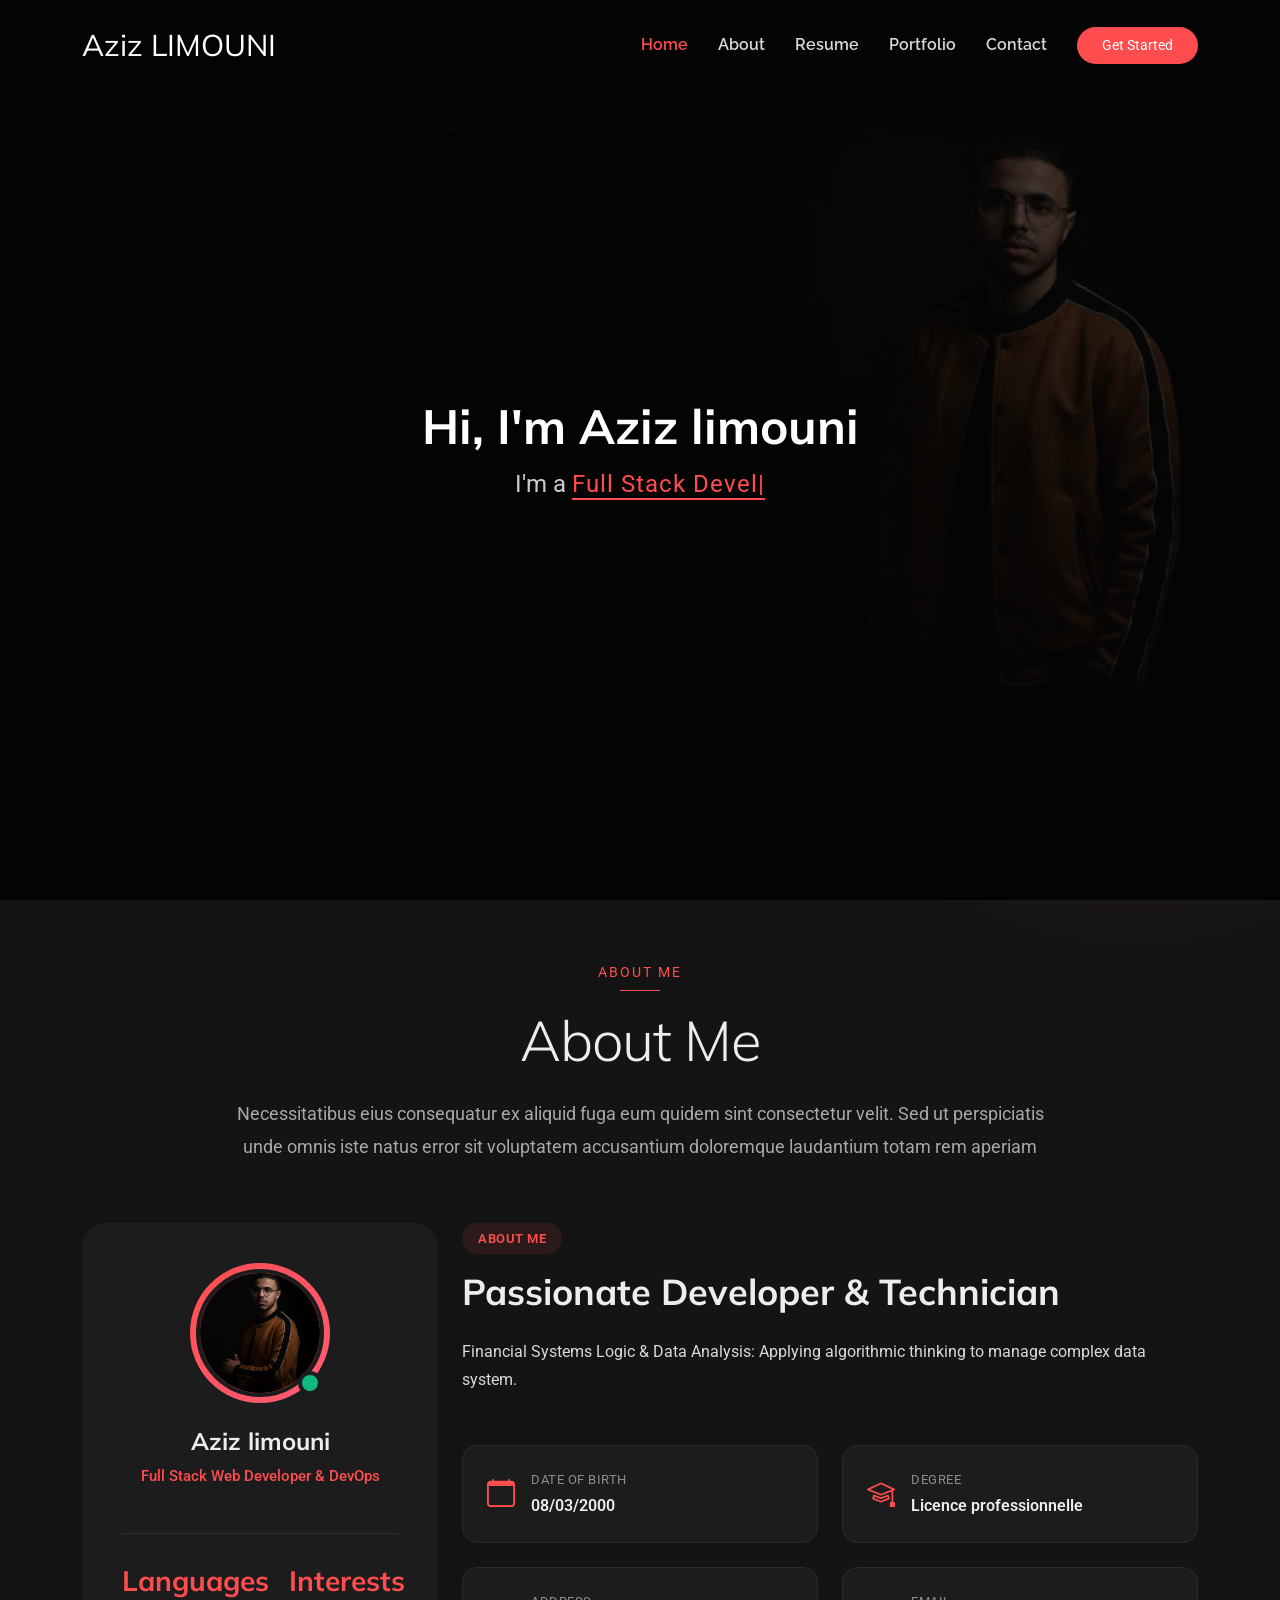
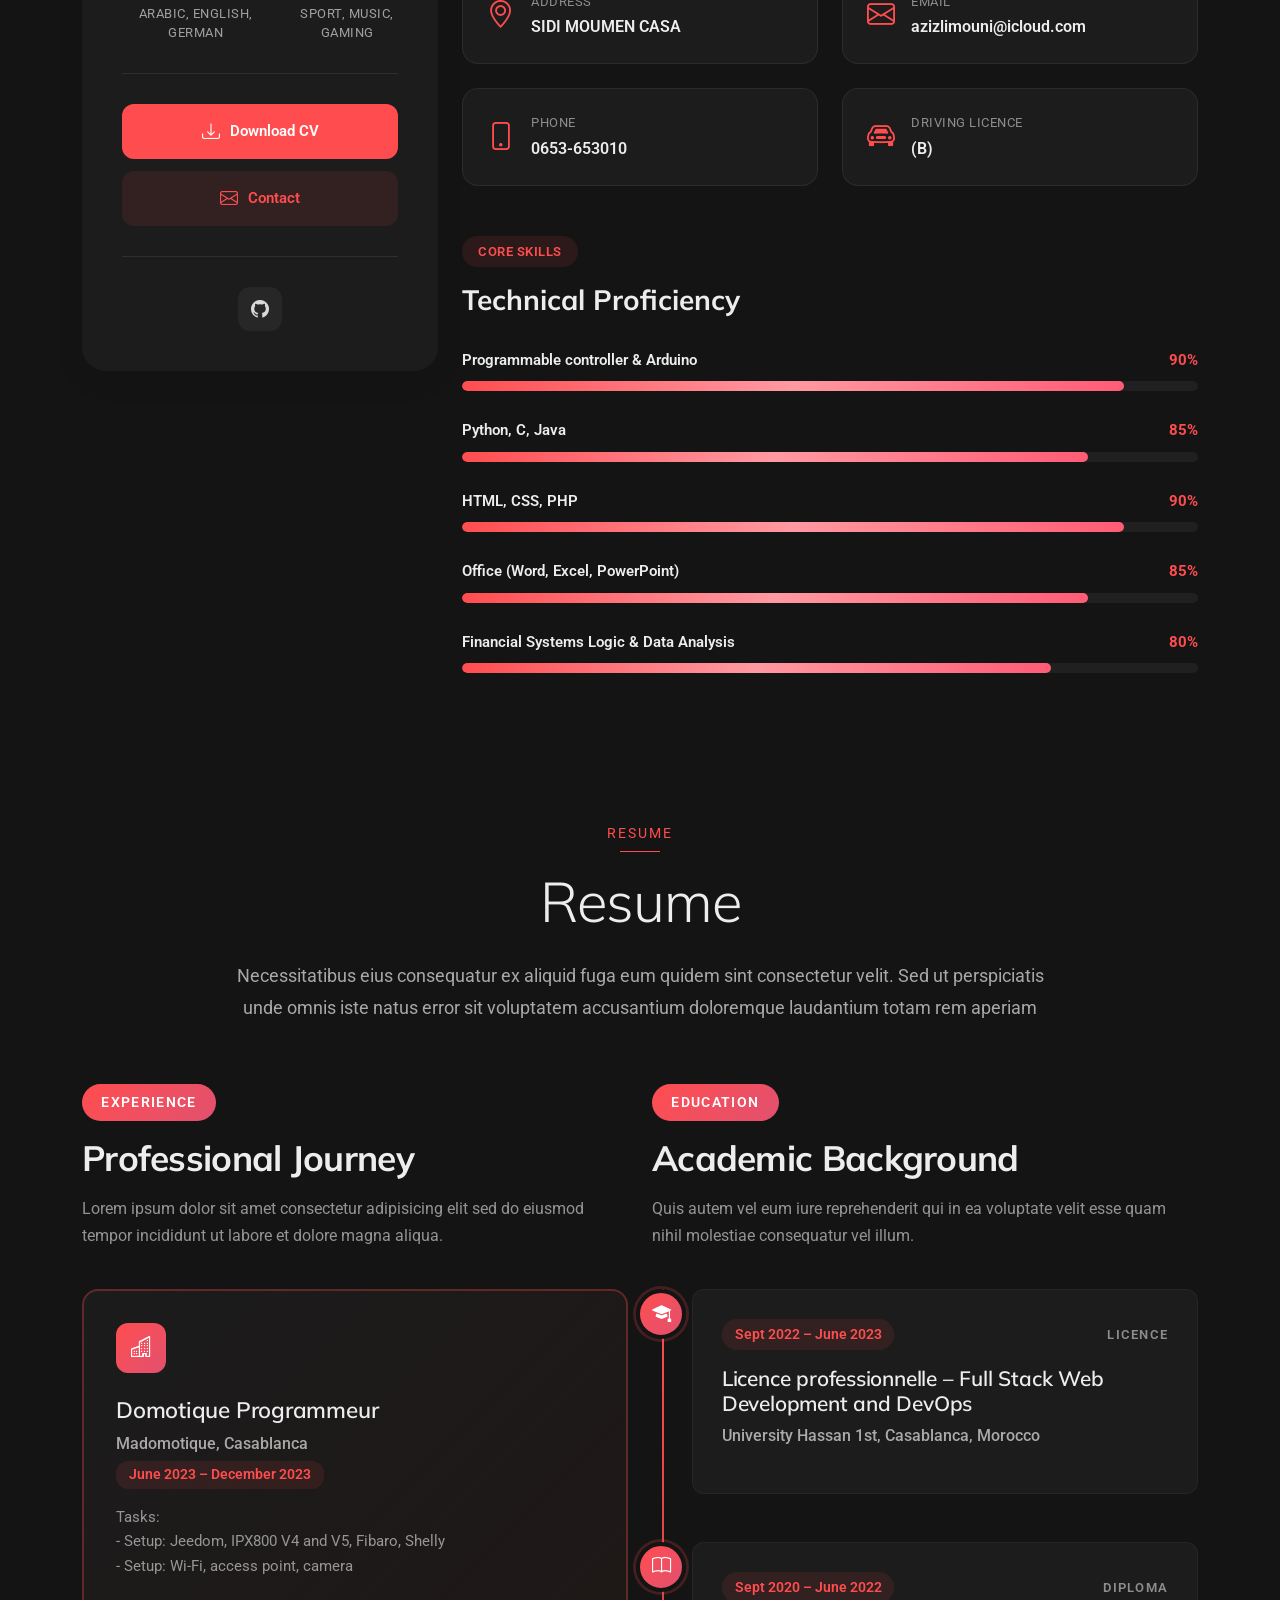
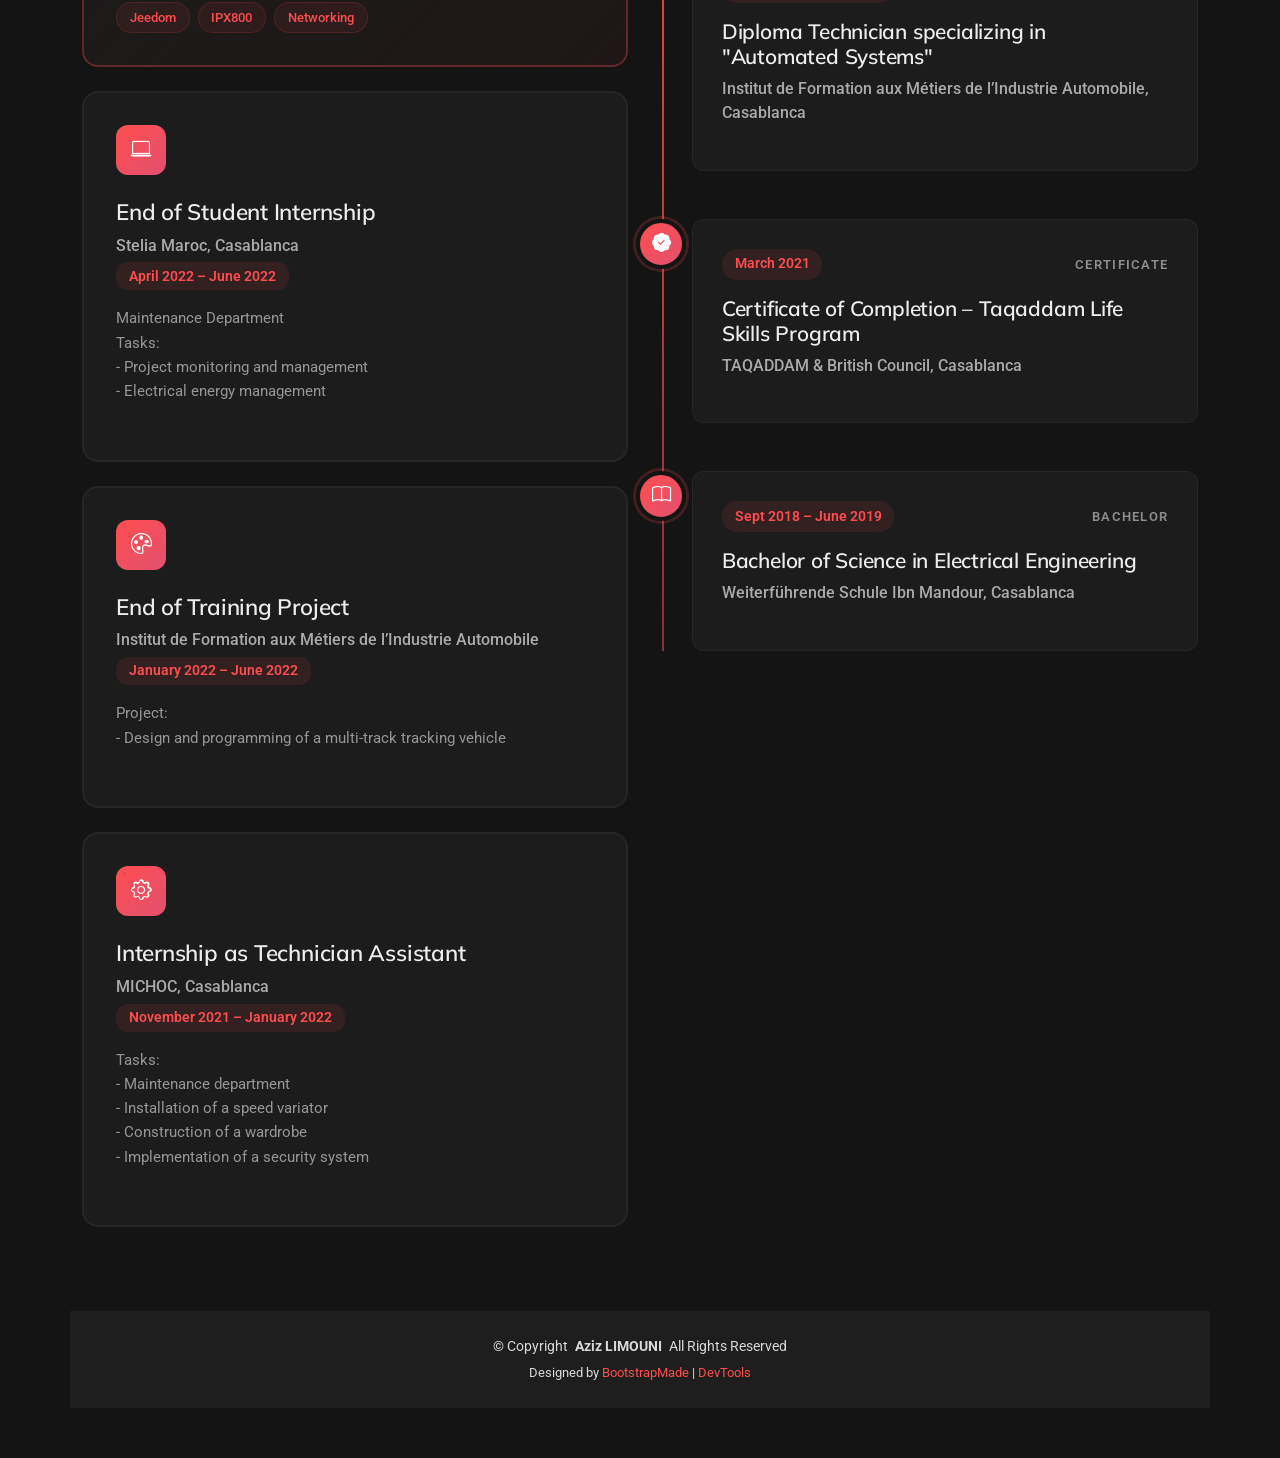
==== index.html @ 5e5dea32 "edit10" ====
<!DOCTYPE html>
<html lang="en">

<head>
  <meta charset="utf-8">
  <meta content="width=device-width, initial-scale=1.0" name="viewport">
  <title>Aziz LIMOUNI - Portfolio</title>
  <meta name="description" content="">
  <meta name="keywords" content="">

  <!-- Favicons -->
  <link href="assets/img/favicon.png" rel="icon">
  <link href="assets/img/apple-touch-icon.png" rel="apple-touch-icon">

  <!-- Fonts -->
  <link href="https://fonts.googleapis.com" rel="preconnect">
  <link href="https://fonts.gstatic.com" rel="preconnect" crossorigin>
  <link href="https://fonts.googleapis.com/css2?family=Roboto:ital,wght@0,100;0,300;0,400;0,500;0,700;0,900;1,100;1,300;1,400;1,500;1,700;1,900&family=Raleway:ital,wght@0,100;0,200;0,300;0,400;0,500;0,600;0,700;0,800;0,900;1,100;1,200;1,300;1,400;1,500;1,600;1,700;1,800;1,900&family=Mulish:ital,wght@0,200;0,300;0,400;0,500;0,600;0,700;0,800;0,900;1,200;1,300;1,400;1,500;1,600;1,700;1,800;1,900&display=swap" rel="stylesheet">

  <!-- Vendor CSS Files -->
  <link href="assets/vendor/bootstrap/css/bootstrap.min.css" rel="stylesheet">
  <link href="assets/vendor/bootstrap-icons/bootstrap-icons.css" rel="stylesheet">
  <link href="assets/vendor/aos/aos.css" rel="stylesheet">
  <link href="assets/vendor/glightbox/css/glightbox.min.css" rel="stylesheet">
  <link href="assets/vendor/swiper/swiper-bundle.min.css" rel="stylesheet">

  <!-- Main CSS File -->
  <link href="assets/css/main.css" rel="stylesheet">

  <!-- =======================================================
  * Template Name: Craftivo
  * Template URL: https://bootstrapmade.com/craftivo-bootstrap-portfolio-template/
  * Updated: Oct 04 2025 with Bootstrap v5.3.8
  * Author: BootstrapMade.com
  * License: https://bootstrapmade.com/license/
  ======================================================== -->
</head>

<body class="index-page">

  <header id="header" class="header d-flex align-items-center fixed-top">
    <div class="container-fluid container-xl position-relative d-flex align-items-center">

      <a href="index.html" class="logo d-flex align-items-center me-auto">
        <!-- Uncomment the line below if you also wish to use an image logo -->
        <!-- <img src="assets/img/logo.webp" alt=""> -->
        <h1 class="sitename">Aziz LIMOUNI</h1>
      </a>

      <nav id="navmenu" class="navmenu">
        <ul>
          <li><a href="#hero" class="active">Home</a></li>
          <li><a href="#about">About</a></li>
          <li><a href="#resume">Resume</a></li>
          <li><a href="#portfolio">Portfolio</a></li>
          
          <li><a href="#contact">Contact</a></li>
        </ul>
        <i class="mobile-nav-toggle d-xl-none bi bi-list"></i>
      </nav>

      <a class="btn-getstarted" href="#about">Get Started</a>

    </div>
  </header>

  <main class="main">

    <!-- Hero Section -->
    <section id="hero" class="hero section dark-background">

      <img src="assets/img/profile/profile-bg-5.webp" alt="" data-aos="fade-in">

      <div class="container" data-aos="fade-up" data-aos-delay="100">
        <div class="row justify-content-center">
          <div class="col-lg-8 text-center">
            <h2>Hi, I'm Aziz limouni</h2>
            <p>I'm a <span class="typed" data-typed-items="Full Stack Developer, DevOps, Domotique Programmeur, Automated Systems Technician"></span><span class="typed-cursor" aria-hidden="true"></span></p>
            
          </div>
        </div>
      </div>

    </section><!-- /Hero Section -->

    <!-- About Section -->
    <section id="about" class="about section">

      <!-- Section Title -->
      <div class="container section-title" data-aos="fade-up">
        <span class="subtitle">About Me</span>
        <h2>About Me</h2>
        <p>Necessitatibus eius consequatur ex aliquid fuga eum quidem sint consectetur velit. Sed ut perspiciatis unde omnis iste natus error sit voluptatem accusantium doloremque laudantium totam rem aperiam</p>
      </div><!-- End Section Title -->

      <div class="container" data-aos="fade-up" data-aos-delay="100">

        <div class="row gy-5">
          <div class="col-lg-4" data-aos="zoom-in" data-aos-delay="150">
            <div class="profile-card">
              <div class="profile-header">
                <div class="profile-avatar">
                  <img src="assets/img/profile/profile-square-3.webp" class="img-fluid" alt="">
                  <div class="status-indicator"></div>
                </div>
                <h3>Aziz limouni</h3>
                <span class="role">Full Stack Web Developer & DevOps</span>
              </div>

              <div class="profile-stats">
                <div class="stat-item">
                  <h4>Languages</h4>
                  <p>Arabic, English, German</p>
                </div>
                <div class="stat-item">
                  <h4>Interests</h4>
                  <p>Sport, Music, Gaming</p>
                </div>
                
              </div>

              <div class="profile-actions">
                <a href="#" class="btn-primary"><i class="bi bi-download"></i> Download CV</a>
                <a href="#" class="btn-secondary"><i class="bi bi-envelope"></i> Contact</a>
              </div>

              <div class="social-connect">
                
                <a href="#"><i class="bi bi-github"></i></a>
                
                
              </div>
            </div>
          </div>

          <div class="col-lg-8" data-aos="fade-left" data-aos-delay="200">
            <div class="content-wrapper">
              <div class="bio-section">
                <div class="section-tag">About Me</div>
                <h2>Passionate Developer & Technician</h2>
                <p>Financial Systems Logic & Data Analysis: Applying algorithmic thinking to manage complex data system.</p>
              </div>

              <div class="details-grid">
                <div class="detail-item" data-aos="fade-up" data-aos-delay="250">
                  <i class="bi bi-calendar"></i>
                  <div class="detail-content">
                    <span>Date of birth</span>
                    <strong>08/03/2000</strong>
                  </div>
                </div>

                <div class="detail-item" data-aos="fade-up" data-aos-delay="300">
                  <i class="bi bi-mortarboard"></i>
                  <div class="detail-content">
                    <span>Degree</span>
                    <strong>Licence professionnelle</strong>
                  </div>
                </div>

                <div class="detail-item" data-aos="fade-up" data-aos-delay="350">
                  <i class="bi bi-geo-alt"></i>
                  <div class="detail-content">
                    <span>Address</span>
                    <strong>SIDI MOUMEN CASA</strong>
                  </div>
                </div>

                <div class="detail-item" data-aos="fade-up" data-aos-delay="100">
                  <i class="bi bi-envelope"></i>
                  <div class="detail-content">
                    <span>Email</span>
                    <strong>azizlimouni@icloud.com</strong>
                  </div>
                </div>

                <div class="detail-item" data-aos="fade-up" data-aos-delay="150">
                  <i class="bi bi-phone"></i>
                  <div class="detail-content">
                    <span>Phone</span>
                    <strong>0653-653010</strong>
                  </div>
                </div>

                <div class="detail-item" data-aos="fade-up" data-aos-delay="200">
                  <i class="bi bi-car-front"></i>
                  <div class="detail-content">
                    <span>Driving licence</span>
                    <strong>(B)</strong>
                  </div>
                </div>
              </div>

              <div class="skills-showcase" data-aos="fade-up" data-aos-delay="250">
                <div class="section-tag">Core Skills</div>
                <h3>Technical Proficiency</h3>

                <div class="skills-list skills-animation">
                  <div class="skill-item">
                    <div class="skill-info">
                      <span class="skill-name">Programmable controller & Arduino</span>
                      <span class="skill-percent">90%</span>
                    </div>
                    <div class="progress">
                      <div class="progress-bar" role="progressbar" aria-valuenow="90" aria-valuemin="0" aria-valuemax="100"></div>
                    </div>
                  </div>

                  <div class="skill-item">
                    <div class="skill-info">
                      <span class="skill-name">Python, C, Java</span>
                      <span class="skill-percent">85%</span>
                    </div>
                    <div class="progress">
                      <div class="progress-bar" role="progressbar" aria-valuenow="85" aria-valuemin="0" aria-valuemax="100"></div>
                    </div>
                  </div>

                  <div class="skill-item">
                    <div class="skill-info">
                      <span class="skill-name">HTML, CSS, PHP</span>
                      <span class="skill-percent">90%</span>
                    </div>
                    <div class="progress">
                      <div class="progress-bar" role="progressbar" aria-valuenow="90" aria-valuemin="0" aria-valuemax="100"></div>
                    </div>
                  </div>

                  <div class="skill-item">
                    <div class="skill-info">
                      <span class="skill-name">Office (Word, Excel, PowerPoint)</span>
                      <span class="skill-percent">85%</span>
                    </div>
                    <div class="progress">
                      <div class="progress-bar" role="progressbar" aria-valuenow="85" aria-valuemin="0" aria-valuemax="100"></div>
                    </div>
                  </div>

                  <div class="skill-item">
                    <div class="skill-info">
                      <span class="skill-name">Financial Systems Logic & Data Analysis</span>
                      <span class="skill-percent">80%</span>
                    </div>
                    <div class="progress">
                      <div class="progress-bar" role="progressbar" aria-valuenow="80" aria-valuemin="0" aria-valuemax="100"></div>
                    </div>
                  </div>
                </div>
              </div>
            </div>
          </div>
        </div>

      </div>

    </section><!-- /About Section -->

    <!-- Resume Section -->
    <section id="resume" class="resume section">

      <!-- Section Title -->
      <div class="container section-title" data-aos="fade-up">
        <span class="subtitle">Resume</span>
        <h2>Resume</h2>
        <p>Necessitatibus eius consequatur ex aliquid fuga eum quidem sint consectetur velit. Sed ut perspiciatis unde omnis iste natus error sit voluptatem accusantium doloremque laudantium totam rem aperiam</p>
      </div><!-- End Section Title -->

      <div class="container" data-aos="fade-up" data-aos-delay="100">

        <div class="row gy-5">
          <div class="col-lg-6">
            <div class="experience-section">
              <div class="section-header" data-aos="fade-right" data-aos-delay="200">
                <div class="header-content">
                  <span class="section-badge">Experience</span>
                  <h2>Professional Journey</h2>
                  <p>Lorem ipsum dolor sit amet consectetur adipisicing elit sed do eiusmod tempor incididunt ut labore et dolore magna aliqua.</p>
                </div>
              </div>

              <div class="experience-cards">
                <div class="exp-card featured" data-aos="zoom-in" data-aos-delay="300">
                  <div class="card-header">
                    <div class="company-logo">
                      <i class="bi bi-buildings"></i>
                    </div>
                  </div>
                  <div class="card-body">
                    <h3>Domotique Programmeur</h3>
                    <p class="company-name">Madomotique, Casablanca</p>
                    <span class="duration">June 2023 – December 2023</span>
                    <p class="description">
                      Tasks:<br>
                      - Setup: Jeedom, IPX800 V4 and V5, Fibaro, Shelly<br>
                      - Setup: Wi-Fi, access point, camera
                    </p>
                    <div class="skills-tags">
                      <span class="skill-tag">Jeedom</span>
                      <span class="skill-tag">IPX800</span>
                      <span class="skill-tag">Networking</span>
                    </div>
                  </div>
                </div>

                <div class="exp-card" data-aos="zoom-in" data-aos-delay="350">
                  <div class="card-header">
                    <div class="company-logo">
                      <i class="bi bi-laptop"></i>
                    </div>
                  </div>
                  <div class="card-body">
                    <h3>End of Student Internship</h3>
                    <p class="company-name">Stelia Maroc, Casablanca</p>
                    <span class="duration">April 2022 – June 2022</span>
                    <p class="description">
                      Maintenance Department<br>
                      Tasks:<br>
                      - Project monitoring and management<br>
                      - Electrical energy management
                    </p>
                  </div>
                </div>

                <div class="exp-card" data-aos="zoom-in" data-aos-delay="400">
                  <div class="card-header">
                    <div class="company-logo">
                      <i class="bi bi-palette"></i>
                    </div>
                  </div>
                  <div class="card-body">
                    <h3>End of Training Project</h3>
                    <p class="company-name">Institut de Formation aux Métiers de l’Industrie Automobile</p>
                    <span class="duration">January 2022 – June 2022</span>
                    <p class="description">
                      Project:<br>
                      - Design and programming of a multi-track tracking vehicle
                    </p>
                  </div>
                </div>

                <div class="exp-card" data-aos="zoom-in" data-aos-delay="450">
                  <div class="card-header">
                    <div class="company-logo">
                      <i class="bi bi-gear"></i>
                    </div>
                  </div>
                  <div class="card-body">
                    <h3>Internship as Technician Assistant</h3>
                    <p class="company-name">MICHOC, Casablanca</p>
                    <span class="duration">November 2021 – January 2022</span>
                    <p class="description">
                      Tasks:<br>
                      - Maintenance department<br>
                      - Installation of a speed variator<br>
                      - Construction of a wardrobe<br>
                      - Implementation of a security system
                    </p>
                  </div>
                </div>
              </div>
            </div>
          </div>

          <div class="col-lg-6">
            <div class="education-section">
              <div class="section-header" data-aos="fade-left" data-aos-delay="200">
                <div class="header-content">
                  <span class="section-badge">Education</span>
                  <h2>Academic Background</h2>
                  <p>Quis autem vel eum iure reprehenderit qui in ea voluptate velit esse quam nihil molestiae consequatur vel illum.</p>
                </div>
              </div>

              <div class="education-timeline" data-aos="fade-left" data-aos-delay="300">
                <div class="timeline-track">
                  <div class="timeline-item">
                    <div class="timeline-marker">
                      <i class="bi bi-mortarboard-fill"></i>
                    </div>
                    <div class="timeline-content">
                      <div class="education-meta">
                        <span class="year-range">Sept 2022 – June 2023</span>
                        <span class="degree-level">Licence</span>
                      </div>
                      <h4>Licence professionnelle – Full Stack Web Development and DevOps</h4>
                      <p class="institution">University Hassan 1st, Casablanca, Morocco</p>
                    </div>
                  </div>

                  <div class="timeline-item">
                    <div class="timeline-marker">
                      <i class="bi bi-book"></i>
                    </div>
                    <div class="timeline-content">
                      <div class="education-meta">
                        <span class="year-range">Sept 2020 – June 2022</span>
                        <span class="degree-level">Diploma</span>
                      </div>
                      <h4>Diploma Technician specializing in "Automated Systems"</h4>
                      <p class="institution">Institut de Formation aux Métiers de l’Industrie Automobile, Casablanca</p>
                    </div>
                  </div>

                  <div class="timeline-item">
                    <div class="timeline-marker">
                      <i class="bi bi-patch-check-fill"></i>
                    </div>
                    <div class="timeline-content">
                      <div class="education-meta">
                        <span class="year-range">March 2021</span>
                        <span class="degree-level">Certificate</span>
                      </div>
                      <h4>Certificate of Completion – Taqaddam Life Skills Program</h4>
                      <p class="institution">TAQADDAM & British Council, Casablanca</p>
                    </div>
                  </div>

                  <div class="timeline-item">
                    <div class="timeline-marker">
                      <i class="bi bi-book"></i>
                    </div>
                    <div class="timeline-content">
                      <div class="education-meta">
                        <span class="year-range">Sept 2018 – June 2019</span>
                        <span class="degree-level">Bachelor</span>
                      </div>
                      <h4>Bachelor of Science in Electrical Engineering</h4>
                      <p class="institution">Weiterführende Schule Ibn Mandour, Casablanca</p>
                    </div>
                  </div>
                </div>
              </div>
            </div>
          </div>
        </div>

      </div>

    </section><!-- /Resume Section -->

    

    

    <!-- Contact Section -->
   <!-- /Contact Section -->

  </main>

  <footer id="footer" class="footer">

    
    <div class="container copyright text-center mt-4">
      <p>© <span>Copyright</span> <strong class="px-1 sitename">Aziz LIMOUNI</strong> <span>All Rights Reserved</span></p>
      <div class="credits">
        <!-- All the links in the footer should remain intact. -->
        <!-- You can delete the links only if you've purchased the pro version. -->
        <!-- Licensing information: https://bootstrapmade.com/license/ -->
        <!-- Purchase the pro version with working PHP/AJAX contact form: [buy-url] -->
        Designed by <a href="https://bootstrapmade.com/">BootstrapMade</a> | <a href="https://bootstrapmade.com/tools/">DevTools</a>
      </div>
    </div>

  </footer>

  <!-- Scroll Top -->
  <a href="#" id="scroll-top" class="scroll-top d-flex align-items-center justify-content-center"><i class="bi bi-arrow-up-short"></i></a>

  <!-- Preloader -->
  <div id="preloader"></div>

  <!-- Vendor JS Files -->
  <script src="assets/vendor/bootstrap/js/bootstrap.bundle.min.js"></script>
  <script src="assets/vendor/php-email-form/validate.js"></script>
  <script src="assets/vendor/aos/aos.js"></script>
  <script src="assets/vendor/typed.js/typed.umd.js"></script>
  <script src="assets/vendor/waypoints/noframework.waypoints.js"></script>
  <script src="assets/vendor/glightbox/js/glightbox.min.js"></script>
  <script src="assets/vendor/imagesloaded/imagesloaded.pkgd.min.js"></script>
  <script src="assets/vendor/isotope-layout/isotope.pkgd.min.js"></script>
  <script src="assets/vendor/swiper/swiper-bundle.min.js"></script>

  <!-- Main JS File -->
  <script src="assets/js/main.js"></script>

</body>

</html>
---- assets/css/main.css ----
/**
* Template Name: Craftivo
* Template URL: https://bootstrapmade.com/craftivo-bootstrap-portfolio-template/
* Updated: Oct 04 2025 with Bootstrap v5.3.8
* Author: BootstrapMade.com
* License: https://bootstrapmade.com/license/
*/

@charset "UTF-8";

/*--------------------------------------------------------------
# Font & Color Variables
# Help: https://bootstrapmade.com/color-system/
--------------------------------------------------------------*/
/* Fonts */
:root {
  --default-font: "Roboto",  system-ui, -apple-system, "Segoe UI", Roboto, "Helvetica Neue", Arial, "Noto Sans", "Liberation Sans", sans-serif, "Apple Color Emoji", "Segoe UI Emoji", "Segoe UI Symbol", "Noto Color Emoji";
  --heading-font: "Mulish",  sans-serif;
  --nav-font: "Raleway",  sans-serif;
}

/* Global Colors - The following color variables are used throughout the website. Updating them here will change the color scheme of the entire website */
:root { 
  --background-color: #141414; /* Background color for the entire website, including individual sections */
  --default-color: #d9d9d9; /* Default color used for the majority of the text content across the entire website */
  --heading-color: #ededed; /* Color for headings, subheadings and title throughout the website */
  --accent-color: #ff4d4f; /* Accent color that represents your brand on the website. It's used for buttons, links, and other elements that need to stand out */
  --surface-color: #1c1c1c; /* The surface color is used as a background of boxed elements within sections, such as cards, icon boxes, or other elements that require a visual separation from the global background. */
  --contrast-color: #ffffff; /* Contrast color for text, ensuring readability against backgrounds of accent, heading, or default colors. */
}

/* Nav Menu Colors - The following color variables are used specifically for the navigation menu. They are separate from the global colors to allow for more customization options */
:root {
  --nav-color: #d9d9d9;  /* The default color of the main navmenu links */
  --nav-hover-color: #ff4d4f; /* Applied to main navmenu links when they are hovered over or active */
  --nav-mobile-background-color: #2e2e2e; /* Used as the background color for mobile navigation menu */
  --nav-dropdown-background-color: #2e2e2e; /* Used as the background color for dropdown items that appear when hovering over primary navigation items */
  --nav-dropdown-color: #d9d9d9; /* Used for navigation links of the dropdown items in the navigation menu. */
  --nav-dropdown-hover-color: #ff4d4f; /* Similar to --nav-hover-color, this color is applied to dropdown navigation links when they are hovered over. */
}

/* Color Presets - These classes override global colors when applied to any section or element, providing reuse of the sam color scheme. */

.light-background {
  --background-color: rgba(41, 41, 41, 0.8);
  --surface-color: #484848;
}

.dark-background {
  --background-color: #060606;
  --default-color: #ffffff;
  --heading-color: #ffffff;
  --surface-color: #252525;
  --contrast-color: #ffffff;
}

/* Smooth scroll */
:root {
  scroll-behavior: smooth;
}

/*--------------------------------------------------------------
# General Styling & Shared Classes
--------------------------------------------------------------*/
body {
  color: var(--default-color);
  background-color: var(--background-color);
  font-family: var(--default-font);
}

a {
  color: var(--accent-color);
  text-decoration: none;
  transition: 0.3s;
}

a:hover {
  color: color-mix(in srgb, var(--accent-color), transparent 25%);
  text-decoration: none;
}

h1,
h2,
h3,
h4,
h5,
h6 {
  color: var(--heading-color);
  font-family: var(--heading-font);
}

/* PHP Email Form Messages
------------------------------*/
.php-email-form .error-message {
  display: none;
  background: #df1529;
  color: #ffffff;
  text-align: left;
  padding: 15px;
  margin-bottom: 24px;
  font-weight: 600;
}

.php-email-form .sent-message {
  display: none;
  color: #ffffff;
  background: #059652;
  text-align: center;
  padding: 15px;
  margin-bottom: 24px;
  font-weight: 600;
}

.php-email-form .loading {
  display: none;
  background: var(--surface-color);
  text-align: center;
  padding: 15px;
  margin-bottom: 24px;
}

.php-email-form .loading:before {
  content: "";
  display: inline-block;
  border-radius: 50%;
  width: 24px;
  height: 24px;
  margin: 0 10px -6px 0;
  border: 3px solid var(--accent-color);
  border-top-color: var(--surface-color);
  animation: php-email-form-loading 1s linear infinite;
}

@keyframes php-email-form-loading {
  0% {
    transform: rotate(0deg);
  }

  100% {
    transform: rotate(360deg);
  }
}

/*--------------------------------------------------------------
# Global Header
--------------------------------------------------------------*/
.header {
  --heading-color: #ffffff;
  color: var(--default-color);
  background-color: var(--background-color);
  padding: 15px 0;
  transition: all 0.5s;
  z-index: 997;
}

.header .logo {
  line-height: 1;
}

.header .logo img {
  max-height: 36px;
  margin-right: 8px;
}

.header .logo h1 {
  font-size: 30px;
  margin: 0;
  font-weight: 400;
  color: var(--heading-color);
}

.header .btn-getstarted,
.header .btn-getstarted:focus {
  color: var(--contrast-color);
  background: var(--accent-color);
  font-size: 14px;
  padding: 8px 25px;
  margin: 0 0 0 30px;
  border-radius: 50px;
  transition: 0.3s;
}

.header .btn-getstarted:hover,
.header .btn-getstarted:focus:hover {
  color: var(--contrast-color);
  background: color-mix(in srgb, var(--accent-color), transparent 15%);
}

@media (max-width: 1200px) {
  .header .logo {
    order: 1;
  }

  .header .btn-getstarted {
    order: 2;
    margin: 0 15px 0 0;
    padding: 6px 15px;
  }

  .header .navmenu {
    order: 3;
  }
}

.scrolled .header {
  box-shadow: 0px 0 18px rgba(0, 0, 0, 0.1);
}

/* Global Header on Scroll
------------------------------*/
.scrolled .header {
  --background-color: rgba(20, 20, 20, 0.8);
}

/* Index Page Header
------------------------------*/
.index-page .header {
  --background-color: rgba(255, 255, 255, 0);
}

/* Index Page Header on Scroll
------------------------------*/
.index-page.scrolled .header {
  --background-color: rgba(20, 20, 20, 0.8);
}

/*--------------------------------------------------------------
# Navigation Menu
--------------------------------------------------------------*/
/* Navmenu - Desktop */
@media (min-width: 1200px) {
  .navmenu {
    padding: 0;
  }

  .navmenu ul {
    margin: 0;
    padding: 0;
    display: flex;
    list-style: none;
    align-items: center;
  }

  .navmenu li {
    position: relative;
  }

  .navmenu a,
  .navmenu a:focus {
    color: var(--nav-color);
    padding: 18px 15px;
    font-size: 16px;
    font-family: var(--nav-font);
    font-weight: 600;
    display: flex;
    align-items: center;
    justify-content: space-between;
    white-space: nowrap;
    transition: 0.3s;
  }

  .navmenu a i,
  .navmenu a:focus i {
    font-size: 12px;
    line-height: 0;
    margin-left: 5px;
    transition: 0.3s;
  }

  .navmenu li:last-child a {
    padding-right: 0;
  }

  .navmenu li:hover>a,
  .navmenu .active,
  .navmenu .active:focus {
    color: var(--nav-hover-color);
  }

  .navmenu .dropdown ul {
    margin: 0;
    padding: 10px 0;
    background: var(--nav-dropdown-background-color);
    display: block;
    position: absolute;
    visibility: hidden;
    left: 14px;
    top: 130%;
    opacity: 0;
    transition: 0.3s;
    border-radius: 4px;
    z-index: 99;
    box-shadow: 0px 0px 30px rgba(0, 0, 0, 0.1);
  }

  .navmenu .dropdown ul li {
    min-width: 200px;
  }

  .navmenu .dropdown ul a {
    padding: 10px 20px;
    font-size: 15px;
    text-transform: none;
    color: var(--nav-dropdown-color);
  }

  .navmenu .dropdown ul a i {
    font-size: 12px;
  }

  .navmenu .dropdown ul a:hover,
  .navmenu .dropdown ul .active:hover,
  .navmenu .dropdown ul li:hover>a {
    color: var(--nav-dropdown-hover-color);
  }

  .navmenu .dropdown:hover>ul {
    opacity: 1;
    top: 100%;
    visibility: visible;
  }

  .navmenu .dropdown .dropdown ul {
    top: 0;
    left: -90%;
    visibility: hidden;
  }

  .navmenu .dropdown .dropdown:hover>ul {
    opacity: 1;
    top: 0;
    left: -100%;
    visibility: visible;
  }
}

/* Navmenu - Mobile */
@media (max-width: 1199px) {
  .mobile-nav-toggle {
    color: var(--nav-color);
    font-size: 28px;
    line-height: 0;
    margin-right: 10px;
    cursor: pointer;
    transition: color 0.3s;
  }

  .navmenu {
    padding: 0;
    z-index: 9997;
  }

  .navmenu ul {
    display: none;
    list-style: none;
    position: absolute;
    inset: 60px 20px 20px 20px;
    padding: 10px 0;
    margin: 0;
    border-radius: 6px;
    background-color: var(--nav-mobile-background-color);
    overflow-y: auto;
    transition: 0.3s;
    z-index: 9998;
    box-shadow: 0px 0px 30px rgba(0, 0, 0, 0.1);
  }

  .navmenu a,
  .navmenu a:focus {
    color: var(--nav-dropdown-color);
    padding: 10px 20px;
    font-family: var(--nav-font);
    font-size: 17px;
    font-weight: 500;
    display: flex;
    align-items: center;
    justify-content: space-between;
    white-space: nowrap;
    transition: 0.3s;
  }

  .navmenu a i,
  .navmenu a:focus i {
    font-size: 12px;
    line-height: 0;
    margin-left: 5px;
    width: 30px;
    height: 30px;
    display: flex;
    align-items: center;
    justify-content: center;
    border-radius: 50%;
    transition: 0.3s;
    background-color: color-mix(in srgb, var(--accent-color), transparent 90%);
  }

  .navmenu a i:hover,
  .navmenu a:focus i:hover {
    background-color: var(--accent-color);
    color: var(--contrast-color);
  }

  .navmenu a:hover,
  .navmenu .active,
  .navmenu .active:focus {
    color: var(--nav-dropdown-hover-color);
  }

  .navmenu .active i,
  .navmenu .active:focus i {
    background-color: var(--accent-color);
    color: var(--contrast-color);
    transform: rotate(180deg);
  }

  .navmenu .dropdown ul {
    position: static;
    display: none;
    z-index: 99;
    padding: 10px 0;
    margin: 10px 20px;
    background-color: var(--nav-dropdown-background-color);
    border: 1px solid color-mix(in srgb, var(--default-color), transparent 90%);
    box-shadow: none;
    transition: all 0.5s ease-in-out;
  }

  .navmenu .dropdown ul ul {
    background-color: rgba(33, 37, 41, 0.1);
  }

  .navmenu .dropdown>.dropdown-active {
    display: block;
    background-color: rgba(33, 37, 41, 0.03);
  }

  .mobile-nav-active {
    overflow: hidden;
  }

  .mobile-nav-active .mobile-nav-toggle {
    color: #fff;
    position: absolute;
    font-size: 32px;
    top: 15px;
    right: 15px;
    margin-right: 0;
    z-index: 9999;
  }

  .mobile-nav-active .navmenu {
    position: fixed;
    overflow: hidden;
    inset: 0;
    background: rgba(33, 37, 41, 0.8);
    transition: 0.3s;
  }

  .mobile-nav-active .navmenu>ul {
    display: block;
  }
}

/*--------------------------------------------------------------
# Global Footer
--------------------------------------------------------------*/
.footer {
  color: var(--default-color);
  background-color: var(--background-color);
  font-size: 14px;
  padding-bottom: 50px;
  position: relative;
}

.footer .footer-top {
  padding-top: 50px;
  border-top: 1px solid color-mix(in srgb, var(--default-color), transparent 90%);
}

.footer .footer-about .logo {
  line-height: 1;
  margin-bottom: 25px;
}

.footer .footer-about .logo img {
  max-height: 40px;
  margin-right: 6px;
}

.footer .footer-about .logo span {
  color: var(--heading-color);
  font-size: 30px;
  font-weight: 700;
  letter-spacing: 1px;
  font-family: var(--heading-font);
}

.footer .footer-about p {
  font-size: 14px;
  font-family: var(--heading-font);
}

.footer .social-links a {
  display: flex;
  align-items: center;
  justify-content: center;
  width: 40px;
  height: 40px;
  border-radius: 50%;
  border: 1px solid color-mix(in srgb, var(--default-color), transparent 50%);
  font-size: 16px;
  color: color-mix(in srgb, var(--default-color), transparent 50%);
  margin-right: 10px;
  transition: 0.3s;
}

.footer .social-links a:hover {
  color: var(--accent-color);
  border-color: var(--accent-color);
}

.footer h4 {
  font-size: 16px;
  font-weight: bold;
  position: relative;
  padding-bottom: 12px;
}

.footer .footer-links {
  margin-bottom: 30px;
}

.footer .footer-links ul {
  list-style: none;
  padding: 0;
  margin: 0;
}

.footer .footer-links ul i {
  padding-right: 2px;
  font-size: 12px;
  line-height: 0;
}

.footer .footer-links ul li {
  padding: 10px 0;
  display: flex;
  align-items: center;
}

.footer .footer-links ul li:first-child {
  padding-top: 0;
}

.footer .footer-links ul a {
  color: color-mix(in srgb, var(--default-color), transparent 20%);
  display: inline-block;
  line-height: 1;
}

.footer .footer-links ul a:hover {
  color: var(--accent-color);
}

.footer .footer-contact p {
  margin-bottom: 5px;
}

.footer .copyright {
  padding-top: 25px;
  padding-bottom: 25px;
  background-color: color-mix(in srgb, var(--default-color), transparent 95%);
}

.footer .copyright p {
  margin-bottom: 0;
}

.footer .credits {
  margin-top: 6px;
  font-size: 13px;
}

/*--------------------------------------------------------------
# Preloader
--------------------------------------------------------------*/
#preloader {
  position: fixed;
  inset: 0;
  z-index: 999999;
  overflow: hidden;
  background: var(--background-color);
  transition: all 0.6s ease-out;
}

#preloader:before {
  content: "";
  position: fixed;
  top: calc(50% - 30px);
  left: calc(50% - 30px);
  border: 6px solid #ffffff;
  border-color: var(--accent-color) transparent var(--accent-color) transparent;
  border-radius: 50%;
  width: 60px;
  height: 60px;
  animation: animate-preloader 1.5s linear infinite;
}

@keyframes animate-preloader {
  0% {
    transform: rotate(0deg);
  }

  100% {
    transform: rotate(360deg);
  }
}

/*--------------------------------------------------------------
# Scroll Top Button
--------------------------------------------------------------*/
.scroll-top {
  position: fixed;
  visibility: hidden;
  opacity: 0;
  right: 15px;
  bottom: 15px;
  z-index: 99999;
  background-color: var(--accent-color);
  width: 40px;
  height: 40px;
  border-radius: 4px;
  transition: all 0.4s;
}

.scroll-top i {
  font-size: 24px;
  color: var(--contrast-color);
  line-height: 0;
}

.scroll-top:hover {
  background-color: color-mix(in srgb, var(--accent-color), transparent 20%);
  color: var(--contrast-color);
}

.scroll-top.active {
  visibility: visible;
  opacity: 1;
}

/*--------------------------------------------------------------
# Disable aos animation delay on mobile devices
--------------------------------------------------------------*/
@media screen and (max-width: 768px) {
  [data-aos-delay] {
    transition-delay: 0 !important;
  }
}

/*--------------------------------------------------------------
# Global Page Titles & Breadcrumbs
--------------------------------------------------------------*/
.page-title {
  color: var(--default-color);
  background-color: var(--background-color);
  padding: 20px 0;
  position: relative;
}

.page-title h1 {
  font-size: 28px;
  font-weight: 700;
  margin: 0;
}

.page-title .breadcrumbs ol {
  display: flex;
  flex-wrap: wrap;
  list-style: none;
  padding: 0 0 10px 0;
  margin: 0;
  font-size: 14px;
  font-weight: 400;
}

.page-title .breadcrumbs ol li+li {
  padding-left: 10px;
}

.page-title .breadcrumbs ol li+li::before {
  content: "/";
  display: inline-block;
  padding-right: 10px;
  color: color-mix(in srgb, var(--default-color), transparent 70%);
}

/*--------------------------------------------------------------
# Global Sections
--------------------------------------------------------------*/
section,
.section {
  color: var(--default-color);
  background-color: var(--background-color);
  padding: 60px 0;
  scroll-margin-top: 90px;
  overflow: clip;
}

@media (max-width: 1199px) {

  section,
  .section {
    scroll-margin-top: 66px;
  }
}

/*--------------------------------------------------------------
# Global Section Titles
--------------------------------------------------------------*/
.section-title {
  text-align: center;
  padding-bottom: 60px;
  position: relative;
}

.section-title h2 {
  font-size: 3.5rem;
  font-weight: 300;
  line-height: 1.2;
  color: var(--heading-color);
  margin-bottom: 1.5rem;
  letter-spacing: -1px;
}

@media (max-width: 768px) {
  .section-title h2 {
    font-size: 2.5rem;
  }
}

.section-title .subtitle {
  display: inline-block;
  font-size: 0.875rem;
  font-weight: 400;
  color: var(--accent-color);
  text-transform: uppercase;
  letter-spacing: 2px;
  margin-bottom: 1.5rem;
  position: relative;
}

.section-title .subtitle::after {
  content: "";
  position: absolute;
  bottom: -8px;
  left: 50%;
  transform: translateX(-50%);
  width: 40px;
  height: 1px;
  background: var(--accent-color);
}

.section-title p {
  font-size: 1.125rem;
  line-height: 1.8;
  color: color-mix(in srgb, var(--default-color), transparent 25%);
  max-width: 900px;
  margin: 0 auto;
  text-wrap: balance;
}

/*--------------------------------------------------------------
# Hero Section
--------------------------------------------------------------*/
.hero {
  padding-top: 80px;
  min-height: 100vh;
  position: relative;
  display: flex;
  align-items: center;
  justify-content: center;
  overflow: hidden;
  padding-bottom: 80px;
}

.hero img {
  position: absolute;
  inset: 0;
  display: block;
  width: 100%;
  height: 100%;
  object-fit: cover;
  z-index: 1;
}

.hero:before {
  content: "";
  background: color-mix(in srgb, var(--background-color), transparent 30%);
  position: absolute;
  inset: 0;
  z-index: 2;
  border-radius: 0;
}

.hero .container {
  position: relative;
  z-index: 3;
}

.hero h2 {
  margin: 0;
  font-size: 48px;
  font-weight: 700;
}

.hero p {
  margin: 10px 0 0 0;
  font-size: 24px;
  color: color-mix(in srgb, var(--default-color), transparent 20%);
}

.hero p span {
  color: var(--accent-color);
  letter-spacing: 1px;
  border-bottom: 2px solid var(--accent-color);
}

.hero .social-links {
  margin-top: 30px;
  display: flex;
  justify-content: center;
  gap: 15px;
}

.hero .social-links a {
  display: flex;
  align-items: center;
  justify-content: center;
  width: 50px;
  height: 50px;
  border-radius: 50%;
  background: color-mix(in srgb, var(--default-color), transparent 92%);
  color: var(--default-color);
  font-size: 20px;
  transition: 0.3s;
}

.hero .social-links a:hover {
  background: var(--accent-color);
  color: var(--contrast-color);
  transform: translateY(-3px);
}

@media (max-width: 768px) {
  .hero h2 {
    font-size: 32px;
  }

  .hero p {
    font-size: 20px;
  }
}

/*--------------------------------------------------------------
# About Section
--------------------------------------------------------------*/
.about {
  overflow: hidden;
  position: relative;
}

.about::before {
  content: "";
  position: absolute;
  top: -50%;
  right: -20%;
  width: 800px;
  height: 800px;
  background: radial-gradient(circle, color-mix(in srgb, var(--accent-color), transparent 85%) 0%, transparent 70%);
  border-radius: 50%;
  z-index: 0;
  pointer-events: none;
}

.about .container {
  position: relative;
  z-index: 1;
}

.about .profile-card {
  background: var(--surface-color);
  border-radius: 24px;
  padding: 40px;
  box-shadow: 0 8px 30px rgba(0, 0, 0, 0.08);
  position: sticky;
  top: 100px;
}

.about .profile-card .profile-header {
  text-align: center;
  padding-bottom: 30px;
  border-bottom: 1px solid color-mix(in srgb, var(--default-color), transparent 90%);
}

.about .profile-card .profile-header .profile-avatar {
  width: 140px;
  height: 140px;
  margin: 0 auto 24px;
  position: relative;
  border-radius: 50%;
  padding: 6px;
  background: linear-gradient(135deg, var(--accent-color), color-mix(in srgb, var(--accent-color), #ff6b9d 50%));
}

.about .profile-card .profile-header .profile-avatar img {
  width: 100%;
  height: 100%;
  object-fit: cover;
  border-radius: 50%;
  border: 4px solid var(--surface-color);
}

.about .profile-card .profile-header .profile-avatar .status-indicator {
  position: absolute;
  bottom: 8px;
  right: 8px;
  width: 24px;
  height: 24px;
  background: #10b981;
  border: 4px solid var(--surface-color);
  border-radius: 50%;
  animation: pulse 2s infinite;
}

.about .profile-card .profile-header h3 {
  font-size: 24px;
  font-weight: 700;
  margin-bottom: 8px;
  color: var(--heading-color);
}

.about .profile-card .profile-header .role {
  display: inline-block;
  font-size: 15px;
  color: var(--accent-color);
  font-weight: 500;
  margin-bottom: 16px;
}

.about .profile-card .profile-header .rating {
  display: flex;
  align-items: center;
  justify-content: center;
  gap: 4px;
  margin-top: 12px;
}

.about .profile-card .profile-header .rating i {
  color: #fbbf24;
  font-size: 16px;
}

.about .profile-card .profile-header .rating span {
  margin-left: 8px;
  font-weight: 600;
  color: var(--default-color);
  font-size: 15px;
}

.about .profile-card .profile-stats {
  display: grid;
  grid-template-columns: repeat(3, 1fr);
  gap: 20px;
  padding: 30px 0;
  border-bottom: 1px solid color-mix(in srgb, var(--default-color), transparent 90%);
}

.about .profile-card .profile-stats .stat-item {
  text-align: center;
}

.about .profile-card .profile-stats .stat-item h4 {
  font-size: 28px;
  font-weight: 700;
  color: var(--accent-color);
  margin-bottom: 6px;
}

.about .profile-card .profile-stats .stat-item p {
  font-size: 13px;
  color: color-mix(in srgb, var(--default-color), transparent 30%);
  text-transform: uppercase;
  letter-spacing: 0.5px;
  margin: 0;
}

.about .profile-card .profile-actions {
  display: flex;
  flex-direction: column;
  gap: 12px;
  padding: 30px 0;
  border-bottom: 1px solid color-mix(in srgb, var(--default-color), transparent 90%);
}

.about .profile-card .profile-actions a {
  display: flex;
  align-items: center;
  justify-content: center;
  gap: 10px;
  padding: 14px 24px;
  border-radius: 12px;
  font-weight: 600;
  font-size: 15px;
  text-decoration: none;
  transition: all 0.3s ease;
}

.about .profile-card .profile-actions a.btn-primary {
  background: var(--accent-color);
  color: var(--contrast-color);
}

.about .profile-card .profile-actions a.btn-primary:hover {
  background: color-mix(in srgb, var(--accent-color), #000 15%);
  transform: translateY(-2px);
  box-shadow: 0 6px 20px rgba(0, 0, 0, 0.15);
}

.about .profile-card .profile-actions a.btn-secondary {
  background: color-mix(in srgb, var(--accent-color), transparent 90%);
  color: var(--accent-color);
}

.about .profile-card .profile-actions a.btn-secondary:hover {
  background: color-mix(in srgb, var(--accent-color), transparent 85%);
}

.about .profile-card .profile-actions a i {
  font-size: 18px;
}

.about .profile-card .social-connect {
  display: flex;
  justify-content: center;
  gap: 12px;
  padding-top: 30px;
}

.about .profile-card .social-connect a {
  width: 44px;
  height: 44px;
  display: flex;
  align-items: center;
  justify-content: center;
  background: color-mix(in srgb, var(--default-color), transparent 94%);
  border-radius: 12px;
  color: var(--default-color);
  font-size: 18px;
  transition: all 0.3s ease;
}

.about .profile-card .social-connect a:hover {
  background: var(--accent-color);
  color: var(--contrast-color);
  transform: translateY(-3px);
}

.about .content-wrapper .bio-section {
  margin-bottom: 50px;
}

.about .content-wrapper .bio-section .section-tag {
  display: inline-block;
  padding: 6px 16px;
  background: color-mix(in srgb, var(--accent-color), transparent 90%);
  color: var(--accent-color);
  border-radius: 20px;
  font-size: 13px;
  font-weight: 600;
  text-transform: uppercase;
  letter-spacing: 0.5px;
  margin-bottom: 16px;
}

.about .content-wrapper .bio-section h2 {
  font-size: 36px;
  font-weight: 700;
  color: var(--heading-color);
  margin-bottom: 24px;
  line-height: 1.2;
}

.about .content-wrapper .bio-section p {
  font-size: 16px;
  line-height: 1.8;
  color: var(--default-color);
  margin-bottom: 16px;
}

.about .content-wrapper .bio-section p:last-child {
  margin-bottom: 0;
}

.about .content-wrapper .details-grid {
  display: grid;
  grid-template-columns: repeat(2, 1fr);
  gap: 24px;
  margin-bottom: 50px;
}

.about .content-wrapper .details-grid .detail-item {
  display: flex;
  align-items: center;
  gap: 16px;
  padding: 24px;
  background: var(--surface-color);
  border-radius: 16px;
  border: 1px solid color-mix(in srgb, var(--default-color), transparent 92%);
  transition: all 0.3s ease;
}

.about .content-wrapper .details-grid .detail-item:hover {
  border-color: var(--accent-color);
  transform: translateY(-3px);
  box-shadow: 0 8px 24px rgba(0, 0, 0, 0.08);
}

.about .content-wrapper .details-grid .detail-item i {
  font-size: 28px;
  color: var(--accent-color);
  flex-shrink: 0;
}

.about .content-wrapper .details-grid .detail-item .detail-content span {
  display: block;
  font-size: 13px;
  color: color-mix(in srgb, var(--default-color), transparent 40%);
  text-transform: uppercase;
  letter-spacing: 0.5px;
  margin-bottom: 4px;
}

.about .content-wrapper .details-grid .detail-item .detail-content strong {
  display: block;
  font-size: 16px;
  color: var(--heading-color);
  font-weight: 600;
}

.about .content-wrapper .skills-showcase .section-tag {
  display: inline-block;
  padding: 6px 16px;
  background: color-mix(in srgb, var(--accent-color), transparent 90%);
  color: var(--accent-color);
  border-radius: 20px;
  font-size: 13px;
  font-weight: 600;
  text-transform: uppercase;
  letter-spacing: 0.5px;
  margin-bottom: 16px;
}

.about .content-wrapper .skills-showcase h3 {
  font-size: 28px;
  font-weight: 700;
  color: var(--heading-color);
  margin-bottom: 32px;
}

.about .content-wrapper .skills-showcase .skills-list .skill-item {
  margin-bottom: 28px;
}

.about .content-wrapper .skills-showcase .skills-list .skill-item .skill-info {
  display: flex;
  justify-content: space-between;
  align-items: center;
  margin-bottom: 10px;
}

.about .content-wrapper .skills-showcase .skills-list .skill-item .skill-info .skill-name {
  font-size: 15px;
  font-weight: 600;
  color: var(--heading-color);
}

.about .content-wrapper .skills-showcase .skills-list .skill-item .skill-info .skill-percent {
  font-size: 15px;
  font-weight: 700;
  color: var(--accent-color);
}

.about .content-wrapper .skills-showcase .skills-list .skill-item .progress {
  height: 10px;
  border-radius: 10px;
  background: color-mix(in srgb, var(--default-color), transparent 94%);
  overflow: hidden;
}

.about .content-wrapper .skills-showcase .skills-list .skill-item .progress .progress-bar {
  width: 0;
  height: 100%;
  background: linear-gradient(90deg, var(--accent-color), color-mix(in srgb, var(--accent-color), #ff6b9d 50%));
  border-radius: 10px;
  transition: width 1.5s cubic-bezier(0.65, 0, 0.35, 1);
  position: relative;
}

.about .content-wrapper .skills-showcase .skills-list .skill-item .progress .progress-bar::after {
  content: "";
  position: absolute;
  top: 0;
  left: 0;
  right: 0;
  bottom: 0;
  background: linear-gradient(90deg, transparent, rgba(255, 255, 255, 0.4), transparent);
  animation: shimmer 2s infinite;
}

@keyframes pulse {

  0%,
  100% {
    opacity: 1;
  }

  50% {
    opacity: 0.6;
  }
}

@keyframes shimmer {
  0% {
    transform: translateX(-100%);
  }

  100% {
    transform: translateX(100%);
  }
}

@media (max-width: 992px) {
  .about .profile-card {
    position: static;
    margin-bottom: 40px;
  }

  .about .content-wrapper .bio-section h2 {
    font-size: 30px;
  }

  .about .content-wrapper .details-grid {
    grid-template-columns: 1fr;
  }

  .about .content-wrapper .skills-showcase h3 {
    font-size: 24px;
  }
}

@media (max-width: 576px) {
  .about .profile-card {
    padding: 30px 20px;
  }

  .about .profile-card .profile-header .profile-avatar {
    width: 120px;
    height: 120px;
  }

  .about .profile-card .profile-stats {
    grid-template-columns: repeat(3, 1fr);
    gap: 16px;
  }

  .about .profile-card .profile-stats .stat-item h4 {
    font-size: 24px;
  }

  .about .content-wrapper .bio-section h2 {
    font-size: 26px;
  }

  .about .content-wrapper .details-grid .detail-item {
    padding: 18px;
  }

  .about .content-wrapper .details-grid .detail-item i {
    font-size: 24px;
  }
}

/*--------------------------------------------------------------
# Resume Section
--------------------------------------------------------------*/
.resume .section-header {
  margin-bottom: 2.5rem;
}

.resume .section-header .header-content .section-badge {
  display: inline-block;
  background: linear-gradient(135deg, var(--accent-color), color-mix(in srgb, var(--accent-color), #6c5ce7 20%));
  color: var(--contrast-color);
  padding: 0.5rem 1.2rem;
  border-radius: 25px;
  font-size: 0.85rem;
  font-weight: 600;
  text-transform: uppercase;
  letter-spacing: 0.1em;
  margin-bottom: 1rem;
}

.resume .section-header .header-content h2 {
  font-size: 2.2rem;
  font-weight: 700;
  color: var(--heading-color);
  margin-bottom: 1rem;
  line-height: 1.2;
  letter-spacing: -0.02em;
}

.resume .section-header .header-content p {
  font-size: 1rem;
  line-height: 1.7;
  color: color-mix(in srgb, var(--default-color), transparent 35%);
  margin: 0;
}

.resume .experience-section .experience-cards {
  display: flex;
  flex-direction: column;
  gap: 1.5rem;
}

.resume .experience-section .experience-cards .exp-card {
  background: var(--surface-color);
  border-radius: 16px;
  padding: 2rem;
  border: 2px solid color-mix(in srgb, var(--default-color), transparent 95%);
  transition: all 0.3s ease;
  position: relative;
  overflow: hidden;
}

.resume .experience-section .experience-cards .exp-card::before {
  content: "";
  position: absolute;
  top: 0;
  left: 0;
  right: 0;
  height: 4px;
  background: linear-gradient(90deg, transparent, var(--accent-color), transparent);
  transform: translateX(-100%);
  transition: transform 0.3s ease;
}

.resume .experience-section .experience-cards .exp-card:hover {
  transform: translateY(-5px);
  border-color: color-mix(in srgb, var(--accent-color), transparent 80%);
  box-shadow: 0 15px 45px color-mix(in srgb, var(--default-color), transparent 85%);
}

.resume .experience-section .experience-cards .exp-card:hover::before {
  transform: translateX(0);
}

.resume .experience-section .experience-cards .exp-card.featured {
  border-color: color-mix(in srgb, var(--accent-color), transparent 70%);
  background: linear-gradient(135deg, var(--surface-color), color-mix(in srgb, var(--accent-color), transparent 95%));
}

.resume .experience-section .experience-cards .exp-card.featured::before {
  background: linear-gradient(90deg, var(--accent-color), color-mix(in srgb, var(--accent-color), #6c5ce7 20%), var(--accent-color));
}

.resume .experience-section .experience-cards .exp-card .card-header {
  display: flex;
  justify-content: space-between;
  align-items: center;
  margin-bottom: 1.5rem;
}

.resume .experience-section .experience-cards .exp-card .card-header .company-logo {
  width: 50px;
  height: 50px;
  background: linear-gradient(135deg, var(--accent-color), color-mix(in srgb, var(--accent-color), #6c5ce7 20%));
  border-radius: 12px;
  display: flex;
  align-items: center;
  justify-content: center;
}

.resume .experience-section .experience-cards .exp-card .card-header .company-logo i {
  font-size: 1.3rem;
  color: var(--contrast-color);
}

.resume .experience-section .experience-cards .exp-card .card-header .period-badge {
  background: color-mix(in srgb, var(--accent-color), transparent 85%);
  color: var(--accent-color);
  padding: 0.4rem 1rem;
  border-radius: 20px;
  font-size: 0.8rem;
  font-weight: 600;
  text-transform: uppercase;
  letter-spacing: 0.05em;
}

.resume .experience-section .experience-cards .exp-card .card-body h3 {
  font-size: 1.4rem;
  font-weight: 600;
  color: var(--heading-color);
  margin-bottom: 0.5rem;
  letter-spacing: -0.01em;
}

.resume .experience-section .experience-cards .exp-card .card-body .company-name {
  font-size: 1rem;
  color: color-mix(in srgb, var(--default-color), transparent 25%);
  font-weight: 500;
  margin-bottom: 0.3rem;
}

.resume .experience-section .experience-cards .exp-card .card-body .duration {
  display: inline-block;
  font-size: 0.9rem;
  color: var(--accent-color);
  font-weight: 600;
  background: color-mix(in srgb, var(--accent-color), transparent 90%);
  padding: 0.2rem 0.8rem;
  border-radius: 12px;
  margin-bottom: 1rem;
}

.resume .experience-section .experience-cards .exp-card .card-body .description {
  font-size: 0.95rem;
  line-height: 1.6;
  color: color-mix(in srgb, var(--default-color), transparent 35%);
  margin-bottom: 1.5rem;
}

.resume .experience-section .experience-cards .exp-card .card-body .skills-tags {
  display: flex;
  flex-wrap: wrap;
  gap: 0.5rem;
}

.resume .experience-section .experience-cards .exp-card .card-body .skills-tags .skill-tag {
  background: color-mix(in srgb, var(--accent-color), transparent 92%);
  color: var(--accent-color);
  padding: 0.3rem 0.8rem;
  border-radius: 15px;
  font-size: 0.8rem;
  font-weight: 500;
  border: 1px solid color-mix(in srgb, var(--accent-color), transparent 85%);
}

.resume .education-section .education-timeline .timeline-track {
  position: relative;
  padding-left: 2.5rem;
}

.resume .education-section .education-timeline .timeline-track::before {
  content: "";
  position: absolute;
  left: 10px;
  top: 0;
  bottom: 0;
  width: 2px;
  background: linear-gradient(180deg, var(--accent-color), color-mix(in srgb, var(--accent-color), transparent 50%));
}

.resume .education-section .education-timeline .timeline-track .timeline-item {
  position: relative;
  margin-bottom: 3rem;
}

.resume .education-section .education-timeline .timeline-track .timeline-item:last-child {
  margin-bottom: 0;
}

.resume .education-section .education-timeline .timeline-track .timeline-item .timeline-marker {
  position: absolute;
  left: -3.5rem;
  top: 0;
  width: 50px;
  height: 50px;
  background: linear-gradient(135deg, var(--accent-color), color-mix(in srgb, var(--accent-color), #6c5ce7 20%));
  border-radius: 50%;
  display: flex;
  align-items: center;
  justify-content: center;
  border: 4px solid var(--background-color);
  box-shadow: 0 0 0 3px color-mix(in srgb, var(--accent-color), transparent 80%);
}

.resume .education-section .education-timeline .timeline-track .timeline-item .timeline-marker i {
  font-size: 1.2rem;
  color: var(--contrast-color);
}

.resume .education-section .education-timeline .timeline-track .timeline-item .timeline-content {
  background: var(--surface-color);
  padding: 1.8rem;
  border-radius: 12px;
  border: 1px solid color-mix(in srgb, var(--default-color), transparent 95%);
  transition: all 0.3s ease;
}

.resume .education-section .education-timeline .timeline-track .timeline-item .timeline-content:hover {
  transform: translateX(5px);
  border-color: color-mix(in srgb, var(--accent-color), transparent 80%);
  box-shadow: 0 10px 30px color-mix(in srgb, var(--default-color), transparent 90%);
}

.resume .education-section .education-timeline .timeline-track .timeline-item .timeline-content .education-meta {
  display: flex;
  justify-content: space-between;
  align-items: center;
  margin-bottom: 1rem;
}

.resume .education-section .education-timeline .timeline-track .timeline-item .timeline-content .education-meta .year-range {
  font-size: 0.9rem;
  color: var(--accent-color);
  font-weight: 600;
  background: color-mix(in srgb, var(--accent-color), transparent 90%);
  padding: 0.3rem 0.8rem;
  border-radius: 15px;
}

.resume .education-section .education-timeline .timeline-track .timeline-item .timeline-content .education-meta .degree-level {
  font-size: 0.8rem;
  color: color-mix(in srgb, var(--default-color), transparent 40%);
  text-transform: uppercase;
  font-weight: 600;
  letter-spacing: 0.1em;
}

.resume .education-section .education-timeline .timeline-track .timeline-item .timeline-content h4 {
  font-size: 1.3rem;
  font-weight: 600;
  color: var(--heading-color);
  margin-bottom: 0.5rem;
  letter-spacing: -0.01em;
}

.resume .education-section .education-timeline .timeline-track .timeline-item .timeline-content .institution {
  font-size: 1rem;
  color: color-mix(in srgb, var(--default-color), transparent 25%);
  font-weight: 500;
  margin-bottom: 1rem;
}

.resume .education-section .education-timeline .timeline-track .timeline-item .timeline-content .description {
  font-size: 0.95rem;
  line-height: 1.6;
  color: color-mix(in srgb, var(--default-color), transparent 35%);
  margin-bottom: 1.2rem;
}

.resume .education-section .education-timeline .timeline-track .timeline-item .timeline-content .achievement {
  display: flex;
  align-items: center;
  gap: 0.5rem;
  background: color-mix(in srgb, var(--accent-color), transparent 92%);
  padding: 0.6rem 1rem;
  border-radius: 8px;
  border-left: 3px solid var(--accent-color);
}

.resume .education-section .education-timeline .timeline-track .timeline-item .timeline-content .achievement i {
  color: var(--accent-color);
  font-size: 1rem;
}

.resume .education-section .education-timeline .timeline-track .timeline-item .timeline-content .achievement span {
  font-size: 0.9rem;
  font-weight: 600;
  color: var(--accent-color);
}

.resume .education-section .education-timeline .timeline-track .timeline-item .timeline-content .certifications-list .cert-item {
  display: flex;
  justify-content: space-between;
  align-items: center;
  padding: 0.8rem 0;
  border-bottom: 1px solid color-mix(in srgb, var(--default-color), transparent 95%);
}

.resume .education-section .education-timeline .timeline-track .timeline-item .timeline-content .certifications-list .cert-item:last-child {
  border-bottom: none;
}

.resume .education-section .education-timeline .timeline-track .timeline-item .timeline-content .certifications-list .cert-item .cert-name {
  font-size: 0.9rem;
  color: var(--heading-color);
  font-weight: 500;
}

.resume .education-section .education-timeline .timeline-track .timeline-item .timeline-content .certifications-list .cert-item .cert-year {
  font-size: 0.8rem;
  color: var(--accent-color);
  font-weight: 600;
  background: color-mix(in srgb, var(--accent-color), transparent 90%);
  padding: 0.2rem 0.6rem;
  border-radius: 10px;
}

@media (max-width: 992px) {
  .resume .section-header {
    margin-bottom: 2rem;
  }

  .resume .section-header .header-content h2 {
    font-size: 2rem;
  }

  .resume .experience-section {
    margin-bottom: 3rem;
  }

  .resume .education-timeline .timeline-track .timeline-item .timeline-marker {
    width: 45px;
    height: 45px;
  }
}

@media (max-width: 768px) {
  .resume .section-header .header-content {
    text-align: center;
  }

  .resume .section-header .header-content h2 {
    font-size: 1.8rem;
  }

  .resume .experience-section .experience-cards .exp-card {
    padding: 1.5rem;
  }

  .resume .experience-section .experience-cards .exp-card .card-header .company-logo {
    width: 45px;
    height: 45px;
  }

  .resume .experience-section .experience-cards .exp-card .card-header .company-logo i {
    font-size: 1.2rem;
  }

  .resume .education-section .education-timeline .timeline-track {
    padding-left: 2rem;
  }

  .resume .education-section .education-timeline .timeline-track::before {
    left: 20px;
  }

  .resume .education-section .education-timeline .timeline-track .timeline-item .timeline-marker {
    left: -2.3rem;
    width: 40px;
    height: 40px;
  }

  .resume .education-section .education-timeline .timeline-track .timeline-item .timeline-marker i {
    font-size: 1rem;
  }

  .resume .education-section .education-timeline .timeline-track .timeline-item .timeline-content {
    padding: 1.5rem;
  }
}

@media (max-width: 576px) {
  .resume .section-header .header-content .section-badge {
    font-size: 0.8rem;
    padding: 0.4rem 1rem;
  }

  .resume .section-header .header-content h2 {
    font-size: 1.6rem;
  }

  .resume .experience-section .experience-cards .exp-card {
    padding: 1.2rem;
  }

  .resume .experience-section .experience-cards .exp-card .card-header {
    flex-direction: column;
    gap: 1rem;
    text-align: center;
  }

  .resume .education-section .education-timeline .timeline-track .timeline-item .timeline-content {
    padding: 1.2rem;
  }

  .resume .education-section .education-timeline .timeline-track .timeline-item .timeline-content .education-meta {
    flex-direction: column;
    gap: 0.5rem;
    align-items: flex-start;
  }

  .resume .education-section .education-timeline .timeline-track .timeline-item .timeline-content .certifications-list .cert-item {
    flex-direction: column;
    align-items: flex-start;
    gap: 0.3rem;
  }
}

/*--------------------------------------------------------------
# Services Section
--------------------------------------------------------------*/
.services .service-item {
  background: var(--surface-color);
  border: 2px solid color-mix(in srgb, var(--default-color), transparent 90%);
  border-radius: 16px;
  padding: 35px 25px;
  text-align: center;
  height: 100%;
  transition: all 0.3s ease;
  position: relative;
  overflow: hidden;
}

.services .service-item::before {
  content: "";
  position: absolute;
  top: 0;
  left: 0;
  width: 100%;
  height: 4px;
  background: linear-gradient(90deg, var(--accent-color), color-mix(in srgb, var(--accent-color), transparent 50%));
  transform: scaleX(0);
  transform-origin: left;
  transition: transform 0.3s ease;
}

.services .service-item:hover {
  border-color: var(--accent-color);
  transform: translateY(-5px);
  box-shadow: 0 15px 35px rgba(0, 0, 0, 0.1);
}

.services .service-item:hover::before {
  transform: scaleX(1);
}

.services .service-item:hover .icon-wrapper {
  background: var(--accent-color);
  color: var(--contrast-color);
  transform: rotate(5deg) scale(1.05);
}

.services .service-item:hover .read-more {
  color: var(--accent-color);
}

.services .service-item:hover .read-more i {
  transform: translateX(5px);
}

.services .service-item.featured {
  border-color: var(--accent-color);
  box-shadow: 0 10px 30px rgba(54, 144, 231, 0.15);
}

.services .service-item.featured::before {
  transform: scaleX(1);
}

.services .featured-tag {
  position: absolute;
  top: 15px;
  right: -30px;
  background: var(--accent-color);
  color: var(--contrast-color);
  padding: 5px 35px;
  font-size: 11px;
  font-weight: 700;
  text-transform: uppercase;
  letter-spacing: 1px;
  transform: rotate(45deg);
  box-shadow: 0 3px 10px rgba(54, 144, 231, 0.3);
}

.services .icon-wrapper {
  width: 70px;
  height: 70px;
  margin: 0 auto 20px;
  background: color-mix(in srgb, var(--accent-color), transparent 90%);
  color: var(--accent-color);
  border-radius: 12px;
  display: flex;
  align-items: center;
  justify-content: center;
  transition: all 0.3s ease;
}

.services .icon-wrapper i {
  font-size: 32px;
}

.services h4 {
  font-size: 20px;
  font-weight: 700;
  margin-bottom: 12px;
  color: var(--heading-color);
}

.services p {
  font-size: 14px;
  line-height: 1.6;
  color: color-mix(in srgb, var(--default-color), transparent 25%);
  margin-bottom: 20px;
}

.services .read-more {
  display: inline-flex;
  align-items: center;
  gap: 6px;
  color: var(--heading-color);
  font-weight: 600;
  font-size: 14px;
  text-decoration: none;
  transition: all 0.3s ease;
}

.services .read-more i {
  font-size: 14px;
  transition: transform 0.3s ease;
}

.services .cta-box {
  background: linear-gradient(135deg, var(--accent-color), color-mix(in srgb, var(--accent-color), #667eea 40%));
  border-radius: 20px;
  padding: 45px 50px;
  color: var(--contrast-color);
  position: relative;
  overflow: hidden;
}

.services .cta-box::before {
  content: "";
  position: absolute;
  top: -50%;
  right: -20%;
  width: 400px;
  height: 400px;
  background: color-mix(in srgb, var(--contrast-color), transparent 90%);
  border-radius: 50%;
  z-index: 0;
}

.services .cta-box .row {
  position: relative;
  z-index: 1;
}

.services .cta-box h3 {
  font-size: 26px;
  font-weight: 700;
  margin-bottom: 10px;
  color: var(--contrast-color);
}

.services .cta-box p {
  font-size: 15px;
  margin-bottom: 0;
  color: color-mix(in srgb, var(--contrast-color), transparent 15%);
}

.services .cta-box .cta-btn {
  display: inline-block;
  background: var(--contrast-color);
  color: var(--accent-color);
  padding: 14px 35px;
  border-radius: 50px;
  font-weight: 700;
  font-size: 15px;
  text-decoration: none;
  transition: all 0.3s ease;
  box-shadow: 0 8px 20px rgba(0, 0, 0, 0.15);
}

.services .cta-box .cta-btn:hover {
  transform: translateY(-3px);
  box-shadow: 0 12px 30px rgba(0, 0, 0, 0.25);
  color: var(--accent-color);
}

@media (max-width: 992px) {
  .services .cta-box {
    padding: 35px 30px;
  }

  .services .cta-box h3 {
    font-size: 22px;
    margin-bottom: 8px;
  }

  .services .cta-box p {
    font-size: 14px;
    margin-bottom: 20px;
  }

  .services .cta-box .cta-btn {
    margin-top: 10px;
  }
}

@media (max-width: 768px) {
  .services .service-item {
    padding: 30px 20px;
    margin-bottom: 20px;
  }

  .services .icon-wrapper {
    width: 60px;
    height: 60px;
    margin-bottom: 18px;
  }

  .services .icon-wrapper i {
    font-size: 28px;
  }

  .services h4 {
    font-size: 18px;
  }

  .services p {
    font-size: 13px;
  }

  .services .cta-box {
    padding: 30px 25px;
    text-align: center;
  }

  .services .cta-box::before {
    width: 300px;
    height: 300px;
  }
}

/*--------------------------------------------------------------
# Portfolio Section
--------------------------------------------------------------*/
.portfolio .portfolio-filters {
  display: flex;
  justify-content: center;
  flex-wrap: wrap;
  gap: 12px;
  margin-bottom: 50px;
  padding: 0;
  list-style: none;
}

@media (max-width: 768px) {
  .portfolio .portfolio-filters {
    gap: 8px;
    margin-bottom: 35px;
  }
}

.portfolio .portfolio-filters li {
  padding: 10px 20px;
  font-size: 14px;
  font-weight: 500;
  border-radius: 6px;
  cursor: pointer;
  transition: all 0.3s ease;
  background-color: transparent;
  color: var(--default-color);
  border: 1px solid color-mix(in srgb, var(--default-color), transparent 80%);
}

@media (max-width: 768px) {
  .portfolio .portfolio-filters li {
    padding: 8px 16px;
    font-size: 13px;
  }
}

.portfolio .portfolio-filters li:hover {
  color: var(--accent-color);
  border-color: var(--accent-color);
}

.portfolio .portfolio-filters li.filter-active {
  background-color: var(--accent-color);
  color: var(--contrast-color);
  border-color: var(--accent-color);
}

.portfolio .portfolio-card {
  position: relative;
  margin-bottom: 30px;
}

.portfolio .portfolio-card .portfolio-image-container {
  position: relative;
  overflow: hidden;
  border-radius: 8px;
  aspect-ratio: 4/3;
}

.portfolio .portfolio-card .portfolio-image-container img {
  width: 100%;
  height: 100%;
  object-fit: cover;
  transition: transform 0.5s ease;
}

.portfolio .portfolio-card .portfolio-image-container .portfolio-overlay {
  position: absolute;
  top: 0;
  left: 0;
  right: 0;
  bottom: 0;
  background: linear-gradient(to bottom, transparent 0%, rgba(0, 0, 0, 0.8) 100%);
  opacity: 0;
  transition: opacity 0.3s ease;
  display: flex;
  flex-direction: column;
  justify-content: space-between;
  padding: 25px;
}

.portfolio .portfolio-card .portfolio-image-container .portfolio-overlay .portfolio-info {
  align-self: flex-start;
}

.portfolio .portfolio-card .portfolio-image-container .portfolio-overlay .portfolio-info .project-category {
  display: inline-block;
  font-size: 12px;
  font-weight: 600;
  text-transform: uppercase;
  color: var(--accent-color);
  background-color: rgba(255, 255, 255, 0.9);
  padding: 4px 10px;
  border-radius: 4px;
  margin-bottom: 8px;
  letter-spacing: 0.5px;
}

.portfolio .portfolio-card .portfolio-image-container .portfolio-overlay .portfolio-info h4 {
  color: white;
  font-size: 18px;
  font-weight: 600;
  margin: 0;
  line-height: 1.3;
}

.portfolio .portfolio-card .portfolio-image-container .portfolio-overlay .portfolio-actions {
  display: flex;
  gap: 10px;
  align-self: flex-end;
}

.portfolio .portfolio-card .portfolio-image-container .portfolio-overlay .portfolio-actions a {
  width: 40px;
  height: 40px;
  background-color: rgba(255, 255, 255, 0.9);
  color: var(--accent-color);
  border-radius: 50%;
  display: flex;
  align-items: center;
  justify-content: center;
  font-size: 16px;
  transition: all 0.3s ease;
  text-decoration: none;
}

.portfolio .portfolio-card .portfolio-image-container .portfolio-overlay .portfolio-actions a:hover {
  background-color: var(--accent-color);
  color: var(--contrast-color);
  transform: scale(1.1);
}

.portfolio .portfolio-card .portfolio-meta {
  display: flex;
  justify-content: space-between;
  align-items: center;
  margin-top: 15px;
}

.portfolio .portfolio-card .portfolio-meta .project-tags {
  display: flex;
  gap: 8px;
}

.portfolio .portfolio-card .portfolio-meta .project-tags .tag {
  font-size: 11px;
  font-weight: 500;
  padding: 4px 10px;
  border-radius: 12px;
  background-color: color-mix(in srgb, var(--accent-color), transparent 90%);
  color: var(--accent-color);
  text-transform: uppercase;
  letter-spacing: 0.3px;
}

.portfolio .portfolio-card .portfolio-meta .project-year {
  font-size: 12px;
  font-weight: 500;
  color: color-mix(in srgb, var(--default-color), transparent 40%);
}

.portfolio .portfolio-card:hover .portfolio-image-container img {
  transform: scale(1.05);
}

.portfolio .portfolio-card:hover .portfolio-image-container .portfolio-overlay {
  opacity: 1;
}

.portfolio .portfolio-bottom {
  margin-top: 60px;
  padding-top: 40px;
  border-top: 1px solid color-mix(in srgb, var(--default-color), transparent 90%);
}

.portfolio .portfolio-bottom h3 {
  font-size: 24px;
  font-weight: 700;
  margin-bottom: 8px;
}

.portfolio .portfolio-bottom p {
  font-size: 16px;
  color: color-mix(in srgb, var(--default-color), transparent 30%);
  margin-bottom: 0;
}

.portfolio .portfolio-bottom .btn-accent {
  display: inline-block;
  padding: 12px 28px;
  background-color: var(--accent-color);
  color: var(--contrast-color);
  border-radius: 6px;
  font-weight: 600;
  font-size: 14px;
  text-decoration: none;
  transition: all 0.3s ease;
}

.portfolio .portfolio-bottom .btn-accent:hover {
  background-color: color-mix(in srgb, var(--accent-color), black 10%);
  transform: translateY(-2px);
  box-shadow: 0 5px 15px color-mix(in srgb, var(--accent-color), transparent 60%);
}

@media (max-width: 992px) {
  .portfolio .portfolio-bottom .col-lg-4 {
    text-align: center !important;
    margin-top: 20px;
  }
}

/*--------------------------------------------------------------
# Contact Section
--------------------------------------------------------------*/
.contact .info-item {
  background: var(--surface-color);
  padding: 30px;
  border-radius: 10px;
  border: 1px solid color-mix(in srgb, var(--default-color), transparent 90%);
  margin-bottom: 20px;
  display: flex;
  align-items: flex-start;
  transition: 0.3s;
}

.contact .info-item:hover {
  border-color: var(--accent-color);
  box-shadow: 0 5px 20px color-mix(in srgb, var(--default-color), transparent 90%);
}

.contact .info-item .icon-wrapper {
  width: 50px;
  height: 50px;
  background: color-mix(in srgb, var(--accent-color), transparent 90%);
  border-radius: 50%;
  display: flex;
  align-items: center;
  justify-content: center;
  margin-right: 20px;
  flex-shrink: 0;
  transition: 0.3s;
}

.contact .info-item .icon-wrapper i {
  color: var(--accent-color);
  font-size: 24px;
  transition: 0.3s;
}

.contact .info-item:hover .icon-wrapper {
  background: var(--accent-color);
}

.contact .info-item:hover .icon-wrapper i {
  color: var(--contrast-color);
}

.contact .info-item h3 {
  font-size: 18px;
  font-weight: 700;
  margin-bottom: 5px;
  color: var(--heading-color);
}

.contact .info-item p {
  margin: 0;
  font-size: 14px;
  color: var(--default-color);
}

.contact .php-email-form {
  background: var(--surface-color);
  padding: 40px;
  border-radius: 10px;
  border: 1px solid color-mix(in srgb, var(--default-color), transparent 90%);
}

.contact .php-email-form .form-control {
  color: var(--default-color);
  background-color: var(--surface-color);
  border: 1px solid color-mix(in srgb, var(--default-color), transparent 80%);
  padding: 12px 15px;
  font-size: 14px;
  border-radius: 5px;
  transition: 0.3s;
}

.contact .php-email-form .form-control:focus {
  border-color: var(--accent-color);
  box-shadow: 0 0 0 0.2rem color-mix(in srgb, var(--accent-color), transparent 80%);
}

.contact .php-email-form .form-control::placeholder {
  color: color-mix(in srgb, var(--default-color), transparent 70%);
}

.contact .php-email-form textarea.form-control {
  min-height: 120px;
}

.contact .php-email-form button[type=submit] {
  background: var(--accent-color);
  color: var(--contrast-color);
  border: none;
  padding: 12px 40px;
  font-size: 16px;
  font-weight: 600;
  border-radius: 5px;
  cursor: pointer;
  transition: 0.3s;
}

.contact .php-email-form button[type=submit]:hover {
  background: color-mix(in srgb, var(--accent-color), transparent 20%);
  transform: translateY(-2px);
}

@media (max-width: 768px) {
  .contact .info-item {
    padding: 20px;
  }

  .contact .info-item .icon-wrapper {
    width: 40px;
    height: 40px;
    margin-right: 15px;
  }

  .contact .info-item .icon-wrapper i {
    font-size: 20px;
  }

  .contact .info-item h3 {
    font-size: 16px;
  }

  .contact .php-email-form {
    padding: 30px 20px;
  }
}

/*--------------------------------------------------------------
# Portfolio Details Section
--------------------------------------------------------------*/
.portfolio-details .portfolio-details-slider {
  border-radius: 12px;
  overflow: hidden;
  box-shadow: 0 10px 30px rgba(0, 0, 0, 0.1);
  margin-bottom: 40px;
}

.portfolio-details .portfolio-details-slider img {
  width: 100%;
  height: auto;
  display: block;
}

.portfolio-details .swiper-wrapper {
  height: auto !important;
}

.portfolio-details .swiper-pagination {
  position: relative;
  margin-top: 20px;
  bottom: 0;
}

.portfolio-details .swiper-pagination .swiper-pagination-bullet {
  width: 12px;
  height: 12px;
  background-color: color-mix(in srgb, var(--default-color), transparent 70%);
  opacity: 1;
  transition: all 0.3s;
}

.portfolio-details .swiper-pagination .swiper-pagination-bullet-active {
  background-color: var(--accent-color);
  width: 30px;
  border-radius: 6px;
}

.portfolio-details .portfolio-content h2 {
  font-size: 32px;
  font-weight: 700;
  margin-bottom: 20px;
  color: var(--heading-color);
}

.portfolio-details .portfolio-content .meta-info {
  display: flex;
  flex-wrap: wrap;
  gap: 20px;
  margin-bottom: 30px;
  padding-bottom: 20px;
  border-bottom: 2px solid color-mix(in srgb, var(--default-color), transparent 90%);
}

.portfolio-details .portfolio-content .meta-info span {
  font-size: 14px;
  color: color-mix(in srgb, var(--default-color), transparent 30%);
  display: flex;
  align-items: center;
  gap: 8px;
}

.portfolio-details .portfolio-content .meta-info span i {
  color: var(--accent-color);
  font-size: 16px;
}

.portfolio-details .portfolio-content h3 {
  font-size: 24px;
  font-weight: 700;
  margin-top: 40px;
  margin-bottom: 20px;
  color: var(--heading-color);
}

.portfolio-details .portfolio-content p {
  margin-bottom: 20px;
  line-height: 1.8;
}

.portfolio-details .portfolio-content .highlights-box {
  background: color-mix(in srgb, var(--accent-color), transparent 95%);
  border-left: 4px solid var(--accent-color);
  padding: 30px;
  border-radius: 8px;
  margin: 30px 0;
}

.portfolio-details .portfolio-content .highlights-box h4 {
  font-size: 20px;
  font-weight: 700;
  margin-bottom: 20px;
  color: var(--heading-color);
}

.portfolio-details .portfolio-content .highlights-box ul {
  list-style: none;
  padding: 0;
  margin: 0;
}

.portfolio-details .portfolio-content .highlights-box ul li {
  padding: 10px 0;
  display: flex;
  align-items: center;
  gap: 12px;
  font-size: 15px;
}

.portfolio-details .portfolio-content .highlights-box ul li i {
  color: var(--accent-color);
  font-size: 20px;
  flex-shrink: 0;
}

.portfolio-details .portfolio-content blockquote {
  background: var(--surface-color);
  border-radius: 12px;
  padding: 40px;
  margin: 40px 0;
  box-shadow: 0 5px 20px rgba(0, 0, 0, 0.05);
  position: relative;
}

.portfolio-details .portfolio-content blockquote .quote-icon {
  position: absolute;
  top: 20px;
  left: 20px;
  font-size: 48px;
  color: color-mix(in srgb, var(--accent-color), transparent 80%);
  line-height: 1;
}

.portfolio-details .portfolio-content blockquote p {
  font-size: 18px;
  font-style: italic;
  color: var(--default-color);
  margin-bottom: 25px;
  padding-left: 40px;
  line-height: 1.8;
}

.portfolio-details .portfolio-content blockquote .author {
  display: flex;
  align-items: center;
  gap: 15px;
  padding-left: 40px;
}

.portfolio-details .portfolio-content blockquote .author img {
  width: 60px;
  height: 60px;
  border-radius: 50%;
  object-fit: cover;
  border: 3px solid color-mix(in srgb, var(--accent-color), transparent 80%);
}

.portfolio-details .portfolio-content blockquote .author .author-info h5 {
  font-size: 16px;
  font-weight: 700;
  margin-bottom: 5px;
  color: var(--heading-color);
}

.portfolio-details .portfolio-content blockquote .author .author-info span {
  font-size: 14px;
  color: color-mix(in srgb, var(--default-color), transparent 40%);
}

.portfolio-details .sidebar .info-card,
.portfolio-details .sidebar .share-card,
.portfolio-details .sidebar .tags-card {
  background: var(--surface-color);
  border-radius: 12px;
  padding: 30px;
  margin-bottom: 30px;
  box-shadow: 0 5px 20px rgba(0, 0, 0, 0.05);
}

.portfolio-details .sidebar .info-card h3,
.portfolio-details .sidebar .share-card h3,
.portfolio-details .sidebar .tags-card h3 {
  font-size: 20px;
  font-weight: 700;
  margin-bottom: 25px;
  color: var(--heading-color);
  padding-bottom: 15px;
  border-bottom: 2px solid color-mix(in srgb, var(--accent-color), transparent 80%);
}

.portfolio-details .sidebar .info-card .info-item {
  display: flex;
  justify-content: space-between;
  align-items: flex-start;
  padding: 15px 0;
  border-bottom: 1px solid color-mix(in srgb, var(--default-color), transparent 90%);
}

.portfolio-details .sidebar .info-card .info-item:last-of-type {
  border-bottom: none;
  margin-bottom: 20px;
}

.portfolio-details .sidebar .info-card .info-item .label {
  font-weight: 600;
  font-size: 14px;
  color: var(--heading-color);
  text-transform: uppercase;
  letter-spacing: 0.5px;
}

.portfolio-details .sidebar .info-card .info-item .value {
  font-size: 14px;
  color: color-mix(in srgb, var(--default-color), transparent 20%);
  text-align: right;
  max-width: 60%;
}

.portfolio-details .sidebar .info-card .btn-primary {
  display: inline-flex;
  align-items: center;
  justify-content: center;
  gap: 10px;
  width: 100%;
  padding: 14px 30px;
  background: var(--accent-color);
  color: var(--contrast-color);
  border-radius: 8px;
  font-weight: 600;
  font-size: 15px;
  transition: all 0.3s;
  text-decoration: none;
}

.portfolio-details .sidebar .info-card .btn-primary:hover {
  background: color-mix(in srgb, var(--accent-color), transparent 15%);
  transform: translateY(-2px);
  box-shadow: 0 5px 15px rgba(0, 0, 0, 0.2);
}

.portfolio-details .sidebar .share-card .social-links {
  display: flex;
  gap: 12px;
}

.portfolio-details .sidebar .share-card .social-links a {
  display: flex;
  align-items: center;
  justify-content: center;
  width: 45px;
  height: 45px;
  border-radius: 8px;
  transition: all 0.3s;
  font-size: 18px;
}

.portfolio-details .sidebar .share-card .social-links a.facebook {
  background: color-mix(in srgb, #1877f2, transparent 90%);
  color: #1877f2;
}

.portfolio-details .sidebar .share-card .social-links a.facebook:hover {
  background: #1877f2;
  color: #ffffff;
}

.portfolio-details .sidebar .share-card .social-links a.twitter {
  background: color-mix(in srgb, #1da1f2, transparent 90%);
  color: #1da1f2;
}

.portfolio-details .sidebar .share-card .social-links a.twitter:hover {
  background: #1da1f2;
  color: #ffffff;
}

.portfolio-details .sidebar .share-card .social-links a.linkedin {
  background: color-mix(in srgb, #0077b5, transparent 90%);
  color: #0077b5;
}

.portfolio-details .sidebar .share-card .social-links a.linkedin:hover {
  background: #0077b5;
  color: #ffffff;
}

.portfolio-details .sidebar .share-card .social-links a.pinterest {
  background: color-mix(in srgb, #bd081c, transparent 90%);
  color: #bd081c;
}

.portfolio-details .sidebar .share-card .social-links a.pinterest:hover {
  background: #bd081c;
  color: #ffffff;
}

.portfolio-details .sidebar .tags-card .tags {
  display: flex;
  flex-wrap: wrap;
  gap: 10px;
}

.portfolio-details .sidebar .tags-card .tags a {
  padding: 8px 16px;
  background: color-mix(in srgb, var(--default-color), transparent 95%);
  color: var(--default-color);
  border-radius: 6px;
  font-size: 13px;
  font-weight: 500;
  transition: all 0.3s;
  text-decoration: none;
}

.portfolio-details .sidebar .tags-card .tags a:hover {
  background: var(--accent-color);
  color: var(--contrast-color);
  transform: translateY(-2px);
}

@media (max-width: 991px) {
  .portfolio-details .portfolio-content h2 {
    font-size: 28px;
  }

  .portfolio-details .portfolio-content h3 {
    font-size: 22px;
  }
}

@media (max-width: 767px) {
  .portfolio-details .portfolio-content .meta-info {
    flex-direction: column;
    gap: 10px;
  }

  .portfolio-details .portfolio-content blockquote {
    padding: 30px 20px;
  }

  .portfolio-details .portfolio-content blockquote .quote-icon {
    font-size: 36px;
  }

  .portfolio-details .portfolio-content blockquote p {
    font-size: 16px;
    padding-left: 20px;
  }

  .portfolio-details .portfolio-content blockquote .author {
    padding-left: 20px;
  }

  .portfolio-details .sidebar .info-card .info-item {
    flex-direction: column;
    gap: 8px;
  }

  .portfolio-details .sidebar .info-card .info-item .value {
    max-width: 100%;
    text-align: left;
  }
}

/*--------------------------------------------------------------
# Service Details Section
--------------------------------------------------------------*/
.service-details .sticky-sidebar {
  position: sticky;
  top: 2rem;
}

@media (max-width: 992px) {
  .service-details .sticky-sidebar {
    position: static;
    margin-top: 3rem;
  }
}

.service-details .service-card {
  background: linear-gradient(135deg, var(--surface-color) 0%, color-mix(in srgb, var(--surface-color), var(--accent-color) 3%) 100%);
  border-radius: 16px;
  overflow: hidden;
  box-shadow: 0 8px 32px color-mix(in srgb, var(--default-color), transparent 92%);
  margin-bottom: 2rem;
}

.service-details .service-card .card-header {
  background-color: var(--accent-color);
  color: var(--contrast-color);
  padding: 2.5rem 2rem;
  text-align: center;
}

.service-details .service-card .card-header .service-icon {
  width: 80px;
  height: 80px;
  background-color: color-mix(in srgb, var(--contrast-color), transparent 85%);
  border-radius: 50%;
  display: flex;
  align-items: center;
  justify-content: center;
  margin: 0 auto 1.5rem;
}

.service-details .service-card .card-header .service-icon i {
  font-size: 2.5rem;
  color: var(--contrast-color);
}

.service-details .service-card .card-header h3 {
  font-size: 1.8rem;
  font-weight: 600;
  margin-bottom: 0.5rem;
  color: var(--contrast-color);
}

.service-details .service-card .card-header .service-tagline {
  font-size: 0.95rem;
  opacity: 0.9;
  margin: 0;
}

.service-details .service-card .card-body {
  padding: 2rem;
}

.service-details .service-card .card-body .price-tag {
  text-align: center;
  padding: 1.5rem;
  background-color: color-mix(in srgb, var(--accent-color), transparent 95%);
  border-radius: 12px;
  margin-bottom: 2rem;
}

.service-details .service-card .card-body .price-tag .label {
  display: block;
  font-size: 0.85rem;
  color: color-mix(in srgb, var(--default-color), transparent 40%);
  text-transform: uppercase;
  letter-spacing: 1px;
  margin-bottom: 0.5rem;
}

.service-details .service-card .card-body .price-tag .price {
  display: block;
  font-size: 2.5rem;
  font-weight: 700;
  color: var(--accent-color);
  line-height: 1;
}

.service-details .service-card .card-body .quick-info {
  list-style: none;
  padding: 0;
  margin: 0 0 2rem;
}

.service-details .service-card .card-body .quick-info li {
  display: flex;
  align-items: center;
  gap: 1rem;
  padding: 1rem 0;
  border-bottom: 1px solid color-mix(in srgb, var(--default-color), transparent 92%);
}

.service-details .service-card .card-body .quick-info li:last-child {
  border-bottom: none;
}

.service-details .service-card .card-body .quick-info li i {
  font-size: 1.25rem;
  color: var(--accent-color);
  flex-shrink: 0;
}

.service-details .service-card .card-body .quick-info li span {
  font-size: 0.95rem;
  color: var(--default-color);
}

.service-details .service-card .card-body .cta-buttons {
  display: flex;
  flex-direction: column;
  gap: 1rem;
}

.service-details .service-card .card-body .cta-buttons a {
  text-align: center;
  padding: 1rem;
  border-radius: 8px;
  font-weight: 500;
  text-decoration: none;
  transition: all 0.3s ease;
}

.service-details .service-card .card-body .cta-buttons a.btn-primary {
  background-color: var(--accent-color);
  color: var(--contrast-color);
  box-shadow: 0 4px 12px color-mix(in srgb, var(--accent-color), transparent 60%);
}

.service-details .service-card .card-body .cta-buttons a.btn-primary:hover {
  background-color: color-mix(in srgb, var(--accent-color), black 15%);
  transform: translateY(-2px);
  box-shadow: 0 6px 20px color-mix(in srgb, var(--accent-color), transparent 50%);
}

.service-details .service-card .card-body .cta-buttons a.btn-secondary {
  background-color: transparent;
  color: var(--accent-color);
  border: 2px solid var(--accent-color);
}

.service-details .service-card .card-body .cta-buttons a.btn-secondary:hover {
  background-color: color-mix(in srgb, var(--accent-color), transparent 90%);
}

.service-details .contact-card {
  background-color: var(--surface-color);
  border-radius: 16px;
  padding: 2rem;
  box-shadow: 0 4px 16px color-mix(in srgb, var(--default-color), transparent 94%);
}

.service-details .contact-card h4 {
  font-size: 1.3rem;
  font-weight: 600;
  margin-bottom: 1rem;
}

.service-details .contact-card>p {
  font-size: 0.95rem;
  color: color-mix(in srgb, var(--default-color), transparent 30%);
  margin-bottom: 1.5rem;
  line-height: 1.6;
}

.service-details .contact-card .contact-methods {
  display: flex;
  flex-direction: column;
  gap: 1rem;
}

.service-details .contact-card .contact-methods .contact-item {
  display: flex;
  align-items: center;
  gap: 1rem;
  padding: 1rem;
  background-color: color-mix(in srgb, var(--default-color), transparent 97%);
  border-radius: 8px;
  text-decoration: none;
  color: var(--default-color);
  transition: all 0.3s ease;
}

.service-details .contact-card .contact-methods .contact-item i {
  font-size: 1.25rem;
  color: var(--accent-color);
}

.service-details .contact-card .contact-methods .contact-item span {
  font-size: 0.9rem;
}

.service-details .contact-card .contact-methods .contact-item:hover {
  background-color: color-mix(in srgb, var(--accent-color), transparent 90%);
  transform: translateX(5px);
}

.service-details .service-overview {
  margin-bottom: 3rem;
}

.service-details .service-overview .overview-header {
  margin-bottom: 1.5rem;
}

.service-details .service-overview .overview-header .badge {
  display: inline-block;
  padding: 0.5rem 1rem;
  background-color: color-mix(in srgb, var(--accent-color), transparent 85%);
  color: var(--accent-color);
  border-radius: 20px;
  font-size: 0.85rem;
  font-weight: 600;
  text-transform: uppercase;
  letter-spacing: 0.5px;
  margin-bottom: 1rem;
}

.service-details .service-overview .overview-header h2 {
  font-size: 2.5rem;
  font-weight: 700;
  line-height: 1.2;
  margin-bottom: 0;
}

@media (max-width: 768px) {
  .service-details .service-overview .overview-header h2 {
    font-size: 2rem;
  }
}

.service-details .service-overview .lead-text {
  font-size: 1.15rem;
  line-height: 1.8;
  color: color-mix(in srgb, var(--default-color), transparent 20%);
}

.service-details .service-image-showcase {
  position: relative;
  margin-bottom: 4rem;
  border-radius: 16px;
  overflow: hidden;
}

.service-details .service-image-showcase .main-image {
  width: 100%;
  display: block;
}

.service-details .service-image-showcase .image-overlay {
  position: absolute;
  bottom: 0;
  left: 0;
  right: 0;
  background: linear-gradient(to top, color-mix(in srgb, var(--default-color), transparent 20%), transparent);
  padding: 2rem;
}

.service-details .service-image-showcase .image-overlay .tech-stack {
  display: flex;
  gap: 1rem;
  flex-wrap: wrap;
}

.service-details .service-image-showcase .image-overlay .tech-stack .tech-item {
  padding: 0.5rem 1rem;
  background-color: color-mix(in srgb, var(--accent-color), transparent 10%);
  color: var(--contrast-color);
  border-radius: 6px;
  font-size: 0.85rem;
  font-weight: 500;
  backdrop-filter: blur(10px);
}

.service-details .features-grid {
  margin-bottom: 4rem;
}

.service-details .features-grid .section-heading {
  font-size: 2rem;
  font-weight: 600;
  margin-bottom: 2.5rem;
}

.service-details .features-grid .feature-box {
  background-color: var(--surface-color);
  padding: 2rem;
  border-radius: 12px;
  height: 100%;
  transition: all 0.3s ease;
  border: 1px solid color-mix(in srgb, var(--default-color), transparent 92%);
}

.service-details .features-grid .feature-box:hover {
  transform: translateY(-5px);
  box-shadow: 0 8px 24px color-mix(in srgb, var(--default-color), transparent 90%);
  border-color: color-mix(in srgb, var(--accent-color), transparent 80%);
}

.service-details .features-grid .feature-box:hover .icon-wrapper {
  background-color: var(--accent-color);
  color: var(--contrast-color);
}

.service-details .features-grid .feature-box .icon-wrapper {
  width: 60px;
  height: 60px;
  background-color: color-mix(in srgb, var(--accent-color), transparent 90%);
  color: var(--accent-color);
  border-radius: 12px;
  display: flex;
  align-items: center;
  justify-content: center;
  margin-bottom: 1.5rem;
  transition: all 0.3s ease;
}

.service-details .features-grid .feature-box .icon-wrapper i {
  font-size: 1.75rem;
}

.service-details .features-grid .feature-box h4 {
  font-size: 1.25rem;
  font-weight: 600;
  margin-bottom: 1rem;
}

.service-details .features-grid .feature-box p {
  font-size: 0.95rem;
  line-height: 1.7;
  color: color-mix(in srgb, var(--default-color), transparent 30%);
  margin: 0;
}

.service-details .workflow-section {
  margin-bottom: 4rem;
}

.service-details .workflow-section .section-heading {
  font-size: 2rem;
  font-weight: 600;
  margin-bottom: 3rem;
}

.service-details .workflow-section .timeline {
  position: relative;
  padding-left: 4rem;
}

.service-details .workflow-section .timeline::before {
  content: "";
  position: absolute;
  left: 1.5rem;
  top: 0;
  bottom: 0;
  width: 2px;
  background: linear-gradient(to bottom, var(--accent-color), color-mix(in srgb, var(--accent-color), transparent 80%));
}

.service-details .workflow-section .timeline .timeline-item {
  position: relative;
  margin-bottom: 3rem;
}

.service-details .workflow-section .timeline .timeline-item:last-child {
  margin-bottom: 0;
}

.service-details .workflow-section .timeline .timeline-item .timeline-marker {
  position: absolute;
  left: -4rem;
  top: 0;
  width: 3rem;
  height: 3rem;
  background-color: var(--accent-color);
  color: var(--contrast-color);
  border-radius: 50%;
  display: flex;
  align-items: center;
  justify-content: center;
  font-weight: 700;
  font-size: 1.1rem;
  box-shadow: 0 0 0 8px var(--background-color);
}

.service-details .workflow-section .timeline .timeline-item .timeline-content {
  background-color: var(--surface-color);
  padding: 2rem;
  border-radius: 12px;
  border-left: 3px solid var(--accent-color);
}

.service-details .workflow-section .timeline .timeline-item .timeline-content h4 {
  font-size: 1.3rem;
  font-weight: 600;
  margin-bottom: 1rem;
}

.service-details .workflow-section .timeline .timeline-item .timeline-content p {
  font-size: 0.95rem;
  line-height: 1.7;
  color: color-mix(in srgb, var(--default-color), transparent 30%);
  margin-bottom: 1rem;
}

.service-details .workflow-section .timeline .timeline-item .timeline-content .duration {
  display: inline-block;
  padding: 0.4rem 1rem;
  background-color: color-mix(in srgb, var(--accent-color), transparent 90%);
  color: var(--accent-color);
  border-radius: 20px;
  font-size: 0.85rem;
  font-weight: 600;
}

@media (max-width: 768px) {
  .service-details .workflow-section .timeline {
    padding-left: 3rem;
  }

  .service-details .workflow-section .timeline::before {
    left: 1rem;
  }

  .service-details .workflow-section .timeline .timeline-item .timeline-marker {
    left: -2.5rem;
    width: 2.5rem;
    height: 2.5rem;
    font-size: 1rem;
  }
}

.service-details .testimonial-section {
  margin-bottom: 4rem;
}

.service-details .testimonial-section .testimonial-card {
  background: linear-gradient(135deg, var(--surface-color) 0%, color-mix(in srgb, var(--surface-color), var(--accent-color) 3%) 100%);
  padding: 3rem;
  border-radius: 16px;
  box-shadow: 0 8px 32px color-mix(in srgb, var(--default-color), transparent 92%);
}

.service-details .testimonial-section .testimonial-card .stars {
  margin-bottom: 1.5rem;
}

.service-details .testimonial-section .testimonial-card .stars i {
  color: #ffc107;
  font-size: 1.25rem;
  margin-right: 0.25rem;
}

.service-details .testimonial-section .testimonial-card blockquote {
  font-size: 1.15rem;
  line-height: 1.8;
  font-style: italic;
  color: var(--default-color);
  margin-bottom: 2rem;
  position: relative;
  padding-left: 2rem;
}

.service-details .testimonial-section .testimonial-card blockquote::before {
  content: "“";
  position: absolute;
  left: 0;
  top: -10px;
  font-size: 4rem;
  color: var(--accent-color);
  opacity: 0.3;
  line-height: 1;
}

.service-details .testimonial-section .testimonial-card .client-info {
  display: flex;
  align-items: center;
  gap: 1.5rem;
}

.service-details .testimonial-section .testimonial-card .client-info .client-avatar {
  width: 70px;
  height: 70px;
  border-radius: 50%;
  object-fit: cover;
  border: 3px solid var(--accent-color);
}

.service-details .testimonial-section .testimonial-card .client-info .client-details h5 {
  font-size: 1.1rem;
  font-weight: 600;
  margin-bottom: 0.25rem;
}

.service-details .testimonial-section .testimonial-card .client-info .client-details p {
  font-size: 0.9rem;
  color: color-mix(in srgb, var(--default-color), transparent 40%);
  margin: 0;
}

.service-details .tech-details .section-heading {
  font-size: 2rem;
  font-weight: 600;
  margin-bottom: 2.5rem;
}

.service-details .tech-details .tech-categories {
  display: grid;
  gap: 2rem;
}

.service-details .tech-details .tech-categories .tech-category h5 {
  font-size: 1.1rem;
  font-weight: 600;
  margin-bottom: 1rem;
  color: var(--heading-color);
}

.service-details .tech-details .tech-categories .tech-category .tech-tags {
  display: flex;
  flex-wrap: wrap;
  gap: 0.75rem;
}

.service-details .tech-details .tech-categories .tech-category .tech-tags span {
  padding: 0.6rem 1.25rem;
  background-color: var(--surface-color);
  color: var(--default-color);
  border-radius: 8px;
  font-size: 0.9rem;
  font-weight: 500;
  border: 1px solid color-mix(in srgb, var(--default-color), transparent 90%);
  transition: all 0.3s ease;
}

.service-details .tech-details .tech-categories .tech-category .tech-tags span:hover {
  background-color: var(--accent-color);
  color: var(--contrast-color);
  border-color: var(--accent-color);
  transform: translateY(-2px);
}

/*--------------------------------------------------------------
# Terms Of Service Section
--------------------------------------------------------------*/
.terms-of-service .tos-header {
  margin-bottom: 60px;
}

.terms-of-service .tos-header .last-updated {
  display: inline-block;
  padding: 8px 20px;
  background-color: color-mix(in srgb, var(--accent-color), transparent 90%);
  border-radius: 30px;
  color: var(--accent-color);
  font-size: 0.95rem;
  margin-bottom: 20px;
}

.terms-of-service .tos-header h2 {
  font-size: 2.5rem;
  margin-bottom: 15px;
}

.terms-of-service .tos-header p {
  color: color-mix(in srgb, var(--default-color), transparent 30%);
  font-size: 1.1rem;
  max-width: 700px;
  margin: 0 auto;
}

.terms-of-service .tos-content .content-section {
  margin-bottom: 50px;
  scroll-margin-top: 100px;
}

.terms-of-service .tos-content .content-section:last-child {
  margin-bottom: 0;
}

.terms-of-service .tos-content .content-section h3 {
  font-size: 1.8rem;
  margin-bottom: 20px;
  color: var(--heading-color);
}

.terms-of-service .tos-content .content-section p {
  color: color-mix(in srgb, var(--default-color), transparent 20%);
  line-height: 1.7;
  margin-bottom: 20px;
}

.terms-of-service .tos-content .content-section p:last-child {
  margin-bottom: 0;
}

.terms-of-service .tos-content .content-section .info-box {
  display: flex;
  align-items: flex-start;
  gap: 15px;
  padding: 20px;
  background-color: color-mix(in srgb, var(--accent-color), transparent 95%);
  border-radius: 15px;
  margin-top: 20px;
}

.terms-of-service .tos-content .content-section .info-box i {
  font-size: 1.5rem;
  color: var(--accent-color);
  flex-shrink: 0;
}

.terms-of-service .tos-content .content-section .info-box p {
  margin: 0;
  font-size: 0.95rem;
}

.terms-of-service .tos-content .content-section .list-items {
  list-style: none;
  padding: 0;
  margin: 20px 0;
}

.terms-of-service .tos-content .content-section .list-items li {
  position: relative;
  padding-left: 25px;
  margin-bottom: 12px;
  color: color-mix(in srgb, var(--default-color), transparent 20%);
}

.terms-of-service .tos-content .content-section .list-items li:last-child {
  margin-bottom: 0;
}

.terms-of-service .tos-content .content-section .list-items li::before {
  content: "";
  position: absolute;
  left: 0;
  top: 10px;
  width: 6px;
  height: 6px;
  border-radius: 50%;
  background-color: var(--accent-color);
}

.terms-of-service .tos-content .content-section .alert-box {
  display: flex;
  gap: 20px;
  padding: 25px;
  background-color: var(--surface-color);
  border-radius: 15px;
  border-left: 4px solid var(--accent-color);
  margin-top: 20px;
}

.terms-of-service .tos-content .content-section .alert-box i {
  font-size: 2rem;
  color: var(--accent-color);
  flex-shrink: 0;
}

.terms-of-service .tos-content .content-section .alert-box .alert-content h5 {
  font-size: 1.1rem;
  margin-bottom: 8px;
}

.terms-of-service .tos-content .content-section .alert-box .alert-content p {
  margin: 0;
  font-size: 0.95rem;
}

.terms-of-service .tos-content .content-section .prohibited-list {
  display: grid;
  grid-template-columns: repeat(2, 1fr);
  gap: 20px;
  margin-top: 20px;
}

@media (max-width: 576px) {
  .terms-of-service .tos-content .content-section .prohibited-list {
    grid-template-columns: 1fr;
  }
}

.terms-of-service .tos-content .content-section .prohibited-list .prohibited-item {
  display: flex;
  align-items: center;
  gap: 12px;
  padding: 15px;
  background-color: var(--surface-color);
  border-radius: 12px;
}

.terms-of-service .tos-content .content-section .prohibited-list .prohibited-item i {
  color: #dc3545;
  font-size: 1.2rem;
}

.terms-of-service .tos-content .content-section .prohibited-list .prohibited-item span {
  font-size: 0.95rem;
  color: color-mix(in srgb, var(--default-color), transparent 20%);
}

.terms-of-service .tos-content .content-section .disclaimer-box {
  background-color: var(--surface-color);
  padding: 25px;
  border-radius: 15px;
  margin-top: 20px;
}

.terms-of-service .tos-content .content-section .disclaimer-box p {
  margin-bottom: 15px;
  font-weight: 500;
}

.terms-of-service .tos-content .content-section .disclaimer-box ul {
  list-style: none;
  padding: 0;
  margin: 0;
}

.terms-of-service .tos-content .content-section .disclaimer-box ul li {
  position: relative;
  padding-left: 25px;
  margin-bottom: 12px;
  color: color-mix(in srgb, var(--default-color), transparent 20%);
  font-size: 0.95rem;
}

.terms-of-service .tos-content .content-section .disclaimer-box ul li:last-child {
  margin-bottom: 0;
}

.terms-of-service .tos-content .content-section .disclaimer-box ul li::before {
  content: "•";
  position: absolute;
  left: 8px;
  color: var(--accent-color);
}

.terms-of-service .tos-content .content-section .notice-box {
  display: flex;
  align-items: center;
  gap: 15px;
  padding: 20px;
  background-color: color-mix(in srgb, var(--accent-color), transparent 95%);
  border-radius: 15px;
  margin-top: 20px;
}

.terms-of-service .tos-content .content-section .notice-box i {
  font-size: 1.5rem;
  color: var(--accent-color);
  flex-shrink: 0;
}

.terms-of-service .tos-content .content-section .notice-box p {
  margin: 0;
  font-size: 0.95rem;
}

.terms-of-service .tos-contact {
  margin-top: 60px;
}

.terms-of-service .tos-contact .contact-box {
  background: linear-gradient(135deg, color-mix(in srgb, var(--accent-color), transparent 95%) 0%, color-mix(in srgb, var(--accent-color), transparent 98%) 100%);
  border-radius: 20px;
  padding: 40px;
  display: flex;
  align-items: center;
  gap: 30px;
}

@media (max-width: 576px) {
  .terms-of-service .tos-contact .contact-box {
    flex-direction: column;
    text-align: center;
  }
}

.terms-of-service .tos-contact .contact-box .contact-icon {
  width: 60px;
  height: 60px;
  background-color: var(--accent-color);
  border-radius: 15px;
  display: flex;
  align-items: center;
  justify-content: center;
  flex-shrink: 0;
}

.terms-of-service .tos-contact .contact-box .contact-icon i {
  font-size: 1.8rem;
  color: var(--contrast-color);
}

.terms-of-service .tos-contact .contact-box .contact-content {
  flex: 1;
}

.terms-of-service .tos-contact .contact-box .contact-content h4 {
  font-size: 1.4rem;
  margin-bottom: 8px;
}

.terms-of-service .tos-contact .contact-box .contact-content p {
  color: color-mix(in srgb, var(--default-color), transparent 30%);
  margin-bottom: 15px;
}

.terms-of-service .tos-contact .contact-box .contact-content .contact-link {
  display: inline-flex;
  align-items: center;
  gap: 8px;
  padding: 12px 25px;
  background-color: var(--accent-color);
  color: var(--contrast-color);
  border-radius: 30px;
  text-decoration: none;
  font-weight: 500;
  transition: all 0.3s;
}

.terms-of-service .tos-contact .contact-box .contact-content .contact-link:hover {
  transform: translateY(-2px);
  box-shadow: 0 5px 15px rgba(0, 0, 0, 0.1);
}

@media print {
  .terms-of-service .tos-contact {
    display: none;
  }

  .terms-of-service .content-section {
    page-break-inside: avoid;
  }
}

/*--------------------------------------------------------------
# Privacy Section
--------------------------------------------------------------*/
.privacy {
  padding: 80px 0;
  background-color: color-mix(in srgb, var(--background-color), var(--default-color) 2%);
}

.privacy .row {
  position: relative;
}

.privacy .policy-sidebar {
  position: sticky;
  top: 100px;
  background-color: var(--surface-color);
  border-radius: 12px;
  padding: 30px;
  box-shadow: 0 4px 20px rgba(0, 0, 0, 0.05);
}

.privacy .policy-sidebar h3 {
  font-size: 1rem;
  font-weight: 700;
  text-transform: uppercase;
  letter-spacing: 1px;
  color: var(--heading-color);
  margin-bottom: 20px;
}

.privacy .policy-sidebar .policy-nav {
  display: flex;
  flex-direction: column;
  gap: 5px;
}

.privacy .policy-sidebar .policy-nav .nav-link {
  padding: 12px 15px;
  border-radius: 8px;
  color: var(--default-color);
  font-size: 0.95rem;
  transition: all 0.3s;
  border-left: 3px solid transparent;
}

.privacy .policy-sidebar .policy-nav .nav-link:hover {
  background-color: color-mix(in srgb, var(--accent-color), transparent 90%);
  color: var(--accent-color);
  border-left-color: var(--accent-color);
  padding-left: 20px;
}

.privacy .policy-sidebar .policy-nav .nav-link.active {
  background-color: color-mix(in srgb, var(--accent-color), transparent 85%);
  color: var(--accent-color);
  font-weight: 600;
  border-left-color: var(--accent-color);
}

.privacy .policy-main {
  background-color: var(--surface-color);
  border-radius: 12px;
  padding: 50px;
  box-shadow: 0 4px 20px rgba(0, 0, 0, 0.05);
}

.privacy .policy-hero {
  margin-bottom: 60px;
}

.privacy .policy-hero .badge {
  display: inline-block;
  background-color: color-mix(in srgb, var(--accent-color), transparent 85%);
  color: var(--accent-color);
  padding: 8px 20px;
  border-radius: 50px;
  font-size: 0.85rem;
  font-weight: 600;
  margin-bottom: 25px;
  text-transform: uppercase;
  letter-spacing: 0.5px;
}

.privacy .policy-hero h1 {
  font-size: 3rem;
  color: var(--heading-color);
  margin-bottom: 20px;
  font-weight: 800;
  line-height: 1.2;
}

.privacy .policy-hero .lead {
  font-size: 1.25rem;
  color: color-mix(in srgb, var(--default-color), transparent 30%);
  line-height: 1.7;
  max-width: 700px;
}

.privacy .policy-section {
  margin-bottom: 60px;
  position: relative;
  padding-left: 80px;
}

.privacy .policy-section:last-child {
  margin-bottom: 0;
}

.privacy .policy-section .section-number {
  position: absolute;
  left: 0;
  top: 0;
  width: 60px;
  height: 60px;
  border-radius: 12px;
  background: linear-gradient(135deg, var(--accent-color), color-mix(in srgb, var(--accent-color), #000 20%));
  color: var(--contrast-color);
  display: flex;
  align-items: center;
  justify-content: center;
  font-size: 1.5rem;
  font-weight: 800;
  box-shadow: 0 6px 20px rgba(0, 0, 0, 0.15);
}

.privacy .policy-section h2 {
  font-size: 2rem;
  color: var(--heading-color);
  margin-bottom: 20px;
  font-weight: 700;
}

.privacy .policy-section h3 {
  font-size: 1.4rem;
  color: var(--heading-color);
  margin: 30px 0 15px;
  font-weight: 600;
}

.privacy .policy-section p {
  color: var(--default-color);
  line-height: 1.8;
  margin-bottom: 20px;
  font-size: 1.05rem;
}

.privacy .info-card {
  display: flex;
  gap: 25px;
  background-color: color-mix(in srgb, var(--background-color), var(--accent-color) 3%);
  border-radius: 12px;
  padding: 30px;
  margin-top: 25px;
  border: 1px solid color-mix(in srgb, var(--accent-color), transparent 85%);
}

.privacy .info-card .card-icon {
  flex-shrink: 0;
  width: 60px;
  height: 60px;
  border-radius: 12px;
  background: linear-gradient(135deg, var(--accent-color), color-mix(in srgb, var(--accent-color), #000 20%));
  display: flex;
  align-items: center;
  justify-content: center;
  color: var(--contrast-color);
  font-size: 1.8rem;
}

.privacy .info-card .card-content {
  flex: 1;
}

.privacy .info-card .card-content h3 {
  margin-top: 0;
  margin-bottom: 15px;
}

.privacy .info-card .card-content ul {
  list-style: none;
  padding: 0;
  margin: 15px 0 0;
}

.privacy .info-card .card-content ul li {
  position: relative;
  padding-left: 25px;
  margin-bottom: 10px;
  color: var(--default-color);
  line-height: 1.6;
}

.privacy .info-card .card-content ul li::before {
  content: "\f285";
  font-family: "bootstrap-icons";
  position: absolute;
  left: 0;
  color: var(--accent-color);
  font-size: 0.9rem;
}

.privacy .usage-grid {
  display: grid;
  grid-template-columns: repeat(auto-fit, minmax(280px, 1fr));
  gap: 20px;
  margin-top: 30px;
}

.privacy .usage-grid .usage-item {
  display: flex;
  align-items: flex-start;
  gap: 15px;
  padding: 20px;
  background-color: var(--background-color);
  border-radius: 10px;
  border: 1px solid color-mix(in srgb, var(--default-color), transparent 90%);
  transition: all 0.3s;
}

.privacy .usage-grid .usage-item:hover {
  border-color: var(--accent-color);
  transform: translateY(-3px);
  box-shadow: 0 8px 20px rgba(0, 0, 0, 0.08);
}

.privacy .usage-grid .usage-item i {
  color: var(--accent-color);
  font-size: 1.5rem;
  flex-shrink: 0;
  margin-top: 2px;
}

.privacy .usage-grid .usage-item span {
  color: var(--default-color);
  line-height: 1.5;
  font-size: 0.95rem;
}

.privacy .sharing-box {
  background-color: var(--background-color);
  border-left: 4px solid var(--accent-color);
  border-radius: 8px;
  padding: 30px;
  margin-top: 25px;
}

.privacy .sharing-box h3 {
  margin-top: 0;
  margin-bottom: 15px;
}

.privacy .sharing-box ul {
  list-style: none;
  padding: 0;
  margin: 20px 0 0;
}

.privacy .sharing-box ul li {
  position: relative;
  padding-left: 25px;
  margin-bottom: 12px;
  color: var(--default-color);
  line-height: 1.6;
}

.privacy .sharing-box ul li::before {
  content: "\f26a";
  font-family: "bootstrap-icons";
  position: absolute;
  left: 0;
  color: var(--accent-color);
  font-size: 0.9rem;
}

.privacy .security-features {
  display: grid;
  grid-template-columns: repeat(auto-fit, minmax(250px, 1fr));
  gap: 25px;
  margin-top: 30px;
}

.privacy .security-features .feature {
  background-color: var(--background-color);
  border-radius: 12px;
  padding: 30px;
  text-align: center;
  border: 1px solid color-mix(in srgb, var(--default-color), transparent 90%);
  transition: all 0.3s;
}

.privacy .security-features .feature:hover {
  border-color: var(--accent-color);
  transform: translateY(-5px);
  box-shadow: 0 10px 30px rgba(0, 0, 0, 0.1);
}

.privacy .security-features .feature:hover i {
  transform: scale(1.1);
}

.privacy .security-features .feature i {
  font-size: 3rem;
  color: var(--accent-color);
  margin-bottom: 20px;
  display: block;
  transition: all 0.3s;
}

.privacy .security-features .feature h4 {
  font-size: 1.2rem;
  color: var(--heading-color);
  margin-bottom: 12px;
  font-weight: 600;
}

.privacy .security-features .feature p {
  font-size: 0.95rem;
  margin-bottom: 0;
}

.privacy .rights-list {
  margin-top: 30px;
}

.privacy .rights-list .right-item {
  display: flex;
  gap: 20px;
  padding: 25px;
  background-color: var(--background-color);
  border-radius: 10px;
  margin-bottom: 15px;
  border: 1px solid color-mix(in srgb, var(--default-color), transparent 90%);
  transition: all 0.3s;
}

.privacy .rights-list .right-item:hover {
  border-color: var(--accent-color);
  box-shadow: 0 6px 20px rgba(0, 0, 0, 0.08);
}

.privacy .rights-list .right-item:hover .right-icon {
  background-color: var(--accent-color);
  color: var(--contrast-color);
}

.privacy .rights-list .right-item .right-icon {
  flex-shrink: 0;
  width: 55px;
  height: 55px;
  border-radius: 10px;
  background-color: color-mix(in srgb, var(--accent-color), transparent 85%);
  color: var(--accent-color);
  display: flex;
  align-items: center;
  justify-content: center;
  font-size: 1.5rem;
  transition: all 0.3s;
}

.privacy .rights-list .right-item .right-content {
  flex: 1;
}

.privacy .rights-list .right-item .right-content h4 {
  font-size: 1.15rem;
  color: var(--heading-color);
  margin-bottom: 8px;
  font-weight: 600;
}

.privacy .rights-list .right-item .right-content p {
  margin-bottom: 0;
  font-size: 0.95rem;
  line-height: 1.6;
}

.privacy .policy-contact {
  margin-top: 60px;
}

.privacy .policy-contact .contact-card {
  background: linear-gradient(135deg, var(--accent-color), color-mix(in srgb, var(--accent-color), #000 20%));
  border-radius: 16px;
  padding: 50px;
  color: var(--contrast-color);
}

.privacy .policy-contact .contact-card h2 {
  color: var(--contrast-color);
  margin-bottom: 15px;
  font-size: 2rem;
  font-weight: 700;
}

.privacy .policy-contact .contact-card p {
  color: color-mix(in srgb, var(--contrast-color), transparent 15%);
  margin-bottom: 35px;
  font-size: 1.05rem;
}

.privacy .policy-contact .contact-card .contact-info {
  display: flex;
  flex-direction: column;
  gap: 25px;
}

.privacy .policy-contact .contact-card .contact-info .info-item {
  display: flex;
  align-items: flex-start;
  gap: 20px;
  padding: 25px;
  background-color: color-mix(in srgb, var(--contrast-color), transparent 85%);
  border-radius: 12px;
}

.privacy .policy-contact .contact-card .contact-info .info-item i {
  font-size: 1.8rem;
  color: var(--contrast-color);
  flex-shrink: 0;
  margin-top: 3px;
}

.privacy .policy-contact .contact-card .contact-info .info-item div {
  flex: 1;
}

.privacy .policy-contact .contact-card .contact-info .info-item div strong {
  display: block;
  font-size: 0.9rem;
  text-transform: uppercase;
  letter-spacing: 1px;
  margin-bottom: 8px;
  color: var(--contrast-color);
  font-weight: 700;
}

.privacy .policy-contact .contact-card .contact-info .info-item div span {
  display: block;
  font-size: 1.1rem;
  color: var(--contrast-color);
}

@media (max-width: 991px) {
  .privacy .policy-sidebar {
    position: static;
    margin-bottom: 30px;
  }

  .privacy .policy-main {
    padding: 35px;
  }

  .privacy .policy-section {
    padding-left: 0;
  }

  .privacy .policy-section .section-number {
    position: static;
    margin-bottom: 20px;
  }
}

@media (max-width: 767px) {
  .privacy {
    padding: 50px 0;
  }

  .privacy .policy-main {
    padding: 25px;
  }

  .privacy .policy-hero {
    margin-bottom: 40px;
  }

  .privacy .policy-hero h1 {
    font-size: 2.2rem;
  }

  .privacy .policy-hero .lead {
    font-size: 1.1rem;
  }

  .privacy .policy-section {
    margin-bottom: 40px;
  }

  .privacy .policy-section h2 {
    font-size: 1.6rem;
  }

  .privacy .policy-section .section-number {
    width: 50px;
    height: 50px;
    font-size: 1.3rem;
  }

  .privacy .info-card {
    flex-direction: column;
  }

  .privacy .info-card .card-icon {
    width: 50px;
    height: 50px;
    font-size: 1.5rem;
  }

  .privacy .usage-grid {
    grid-template-columns: 1fr;
  }

  .privacy .security-features {
    grid-template-columns: 1fr;
  }

  .privacy .policy-contact .contact-card {
    padding: 30px 20px;
  }

  .privacy .policy-contact .contact-card h2 {
    font-size: 1.6rem;
  }
}

/*--------------------------------------------------------------
# Error 404 Section
--------------------------------------------------------------*/
.error-404 {
  display: flex;
  align-items: center;
  padding: 80px 0;
}

.error-404 .error-box {
  background: var(--surface-color);
  padding: 60px 40px;
  border-radius: 20px;
  box-shadow: 0 10px 40px rgba(0, 0, 0, 0.1);
  position: relative;
  overflow: hidden;
}

.error-404 .error-box::before {
  content: "";
  position: absolute;
  top: -50%;
  right: -50%;
  width: 200%;
  height: 200%;
  background: radial-gradient(circle, color-mix(in srgb, var(--accent-color), transparent 90%) 0%, transparent 70%);
  opacity: 0.5;
}

.error-404 .error-box .error-icon {
  font-size: 80px;
  color: var(--accent-color);
  margin-bottom: 30px;
  position: relative;
  z-index: 1;
}

.error-404 .error-box .error-icon i {
  display: inline-block;
  animation: pulse 2s ease-in-out infinite;
}

.error-404 .error-box .error-code {
  display: flex;
  justify-content: center;
  gap: 20px;
  margin-bottom: 30px;
  position: relative;
  z-index: 1;
}

.error-404 .error-box .error-code span {
  font-size: 100px;
  font-weight: 700;
  color: var(--heading-color);
  text-shadow: 3px 3px 0 color-mix(in srgb, var(--accent-color), transparent 70%);
  line-height: 1;
}

.error-404 .error-box h2 {
  font-size: 32px;
  font-weight: 700;
  margin-bottom: 20px;
  color: var(--heading-color);
  position: relative;
  z-index: 1;
}

.error-404 .error-box p {
  font-size: 16px;
  color: color-mix(in srgb, var(--default-color), transparent 20%);
  margin-bottom: 40px;
  line-height: 1.6;
  position: relative;
  z-index: 1;
}

.error-404 .error-box .error-actions {
  display: flex;
  gap: 15px;
  justify-content: center;
  flex-wrap: wrap;
  position: relative;
  z-index: 1;
}

.error-404 .error-box .error-actions a {
  display: inline-flex;
  align-items: center;
  gap: 10px;
  padding: 15px 30px;
  border-radius: 50px;
  font-weight: 600;
  font-size: 15px;
  transition: all 0.3s ease;
  text-decoration: none;
}

.error-404 .error-box .error-actions a i {
  font-size: 20px;
}

.error-404 .error-box .error-actions a.btn-home {
  background: var(--accent-color);
  color: var(--contrast-color);
  box-shadow: 0 5px 15px color-mix(in srgb, var(--accent-color), transparent 60%);
}

.error-404 .error-box .error-actions a.btn-home:hover {
  background: color-mix(in srgb, var(--accent-color), black 10%);
  transform: translateY(-3px);
  box-shadow: 0 8px 20px color-mix(in srgb, var(--accent-color), transparent 50%);
}

.error-404 .error-box .error-actions a.btn-support {
  background: transparent;
  color: var(--accent-color);
  border: 2px solid var(--accent-color);
}

.error-404 .error-box .error-actions a.btn-support:hover {
  background: var(--accent-color);
  color: var(--contrast-color);
  transform: translateY(-3px);
}

@keyframes pulse {

  0%,
  100% {
    transform: scale(1);
  }

  50% {
    transform: scale(1.1);
  }
}

@media (max-width: 992px) {
  .error-404 .error-box {
    padding: 50px 30px;
  }

  .error-404 .error-box .error-code span {
    font-size: 80px;
  }

  .error-404 .error-box h2 {
    font-size: 28px;
  }
}

@media (max-width: 768px) {
  .error-404 {
    padding: 60px 0;
  }

  .error-404 .error-box {
    padding: 40px 25px;
  }

  .error-404 .error-box .error-icon {
    font-size: 60px;
  }

  .error-404 .error-box .error-code {
    gap: 15px;
  }

  .error-404 .error-box .error-code span {
    font-size: 70px;
  }

  .error-404 .error-box h2 {
    font-size: 24px;
  }

  .error-404 .error-box p {
    font-size: 15px;
  }

  .error-404 .error-box .error-actions {
    flex-direction: column;
  }

  .error-404 .error-box .error-actions a {
    width: 100%;
    justify-content: center;
  }
}

@media (max-width: 576px) {
  .error-404 .error-box .error-code span {
    font-size: 60px;
  }

  .error-404 .error-box h2 {
    font-size: 22px;
  }

  .error-404 .error-box .error-actions a {
    padding: 12px 25px;
    font-size: 14px;
  }
}

/*--------------------------------------------------------------
# Starter Section Section
--------------------------------------------------------------*/
.starter-section {
  /* Add your styles here */
}
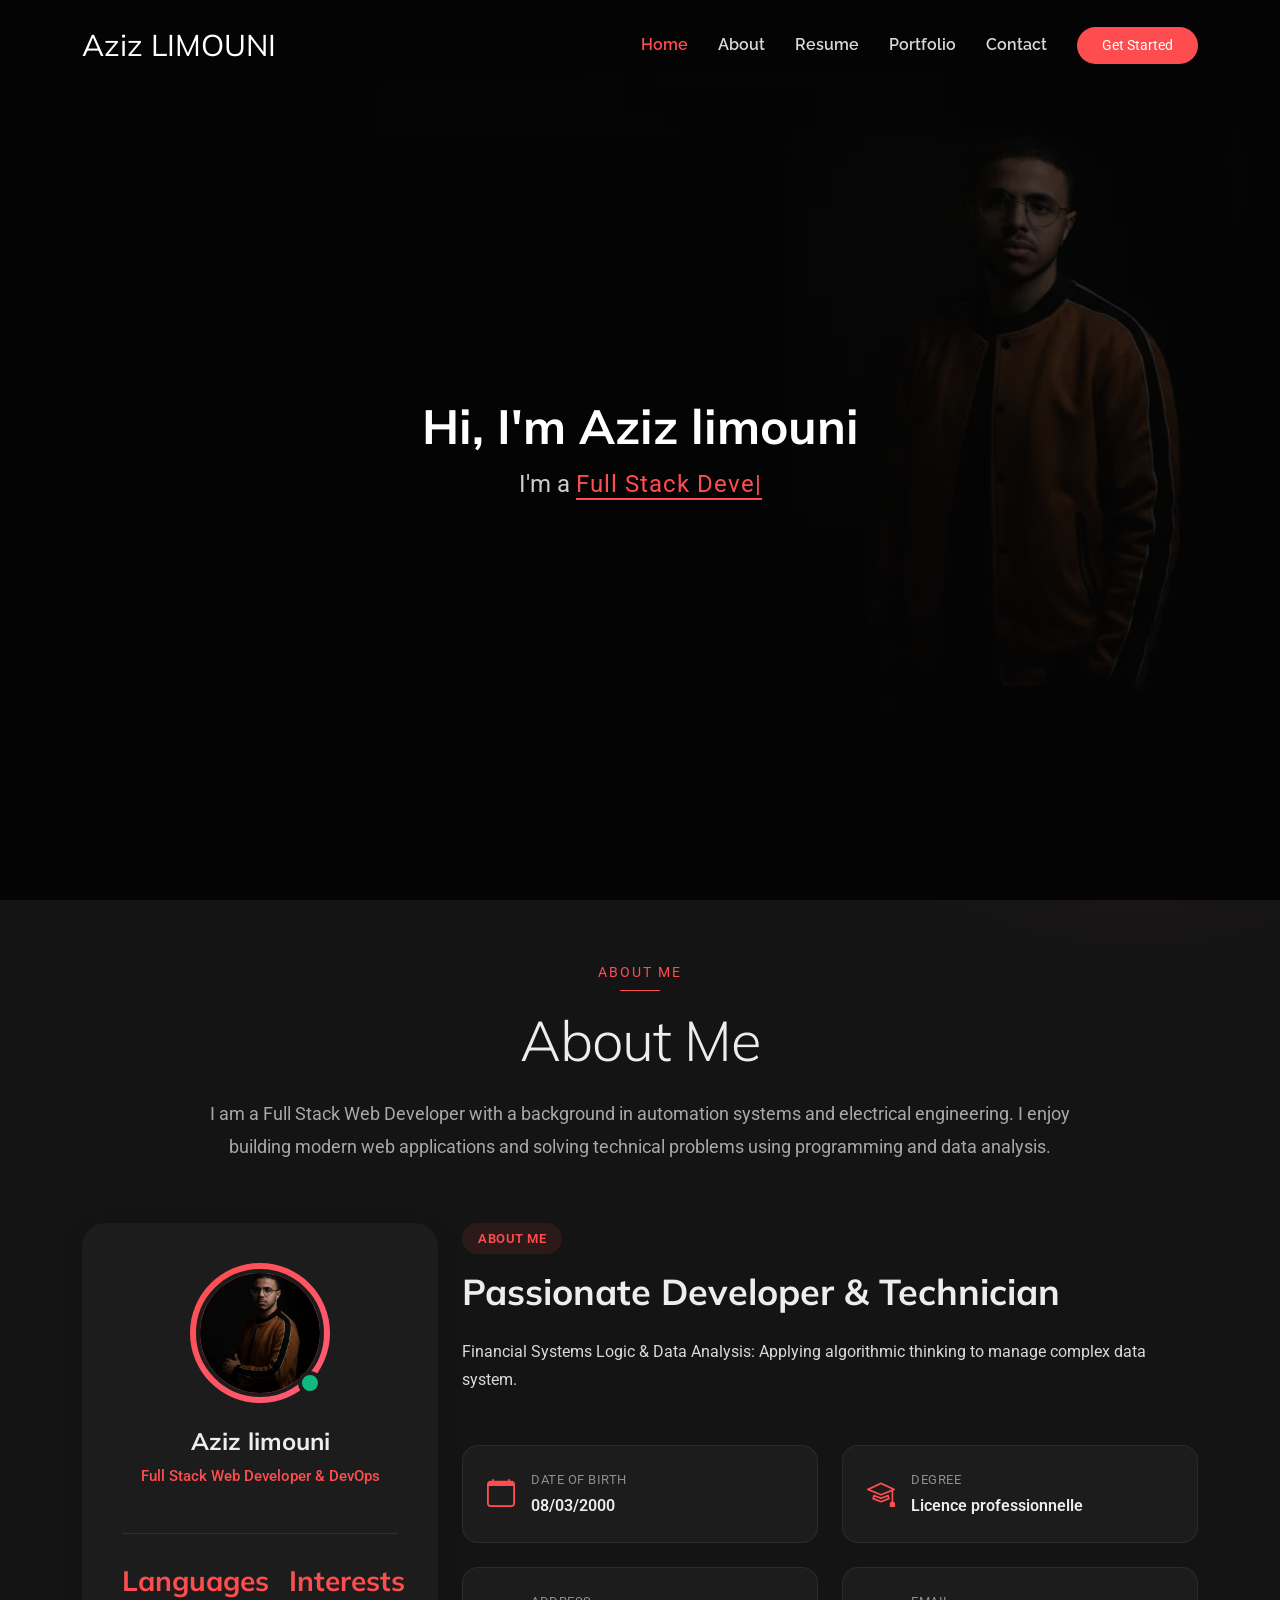
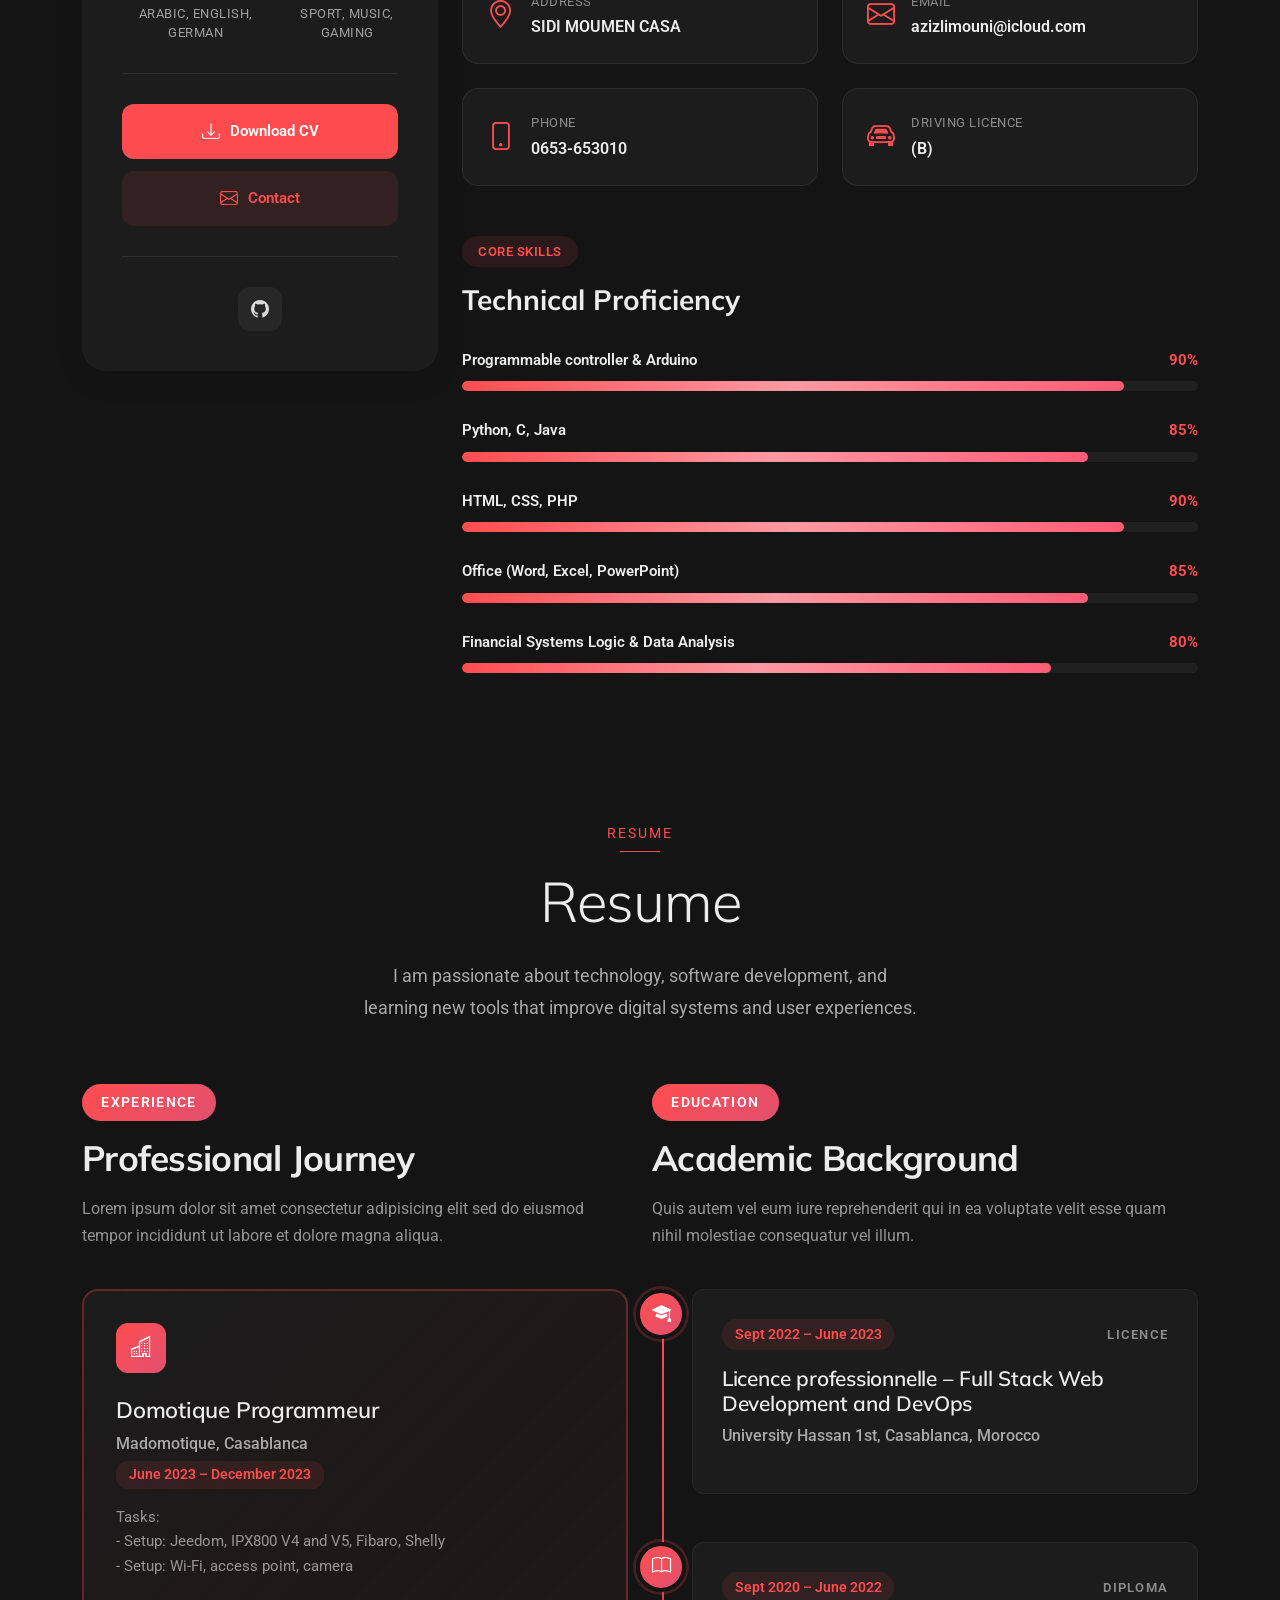
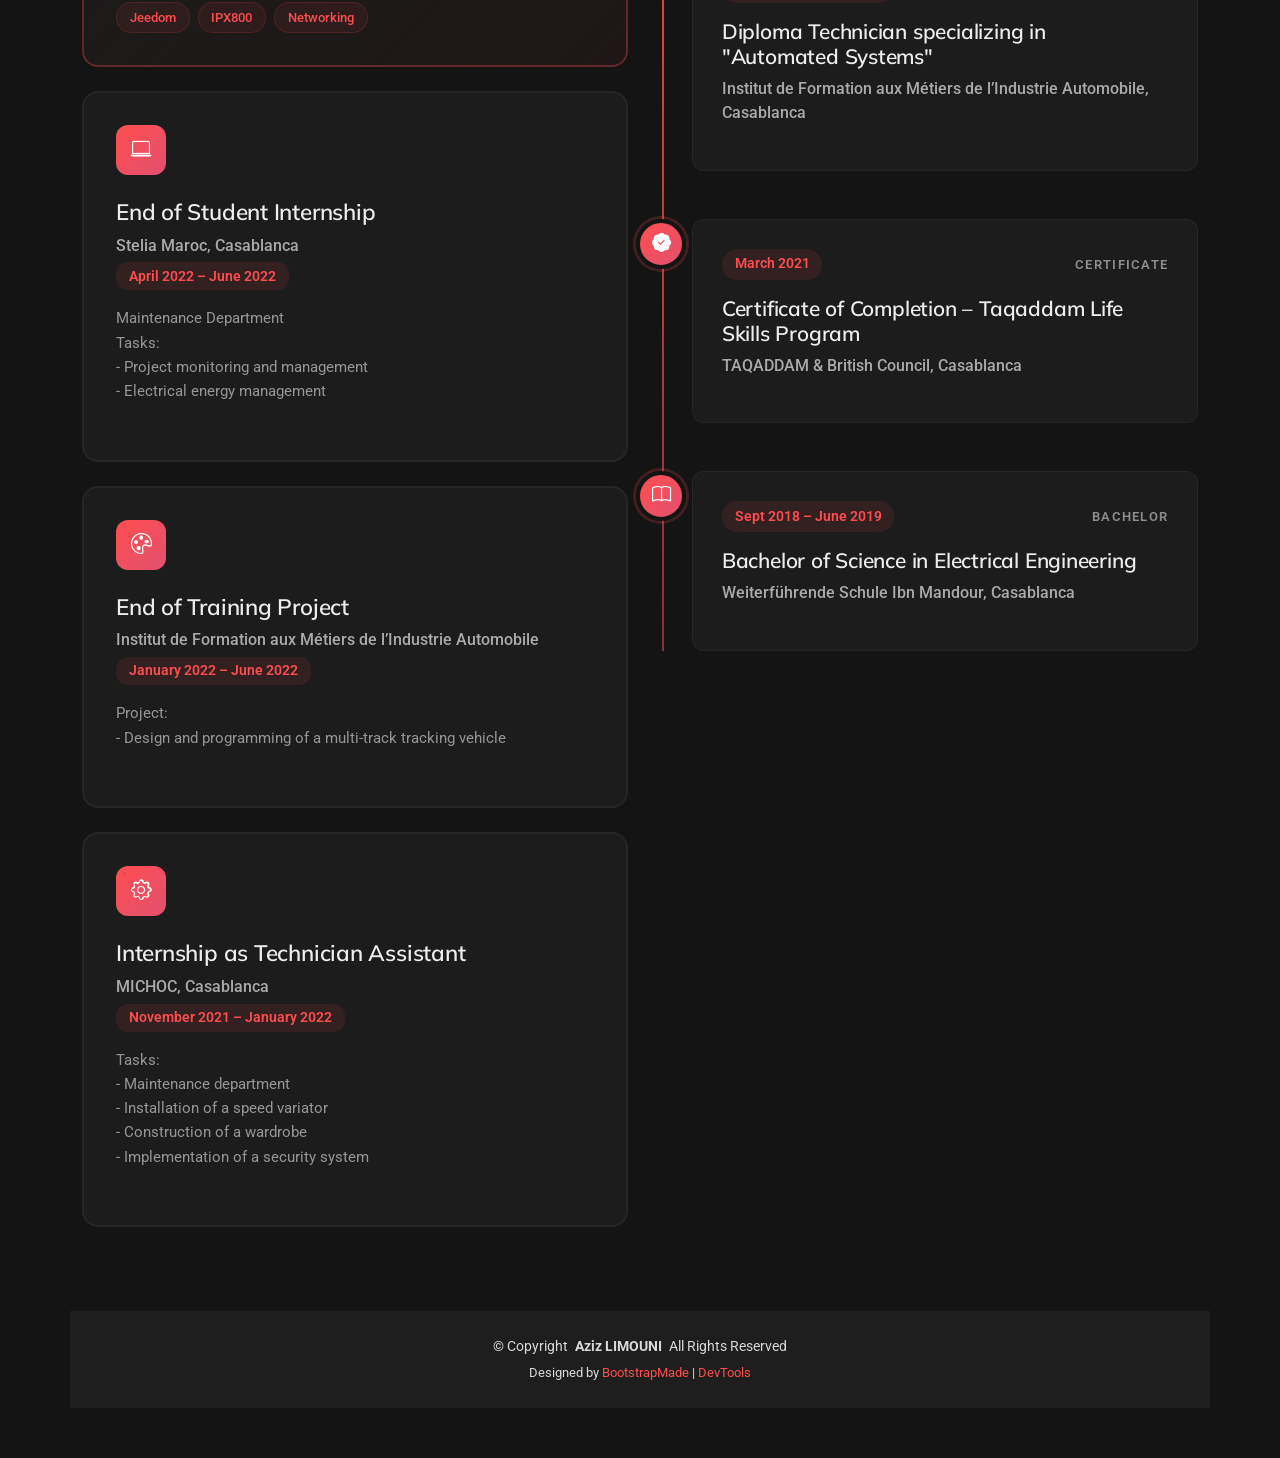
==== commit f67ba4cd: "1 commit" ====
--- a/index.html
+++ b/index.html
@@ -90,7 +90,7 @@
       <div class="container section-title" data-aos="fade-up">
         <span class="subtitle">About Me</span>
         <h2>About Me</h2>
-        <p>Necessitatibus eius consequatur ex aliquid fuga eum quidem sint consectetur velit. Sed ut perspiciatis unde omnis iste natus error sit voluptatem accusantium doloremque laudantium totam rem aperiam</p>
+        <p>I am a Full Stack Web Developer with a background in automation systems and electrical engineering. I enjoy building modern web applications and solving technical problems using programming and data analysis.</p>
       </div><!-- End Section Title -->
 
       <div class="container" data-aos="fade-up" data-aos-delay="100">
@@ -120,8 +120,8 @@
               </div>
 
               <div class="profile-actions">
-                <a href="#" class="btn-primary"><i class="bi bi-download"></i> Download CV</a>
-                <a href="#" class="btn-secondary"><i class="bi bi-envelope"></i> Contact</a>
+                <a href="assets/cv.pdf" download="Aziz_Limouni_CV.pdf" class="btn-primary"><i class="bi bi-download"></i> Download CV</a>
+                <a href="mailto:limouniaziz04@gmail.com" class="btn-secondary"><i class="bi bi-envelope"></i> Contact</a>
               </div>
 
               <div class="social-connect">
@@ -262,7 +262,7 @@
       <div class="container section-title" data-aos="fade-up">
         <span class="subtitle">Resume</span>
         <h2>Resume</h2>
-        <p>Necessitatibus eius consequatur ex aliquid fuga eum quidem sint consectetur velit. Sed ut perspiciatis unde omnis iste natus error sit voluptatem accusantium doloremque laudantium totam rem aperiam</p>
+        <p>I am passionate about technology, software development, and learning new tools that improve digital systems and user experiences.</p>
       </div><!-- End Section Title -->
 
       <div class="container" data-aos="fade-up" data-aos-delay="100">
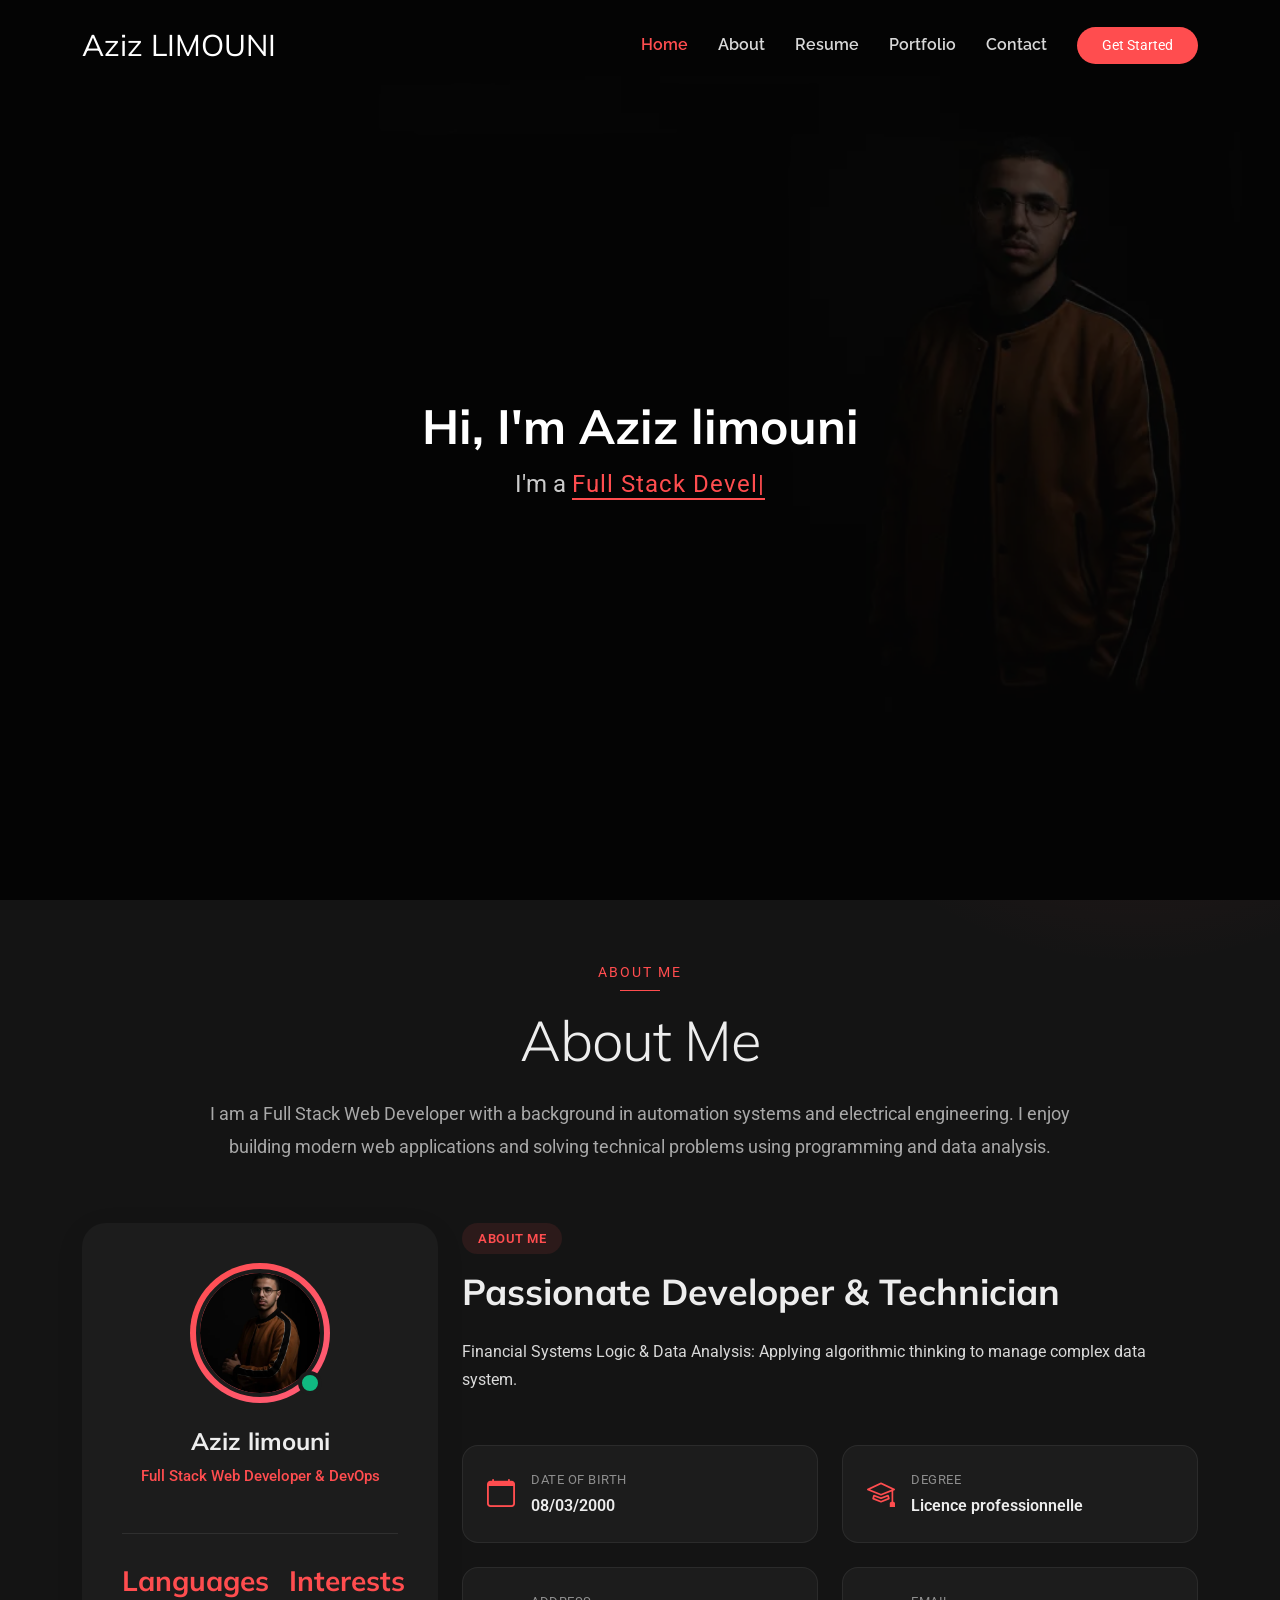
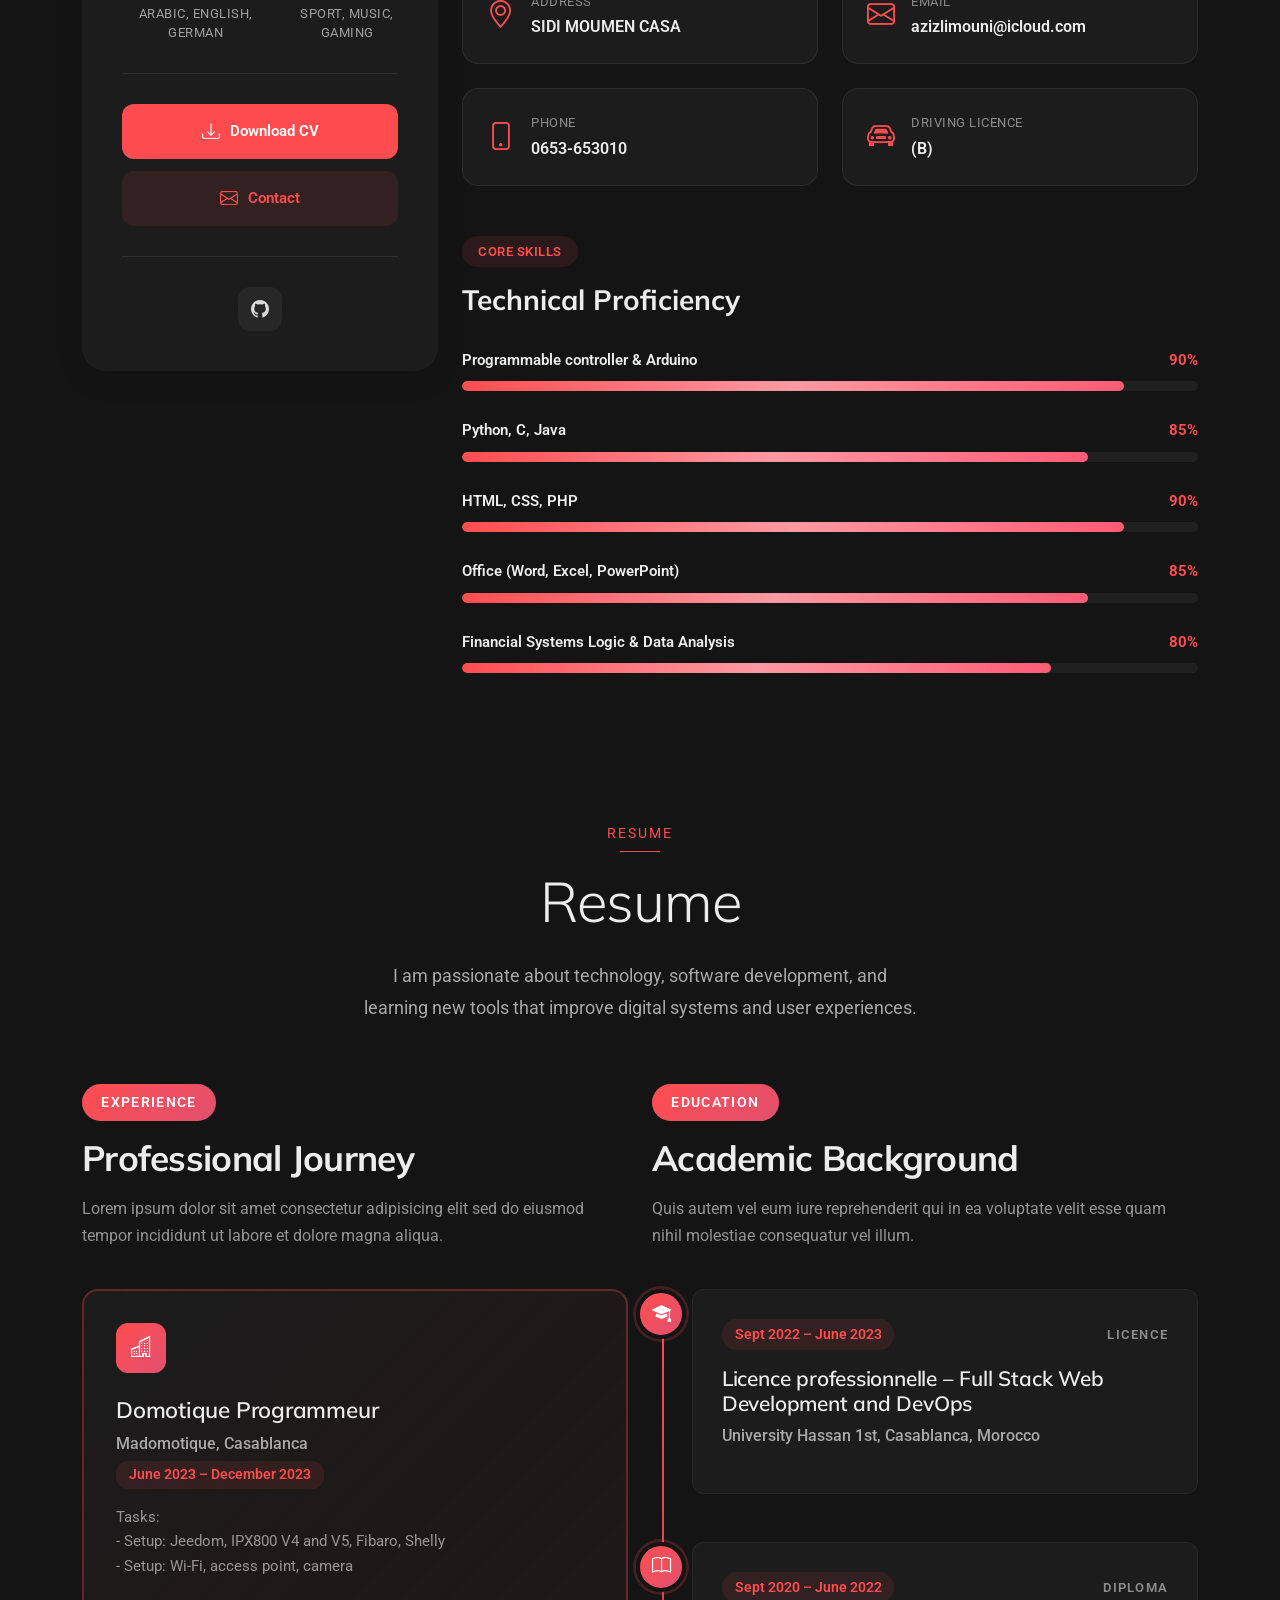
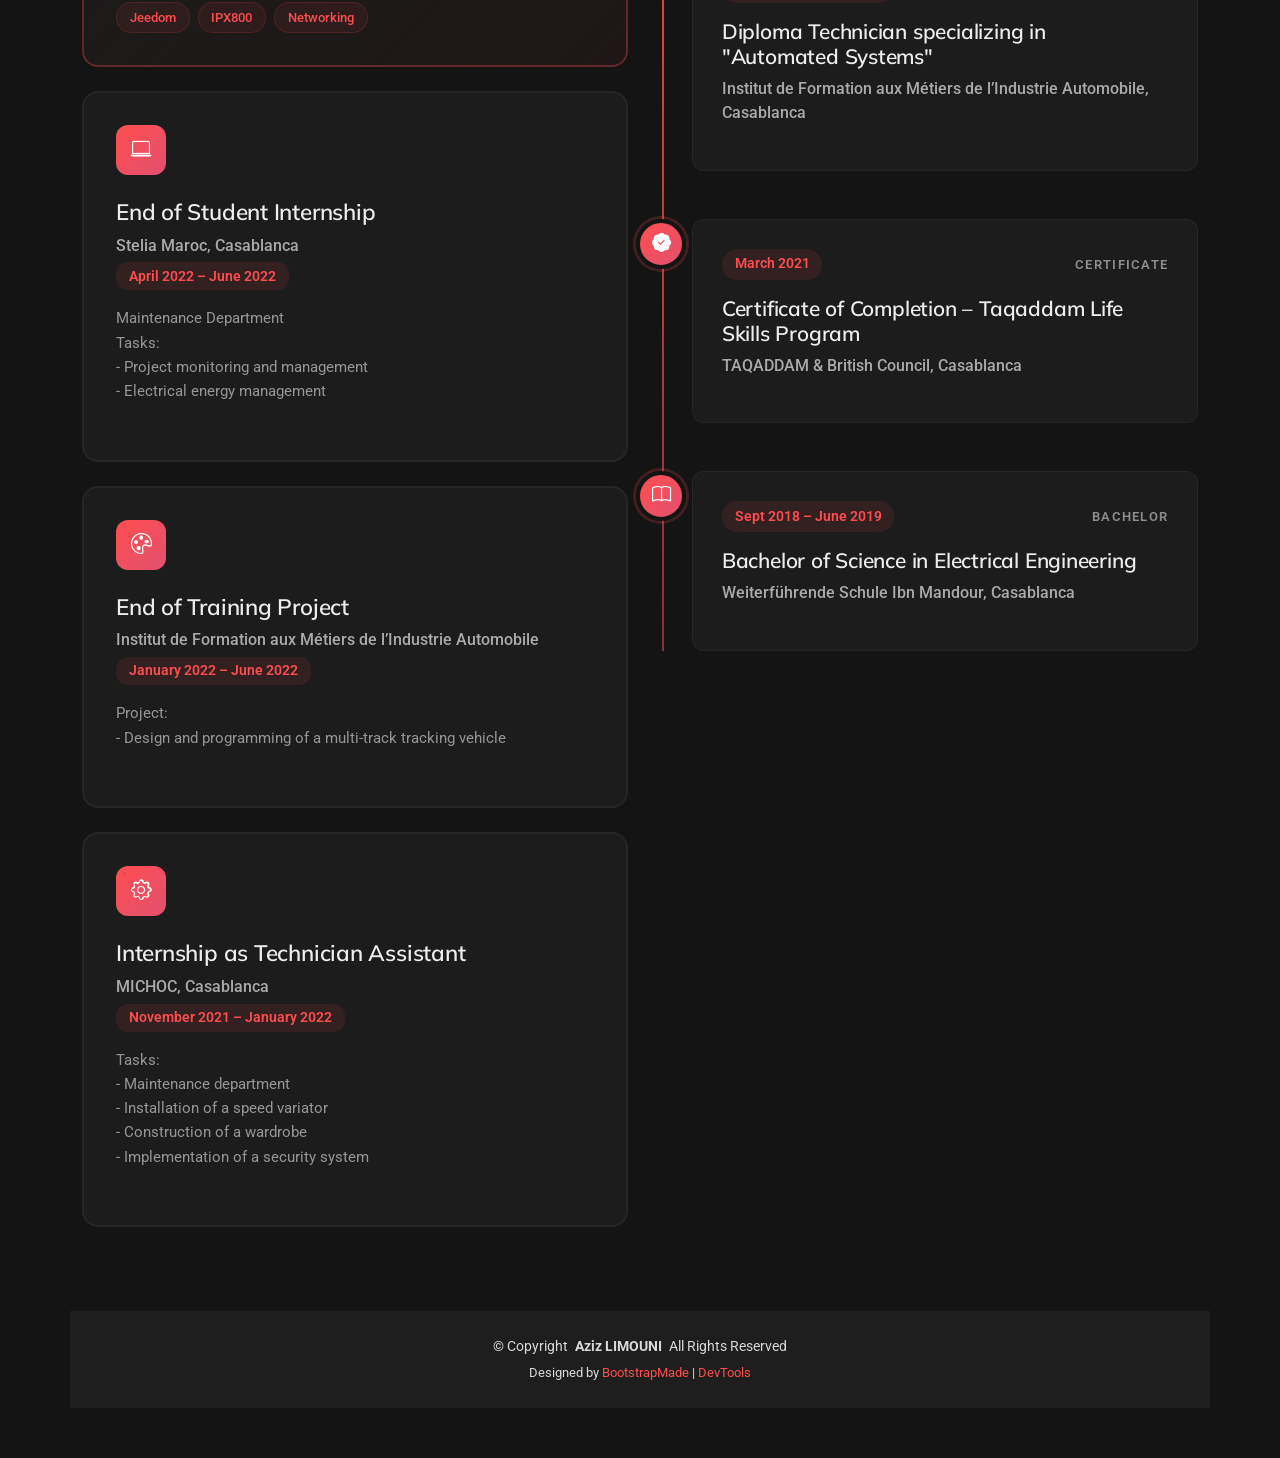
==== commit 915aaa14: "2 commit" ====
--- a/index.html
+++ b/index.html
@@ -126,7 +126,7 @@
 
               <div class="social-connect">
                 
-                <a href="#"><i class="bi bi-github"></i></a>
+                <a href="https://github.com/Aziz-limouni" target="_blank"><i class="bi bi-github"></i></a>
                 
                 
               </div>
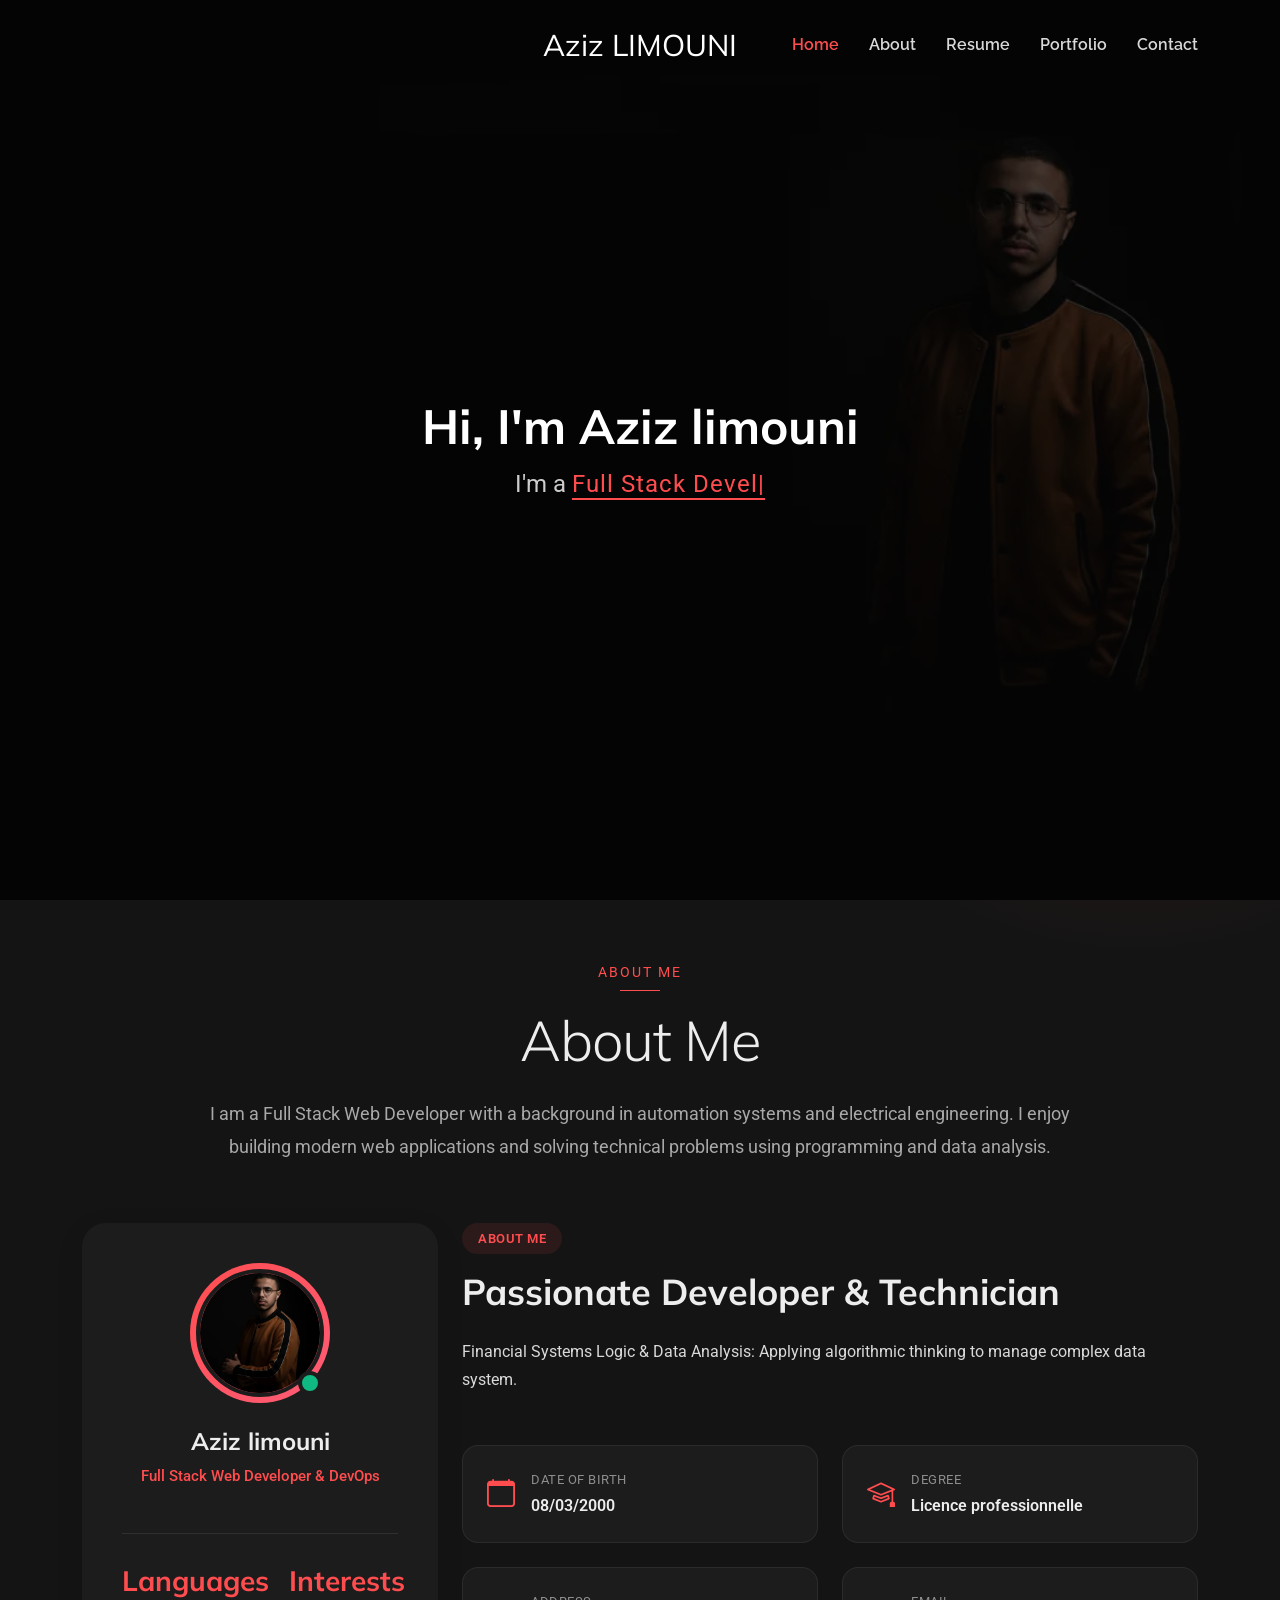
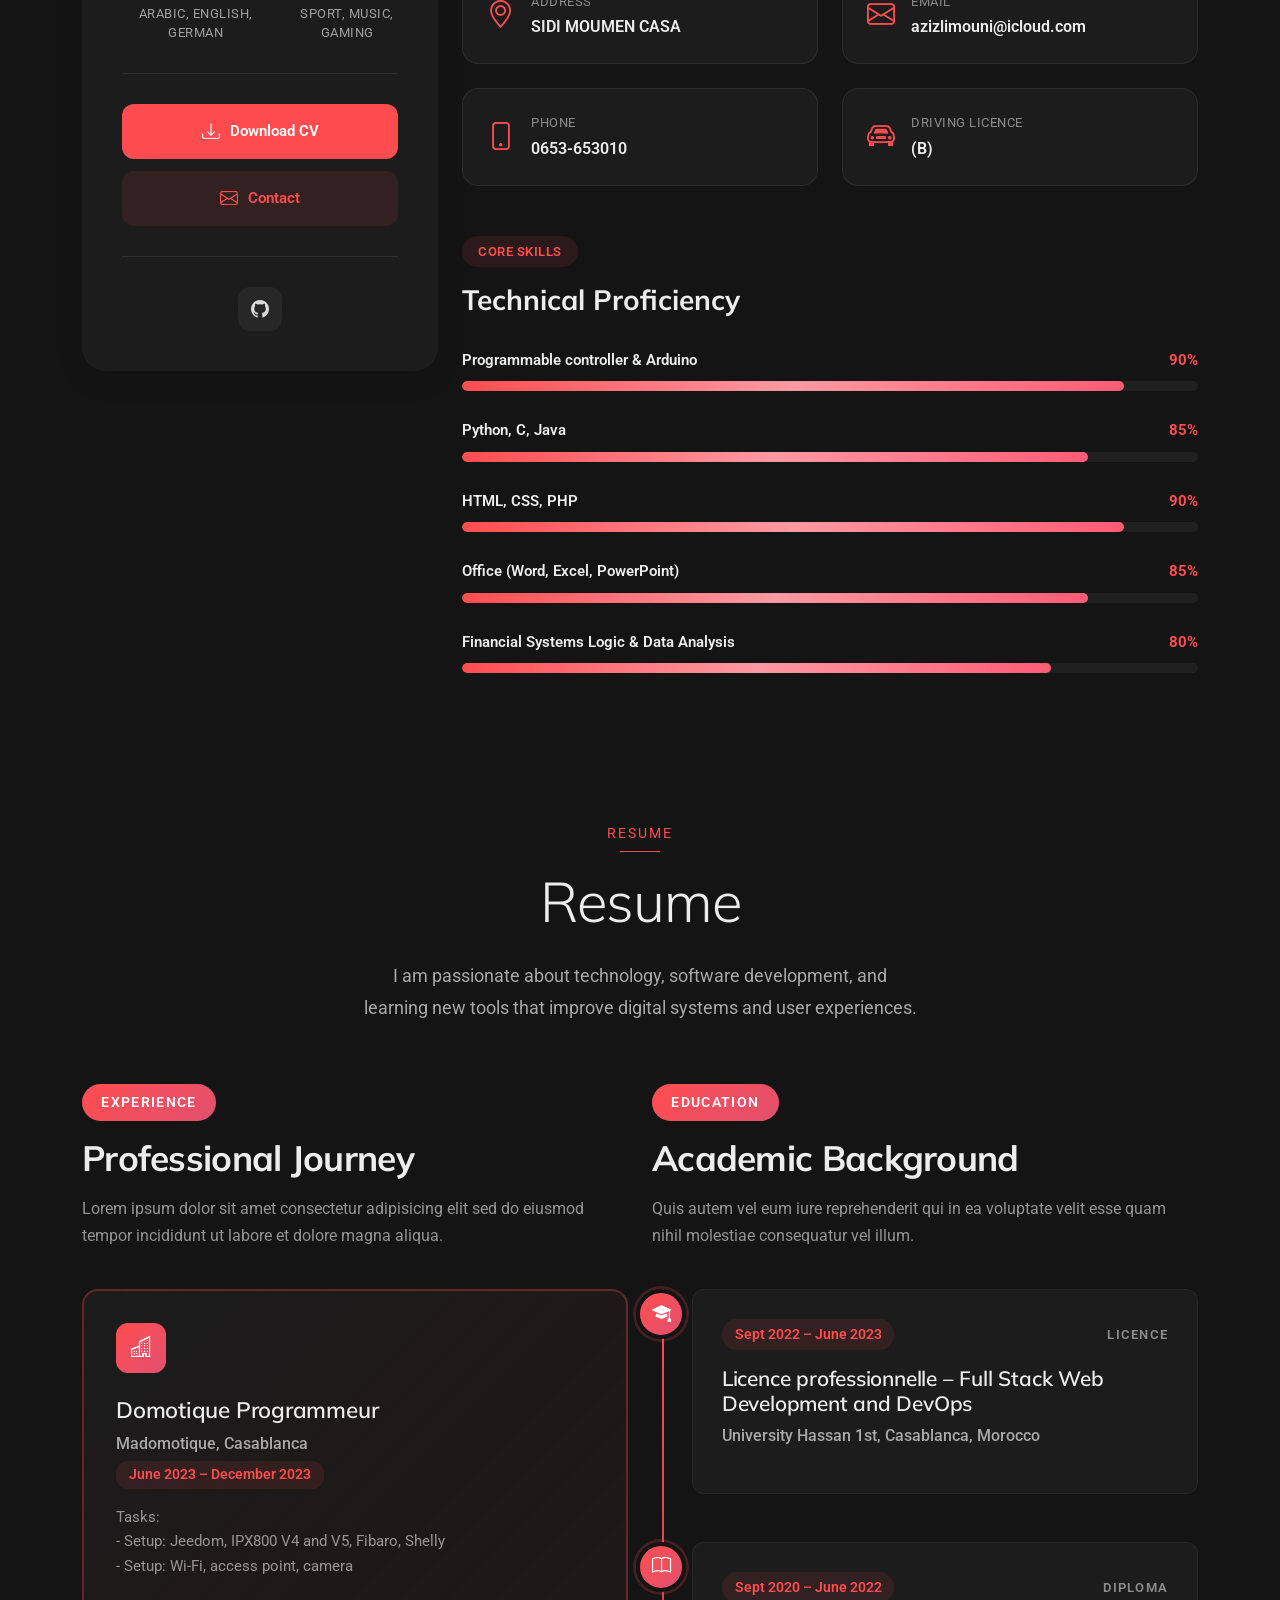
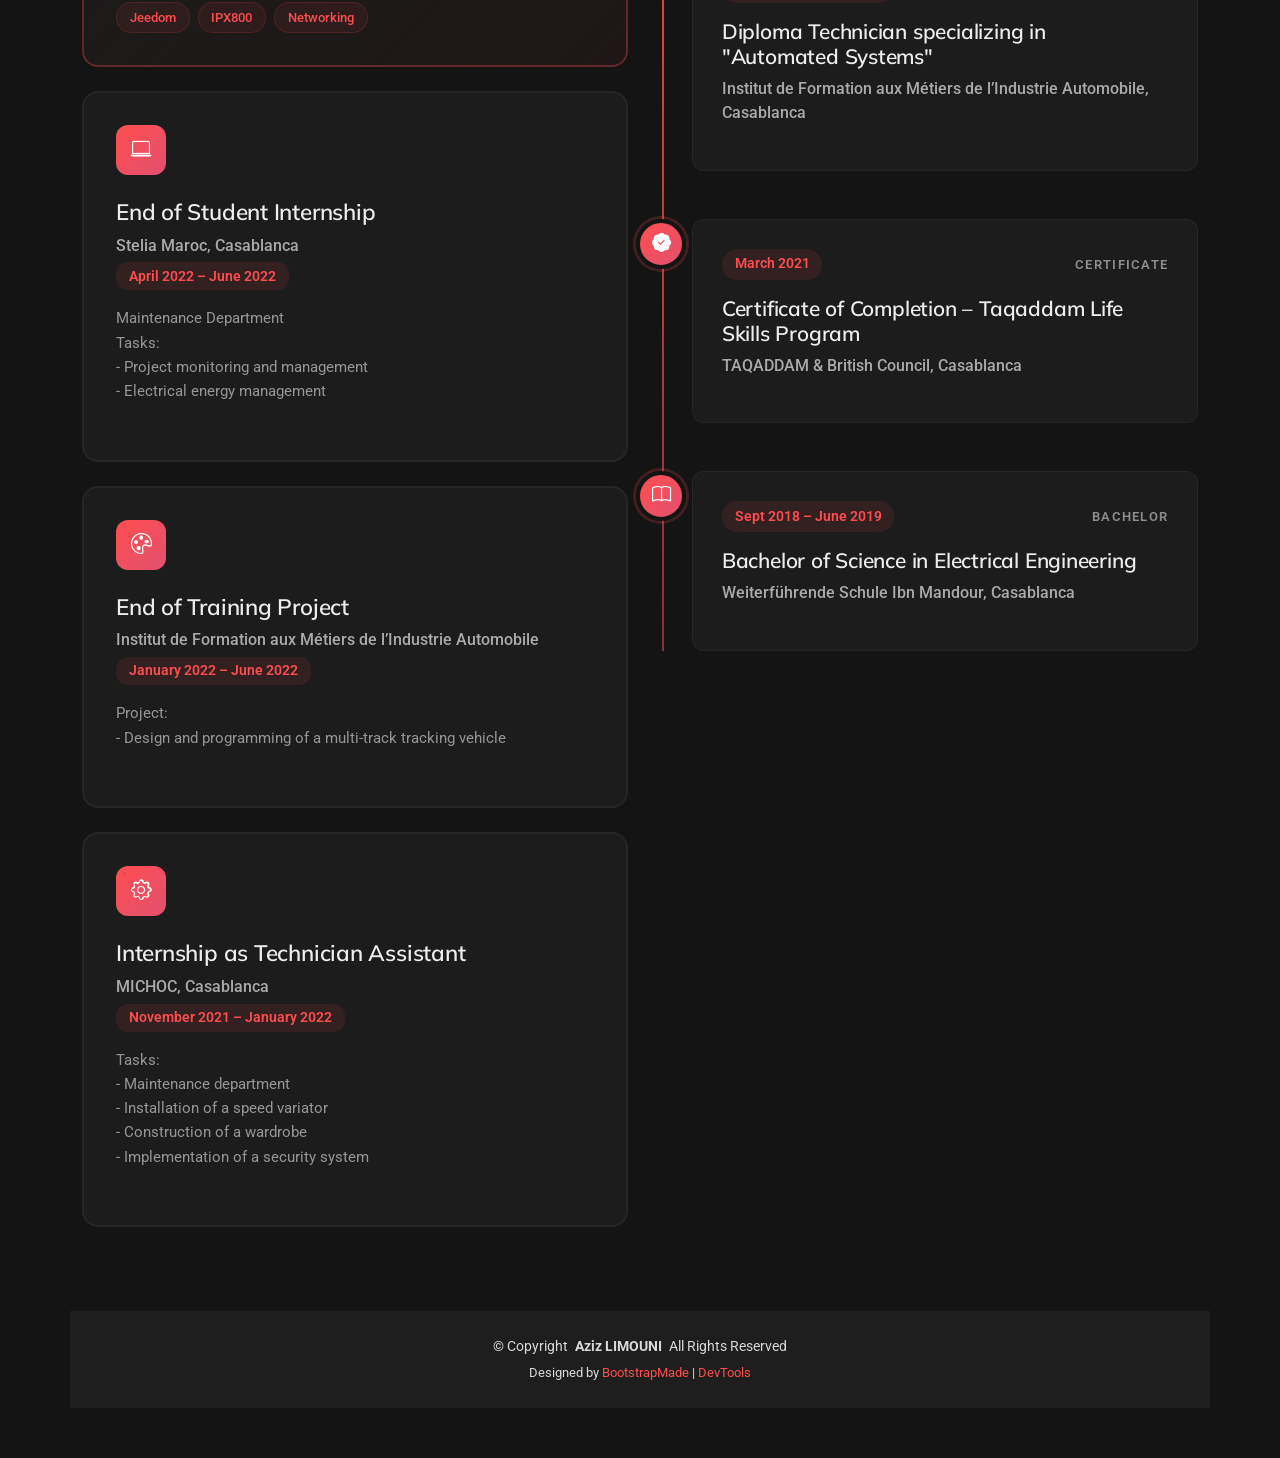
==== commit def1f4ce: "2 commit" ====
--- a/index.html
+++ b/index.html
@@ -41,13 +41,13 @@
   <header id="header" class="header d-flex align-items-center fixed-top">
     <div class="container-fluid container-xl position-relative d-flex align-items-center">
 
-      <a href="index.html" class="logo d-flex align-items-center me-auto">
+      <a href="index.html" class="logo d-flex align-items-center position-absolute start-50 translate-middle-x">
         <!-- Uncomment the line below if you also wish to use an image logo -->
         <!-- <img src="assets/img/logo.webp" alt=""> -->
-        <h1 class="sitename">Aziz LIMOUNI</h1>
+        <h1 class="sitename">   Aziz LIMOUNI</h1>
       </a>
 
-      <nav id="navmenu" class="navmenu">
+      <nav id="navmenu" class="navmenu ms-auto">
         <ul>
           <li><a href="#hero" class="active">Home</a></li>
           <li><a href="#about">About</a></li>
@@ -59,7 +59,7 @@
         <i class="mobile-nav-toggle d-xl-none bi bi-list"></i>
       </nav>
 
-      <a class="btn-getstarted" href="#about">Get Started</a>
+    
 
     </div>
   </header>
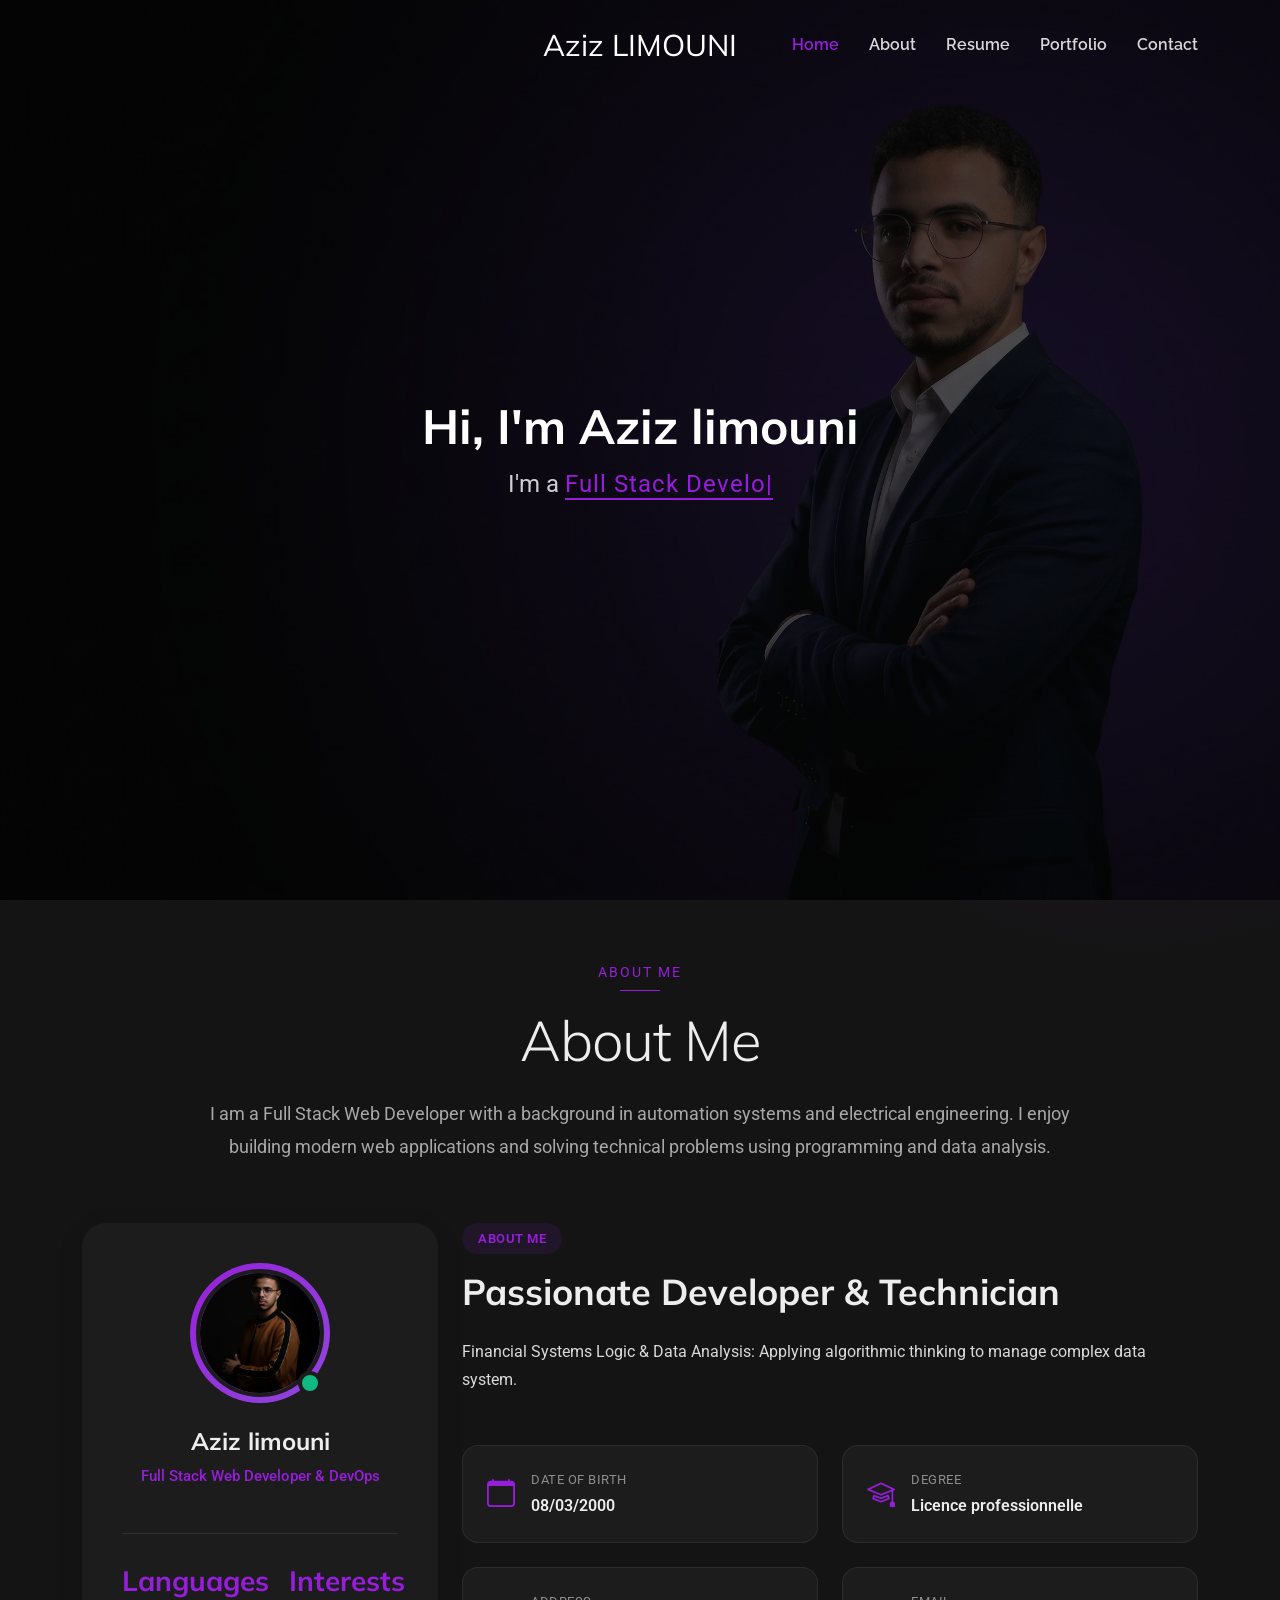
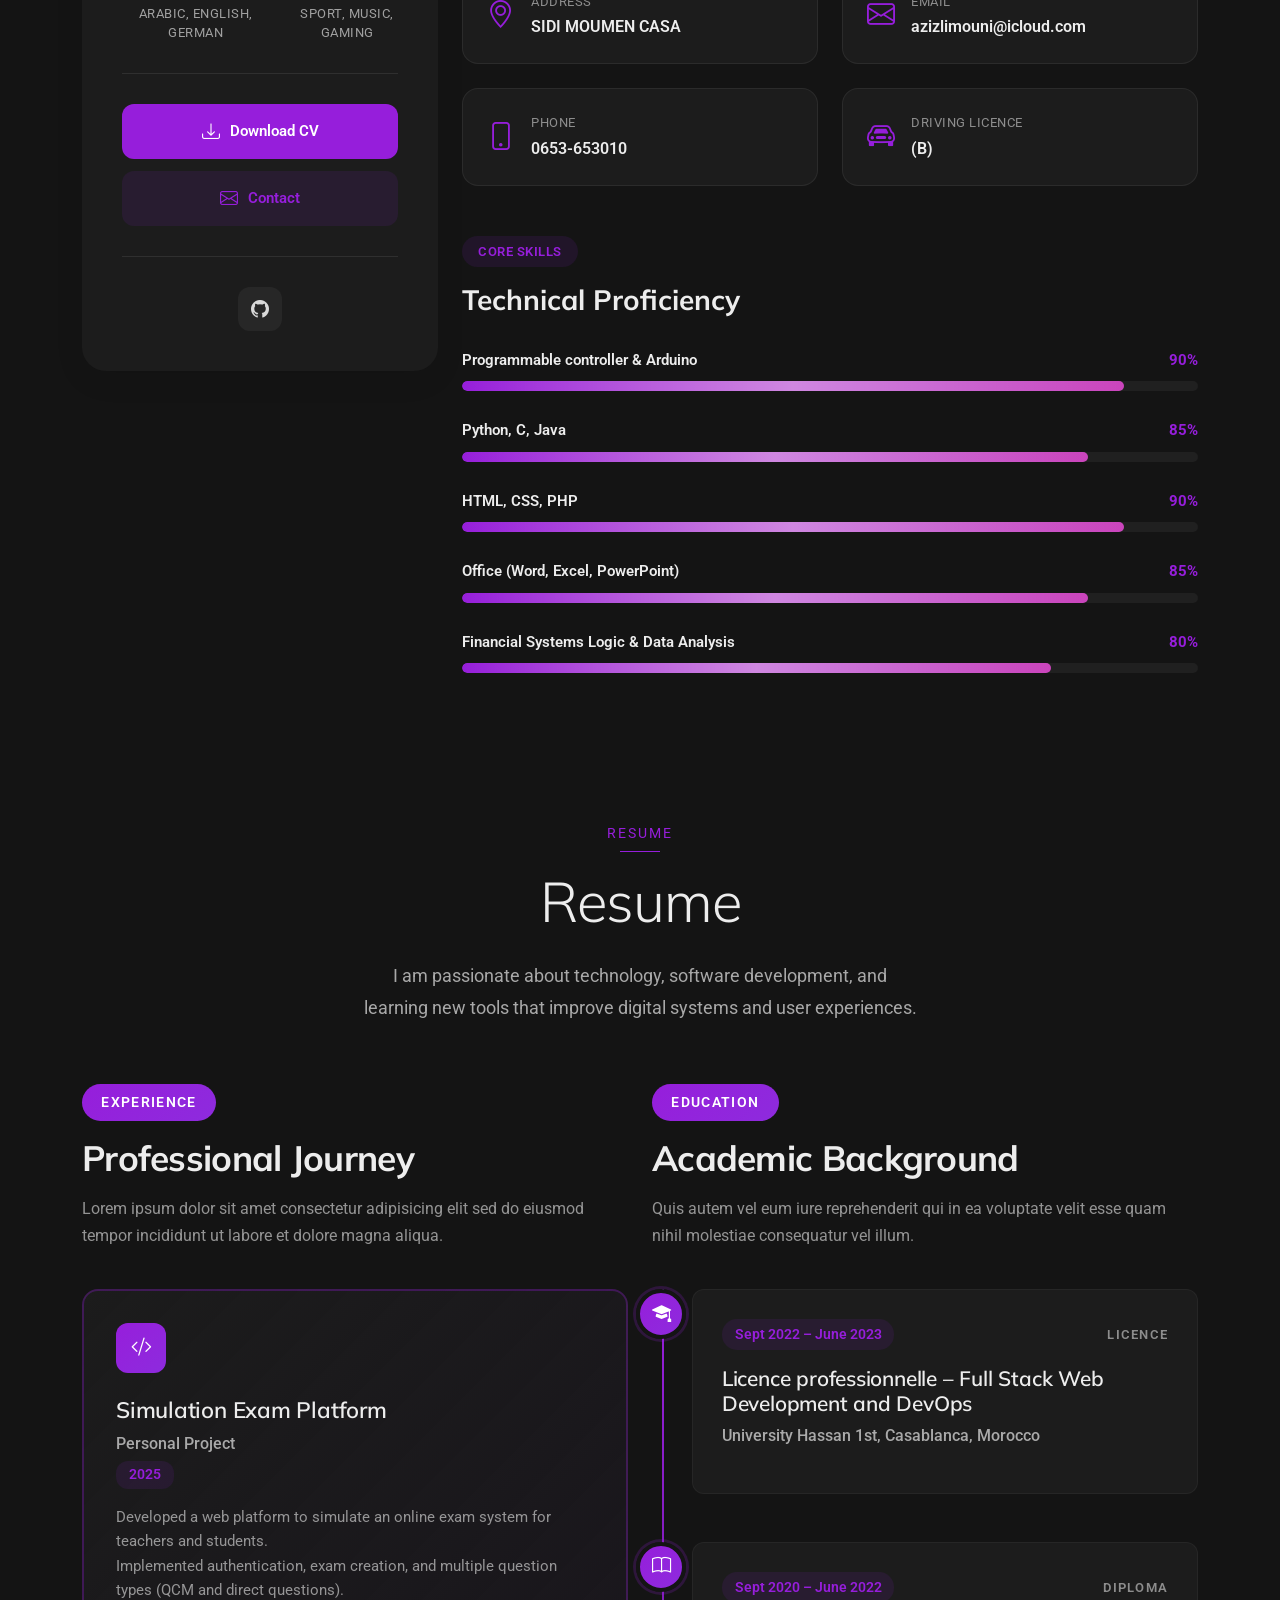
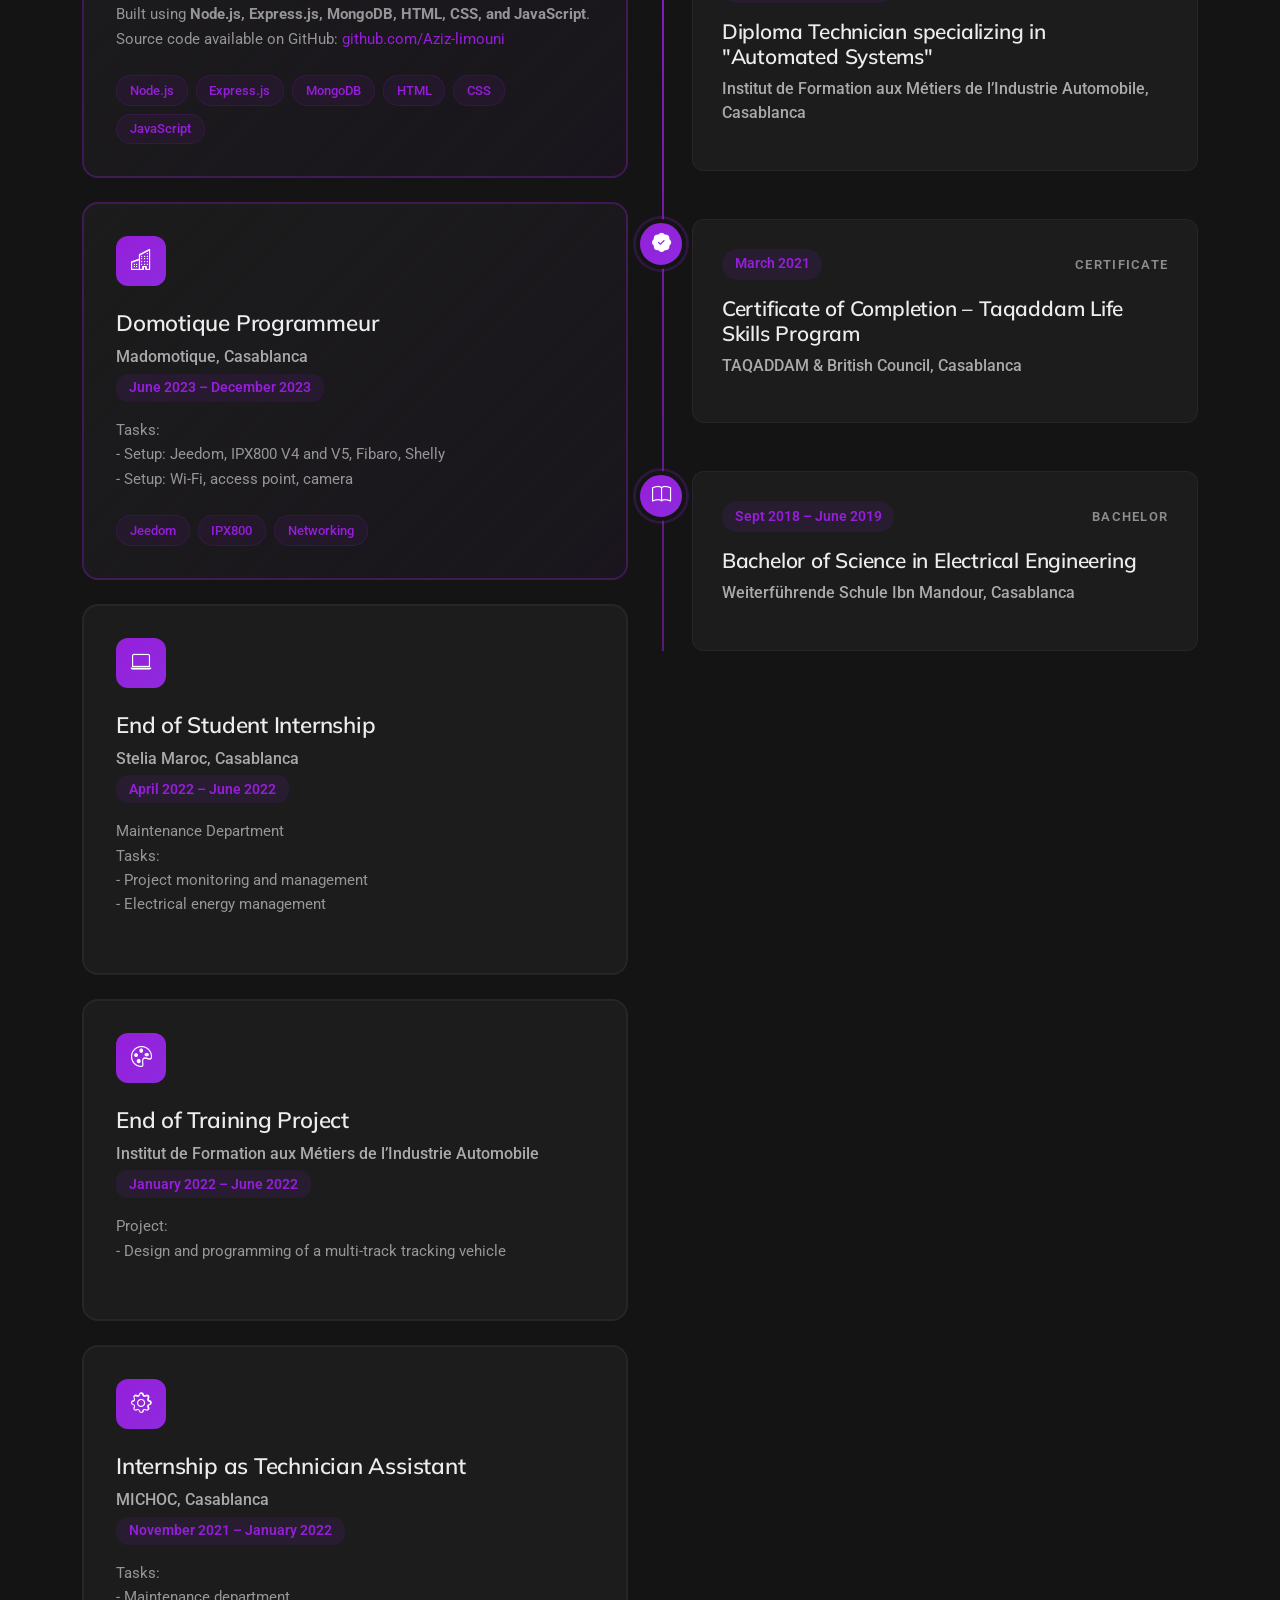
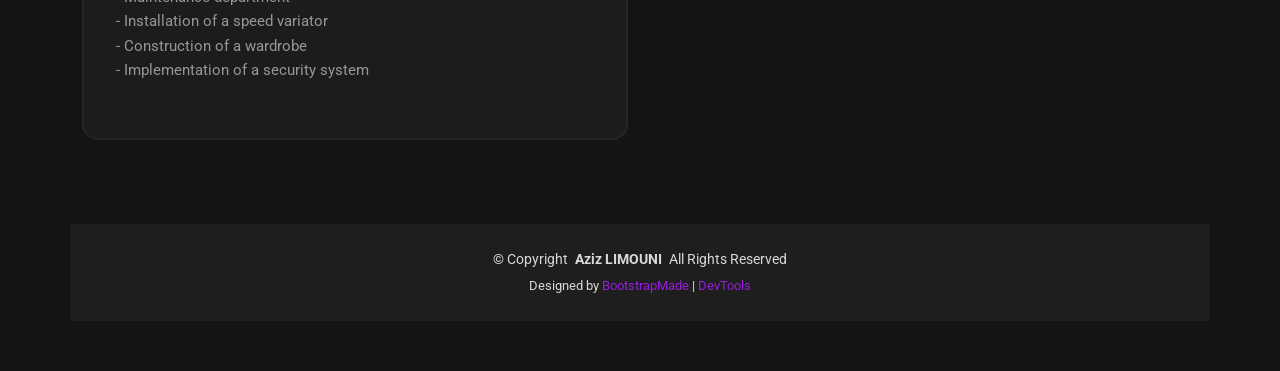
==== commit 07aa2739: "3 commit" ====
--- a/index.html
+++ b/index.html
@@ -128,7 +128,6 @@
                 
                 <a href="https://github.com/Aziz-limouni" target="_blank"><i class="bi bi-github"></i></a>
                 
-                
               </div>
             </div>
           </div>
@@ -279,6 +278,35 @@
               </div>
 
               <div class="experience-cards">
+                <!-- New Experience Card for 2025 -->
+                <div class="exp-card featured" data-aos="zoom-in" data-aos-delay="250">
+                  <div class="card-header">
+                    <div class="company-logo">
+                      <i class="bi bi-code-slash"></i>
+                    </div>
+                  </div>
+                  <div class="card-body">
+                    <h3>Simulation Exam Platform</h3>
+                    <p class="company-name">Personal Project</p>
+                    <span class="duration">2025</span>
+                    <p class="description">
+                      Developed a web platform to simulate an online exam system for teachers and students.<br>
+                      Implemented authentication, exam creation, and multiple question types (QCM and direct questions).<br>
+                      Built using <strong>Node.js, Express.js, MongoDB, HTML, CSS, and JavaScript</strong>.<br>
+                      Source code available on GitHub: <a href="https://github.com/Aziz-limouni" target="_blank">github.com/Aziz-limouni</a>
+                    </p>
+                    <div class="skills-tags">
+                      <span class="skill-tag">Node.js</span>
+                      <span class="skill-tag">Express.js</span>
+                      <span class="skill-tag">MongoDB</span>
+                      <span class="skill-tag">HTML</span>
+                      <span class="skill-tag">CSS</span>
+                      <span class="skill-tag">JavaScript</span>
+                    </div>
+                  </div>
+                </div>
+
+                <!-- Existing Cards (unchanged) -->
                 <div class="exp-card featured" data-aos="zoom-in" data-aos-delay="300">
                   <div class="card-header">
                     <div class="company-logo">
--- a/assets/css/main.css
+++ b/assets/css/main.css
@@ -24,7 +24,7 @@
   --background-color: #141414; /* Background color for the entire website, including individual sections */
   --default-color: #d9d9d9; /* Default color used for the majority of the text content across the entire website */
   --heading-color: #ededed; /* Color for headings, subheadings and title throughout the website */
-  --accent-color: #ff4d4f; /* Accent color that represents your brand on the website. It's used for buttons, links, and other elements that need to stand out */
+  --accent-color: #961edb; /* Accent color that represents your brand on the website. It's used for buttons, links, and other elements that need to stand out */
   --surface-color: #1c1c1c; /* The surface color is used as a background of boxed elements within sections, such as cards, icon boxes, or other elements that require a visual separation from the global background. */
   --contrast-color: #ffffff; /* Contrast color for text, ensuring readability against backgrounds of accent, heading, or default colors. */
 }
@@ -32,11 +32,11 @@
 /* Nav Menu Colors - The following color variables are used specifically for the navigation menu. They are separate from the global colors to allow for more customization options */
 :root {
   --nav-color: #d9d9d9;  /* The default color of the main navmenu links */
-  --nav-hover-color: #ff4d4f; /* Applied to main navmenu links when they are hovered over or active */
+  --nav-hover-color: #961edb; /* Applied to main navmenu links when they are hovered over or active */
   --nav-mobile-background-color: #2e2e2e; /* Used as the background color for mobile navigation menu */
   --nav-dropdown-background-color: #2e2e2e; /* Used as the background color for dropdown items that appear when hovering over primary navigation items */
   --nav-dropdown-color: #d9d9d9; /* Used for navigation links of the dropdown items in the navigation menu. */
-  --nav-dropdown-hover-color: #ff4d4f; /* Similar to --nav-hover-color, this color is applied to dropdown navigation links when they are hovered over. */
+  --nav-dropdown-hover-color: #961edb; /* Similar to --nav-hover-color, this color is applied to dropdown navigation links when they are hovered over. */
 }
 
 /* Color Presets - These classes override global colors when applied to any section or element, providing reuse of the sam color scheme. */
@@ -93,7 +93,7 @@
 ------------------------------*/
 .php-email-form .error-message {
   display: none;
-  background: #df1529;
+  background: #6B4BE0;
   color: #ffffff;
   text-align: left;
   padding: 15px;
@@ -910,7 +910,7 @@
   position: relative;
   border-radius: 50%;
   padding: 6px;
-  background: linear-gradient(135deg, var(--accent-color), color-mix(in srgb, var(--accent-color), #ff6b9d 50%));
+  background: linear-gradient(135deg, var(--accent-color), color-mix(in srgb, var(--accent-color), #8B6BE0 50%));
 }
 
 .about .profile-card .profile-header .profile-avatar img {
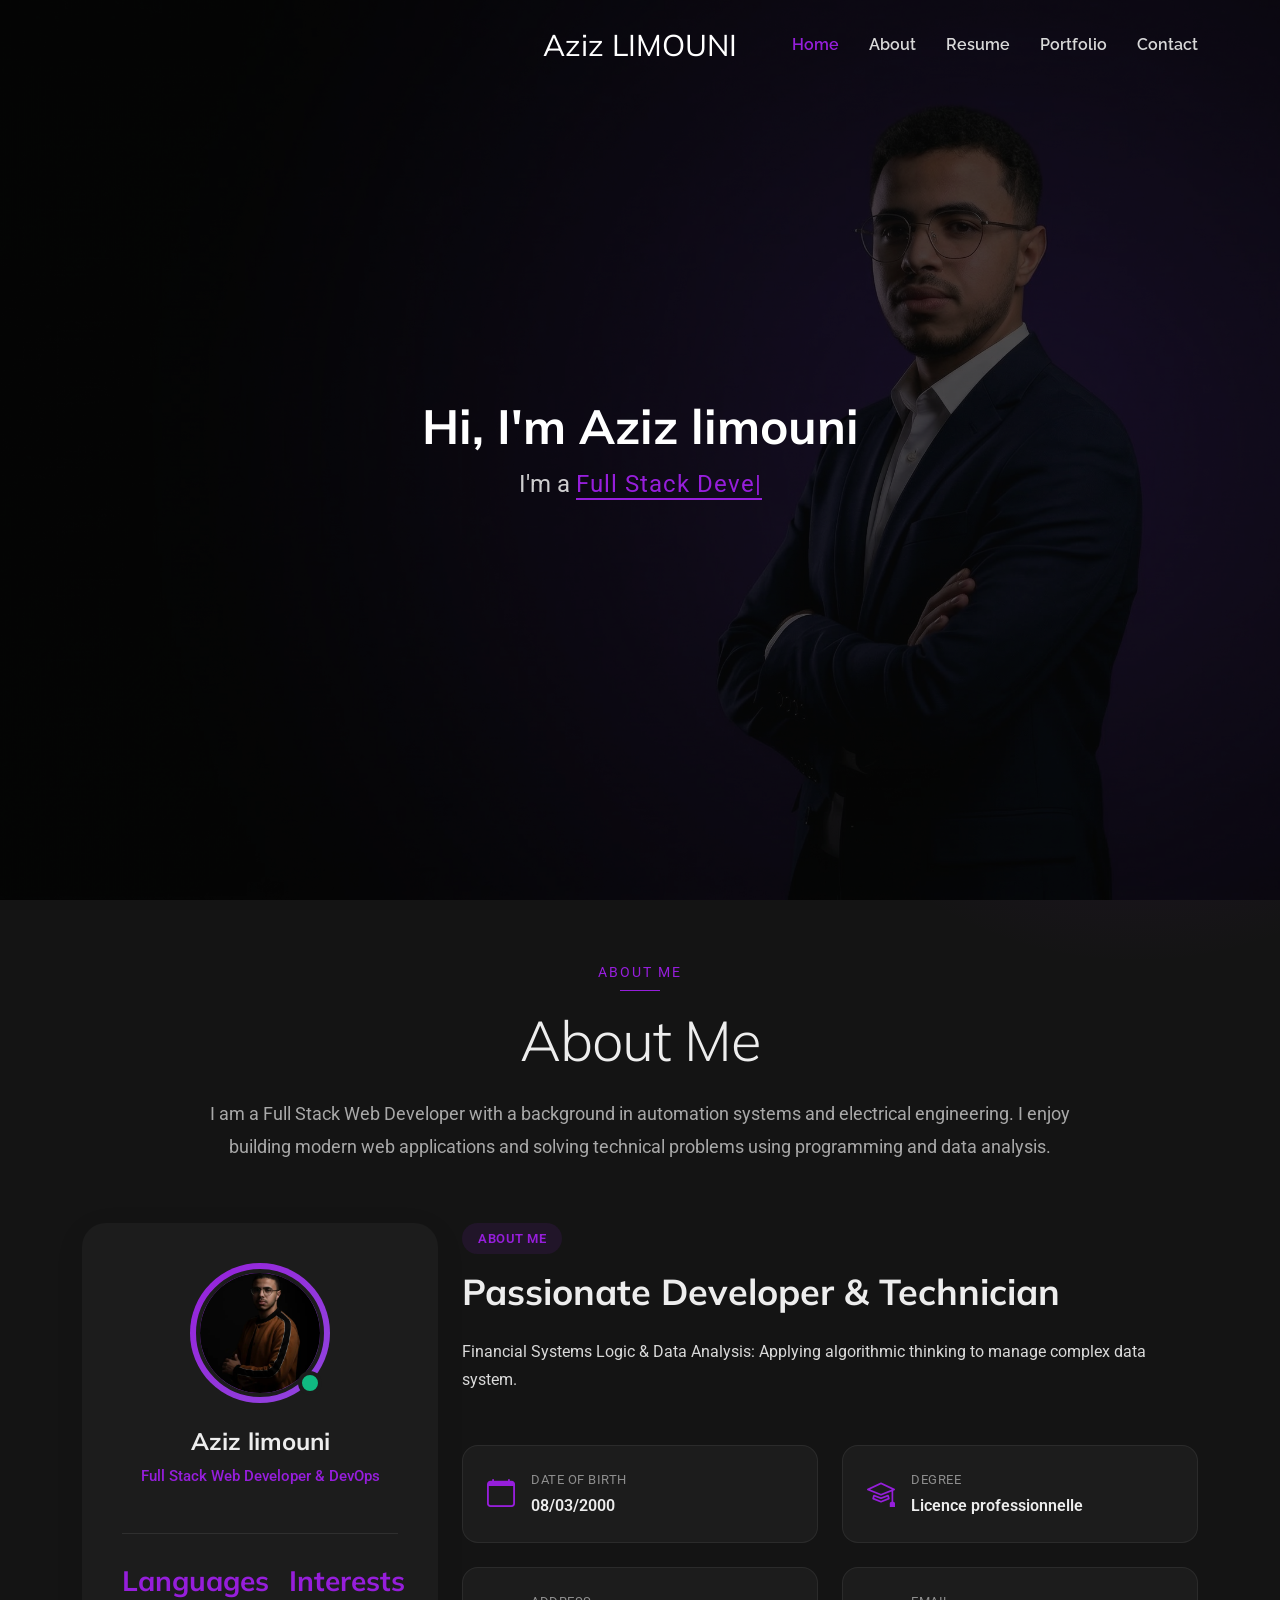
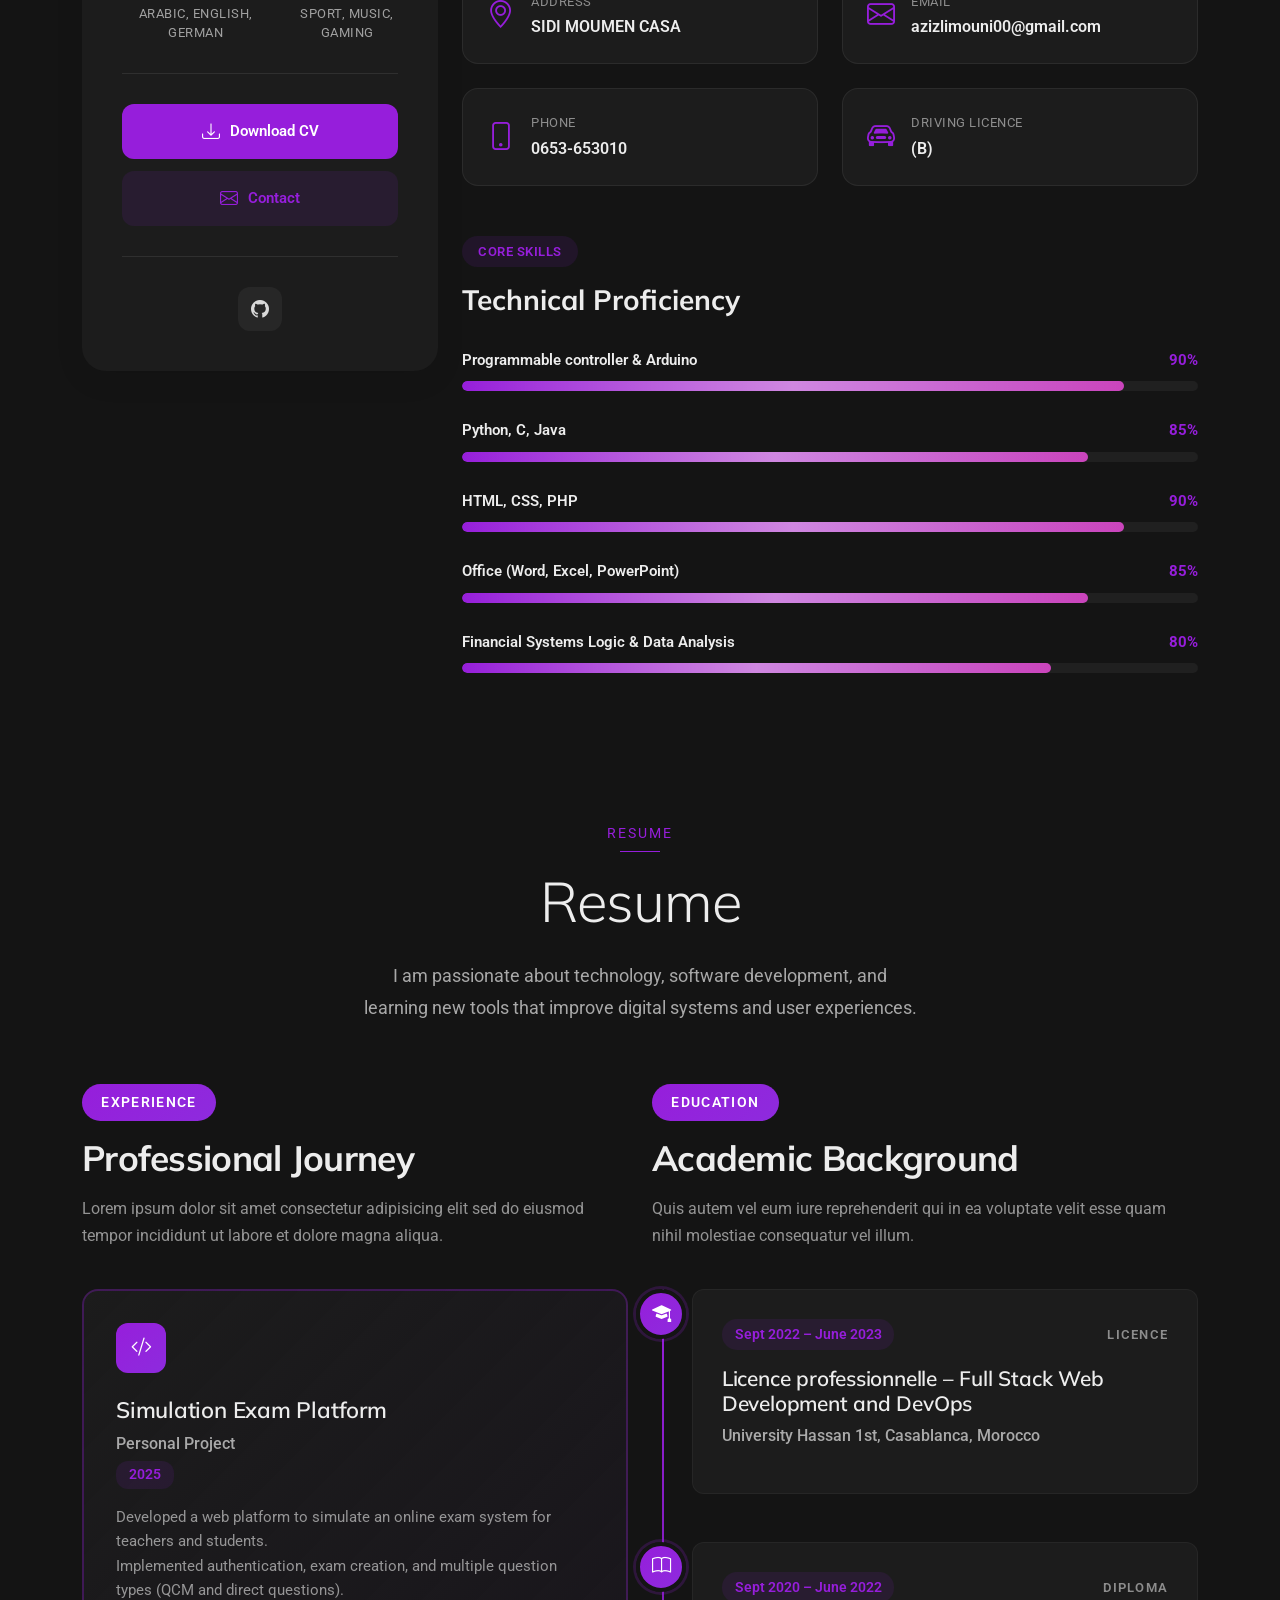
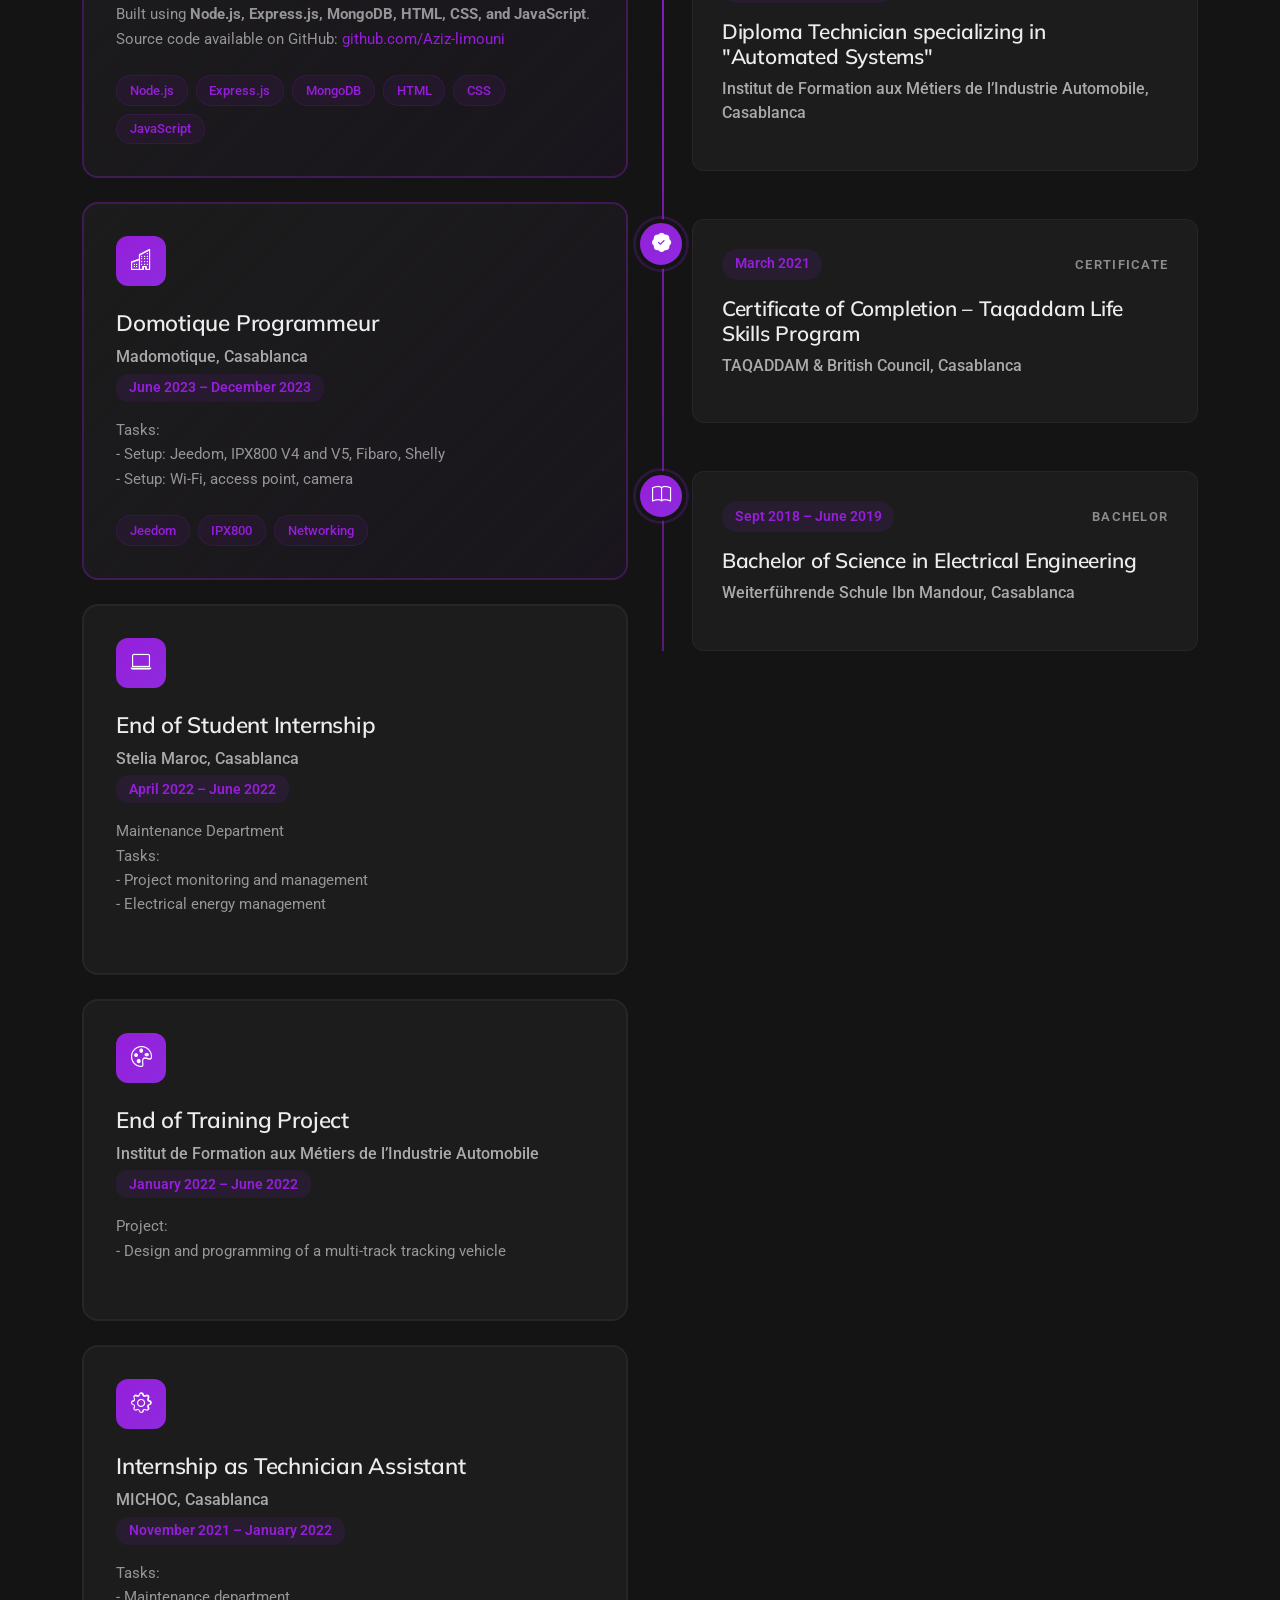
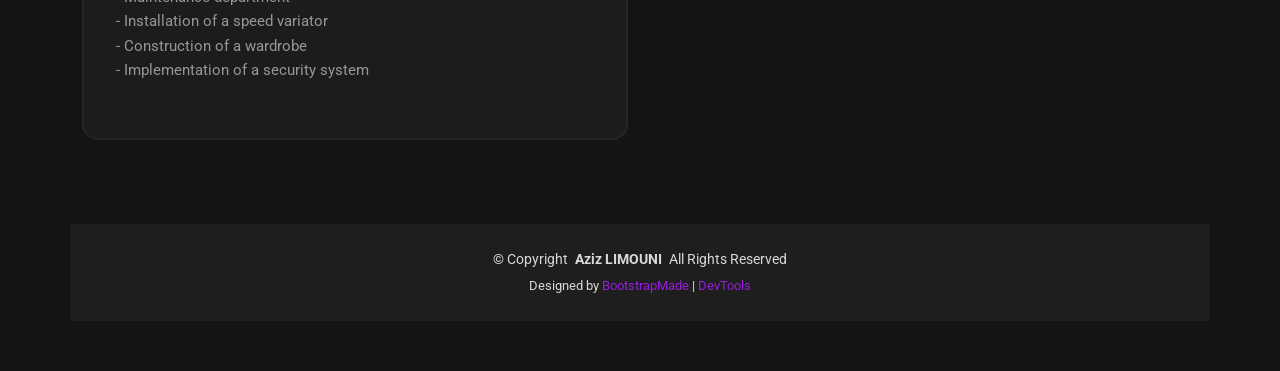
==== commit 3b7c7ee1: "4 commit" ====
--- a/index.html
+++ b/index.html
@@ -121,7 +121,7 @@
 
               <div class="profile-actions">
                 <a href="assets/cv.pdf" download="Aziz_Limouni_CV.pdf" class="btn-primary"><i class="bi bi-download"></i> Download CV</a>
-                <a href="mailto:limouniaziz04@gmail.com" class="btn-secondary"><i class="bi bi-envelope"></i> Contact</a>
+                <a href="mailto:azizlimouni00@gmail.com" class="btn-secondary"><i class="bi bi-envelope"></i> Contact</a>
               </div>
 
               <div class="social-connect">
@@ -169,7 +169,7 @@
                   <i class="bi bi-envelope"></i>
                   <div class="detail-content">
                     <span>Email</span>
-                    <strong>azizlimouni@icloud.com</strong>
+                    <strong>azizlimouni00@gmail.com</strong>
                   </div>
                 </div>
 
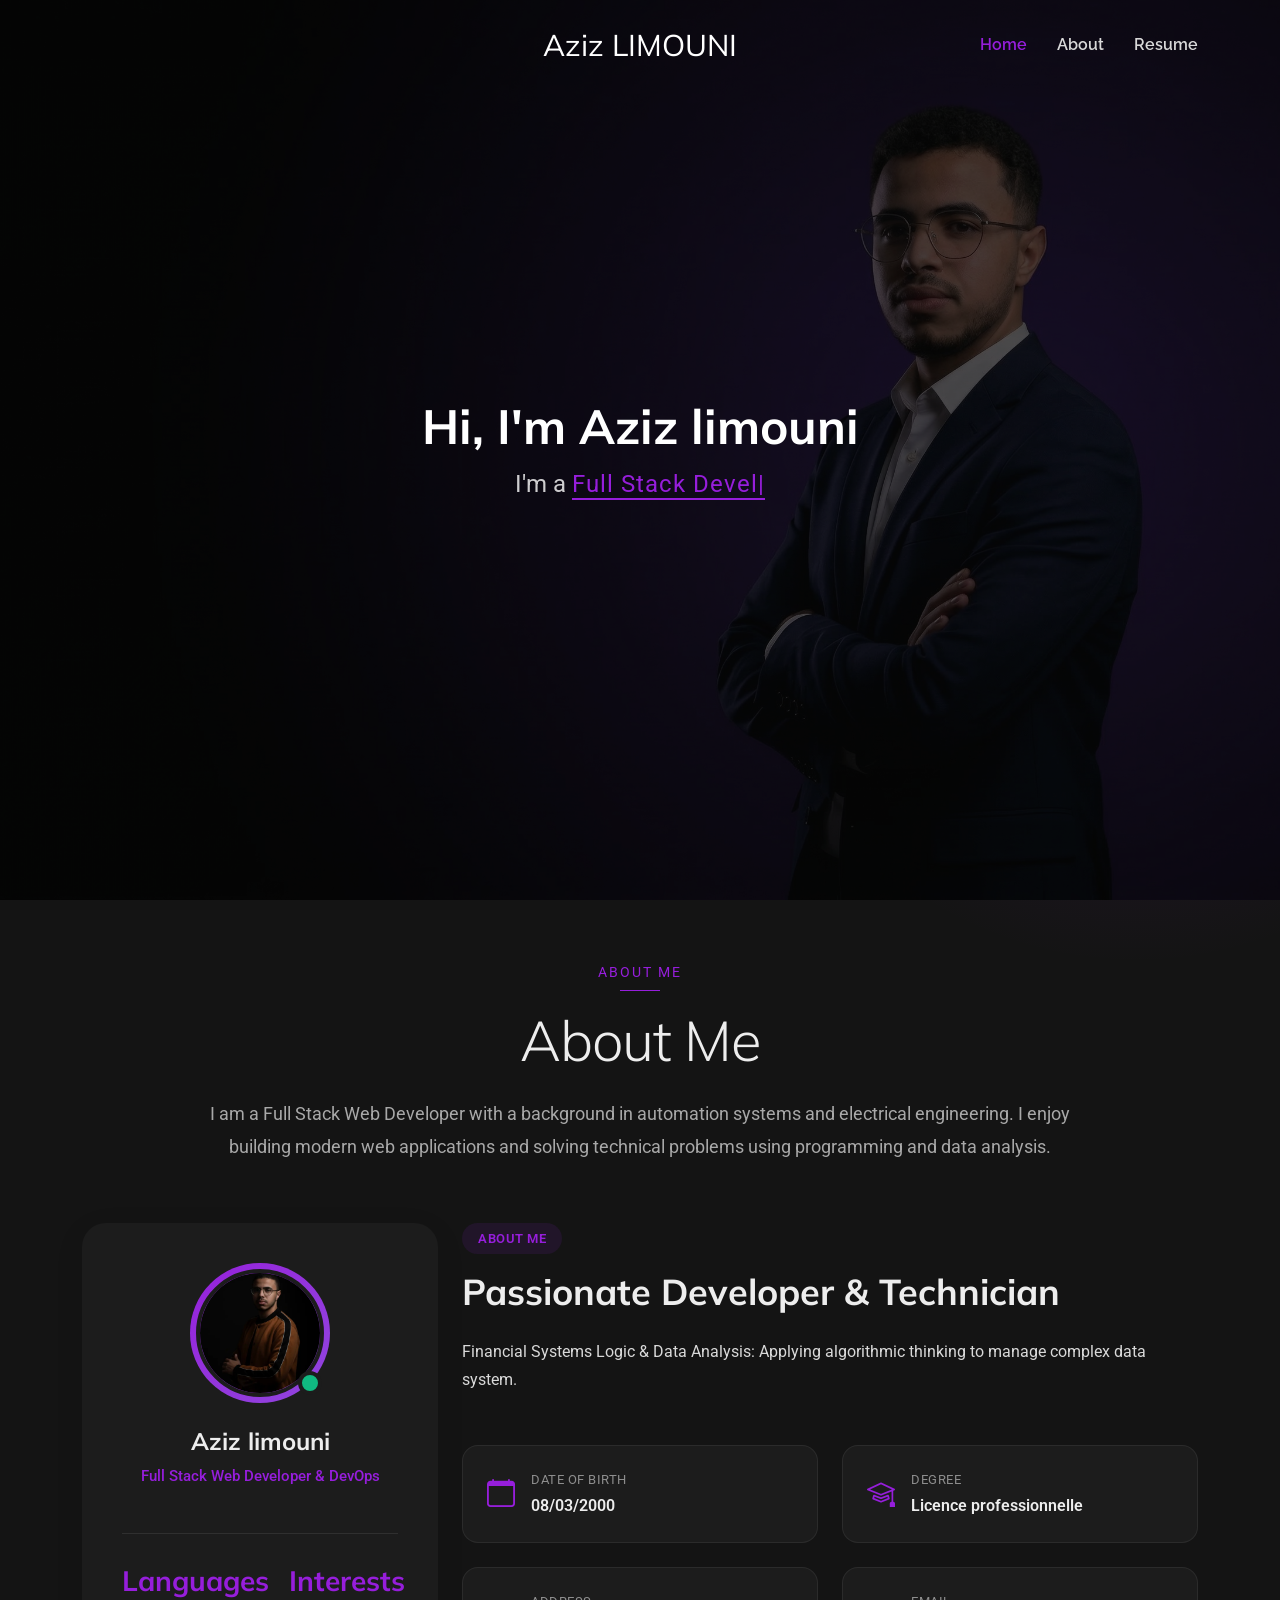
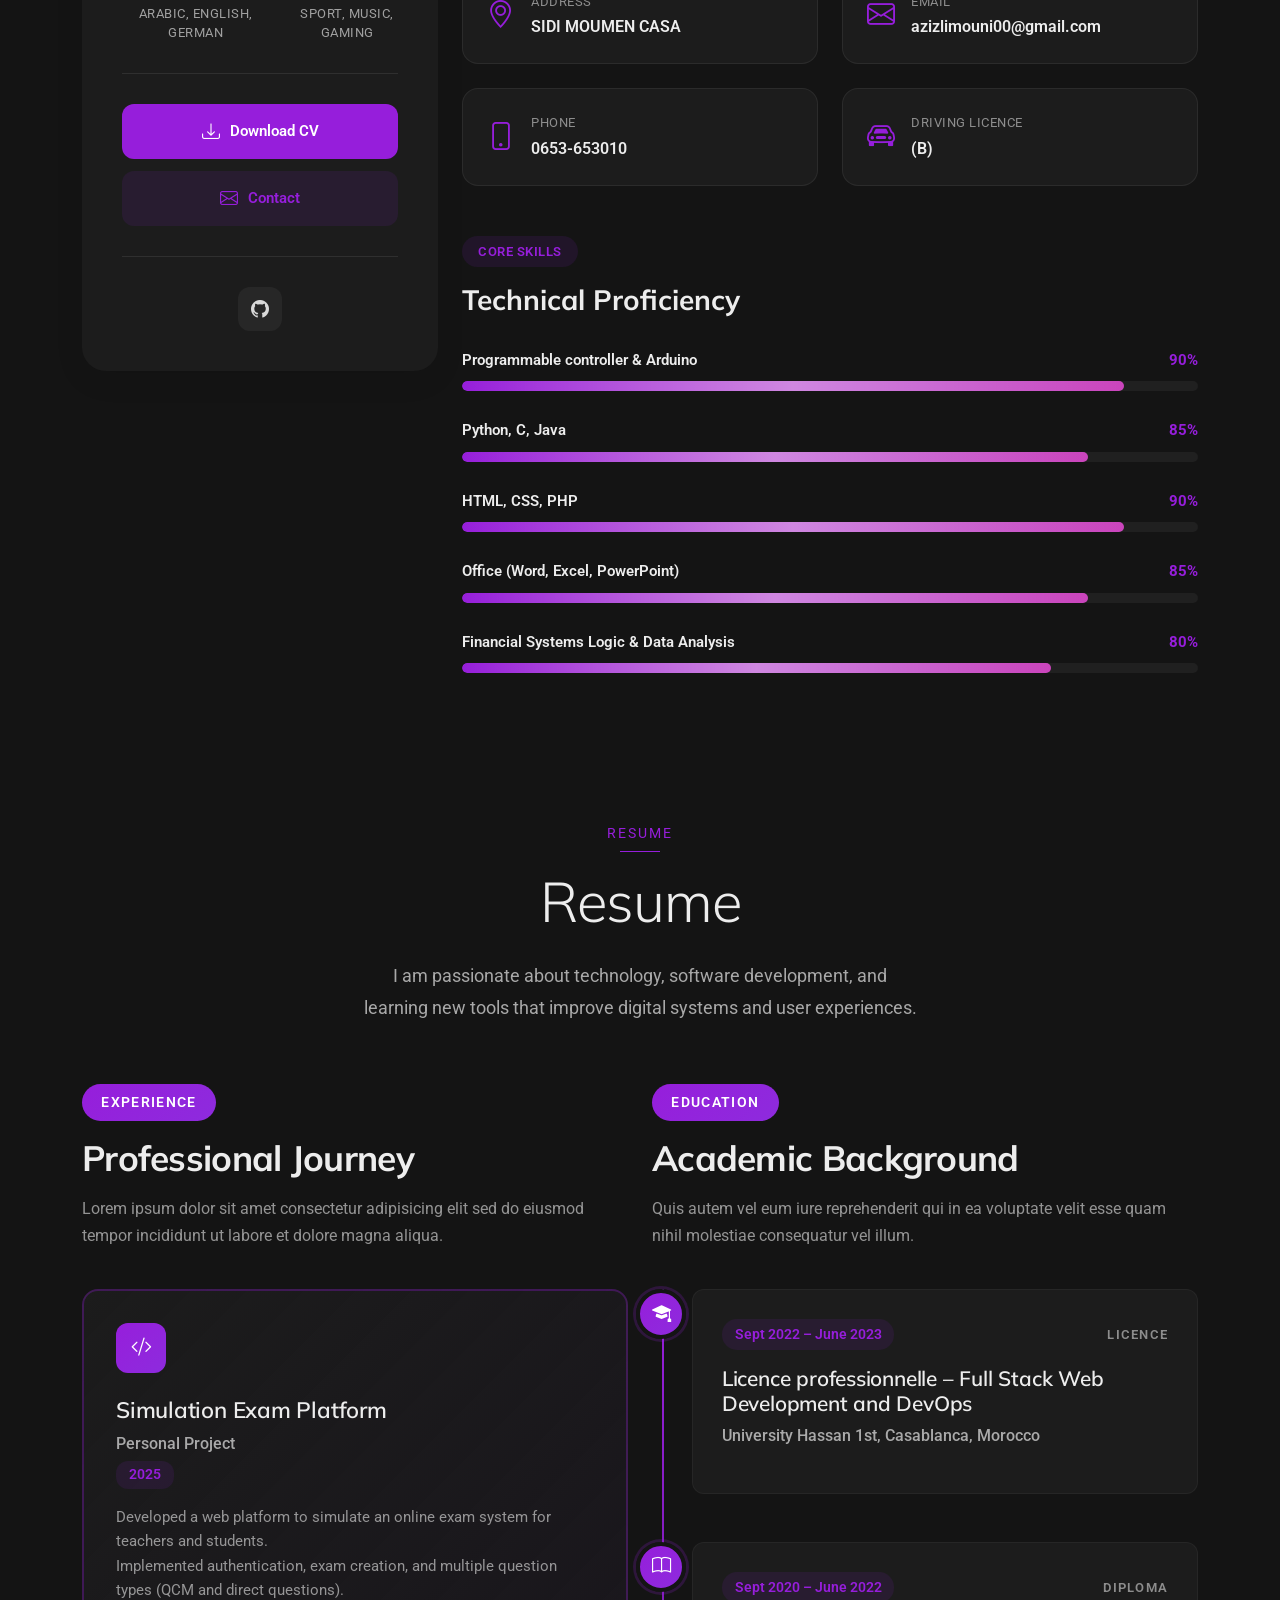
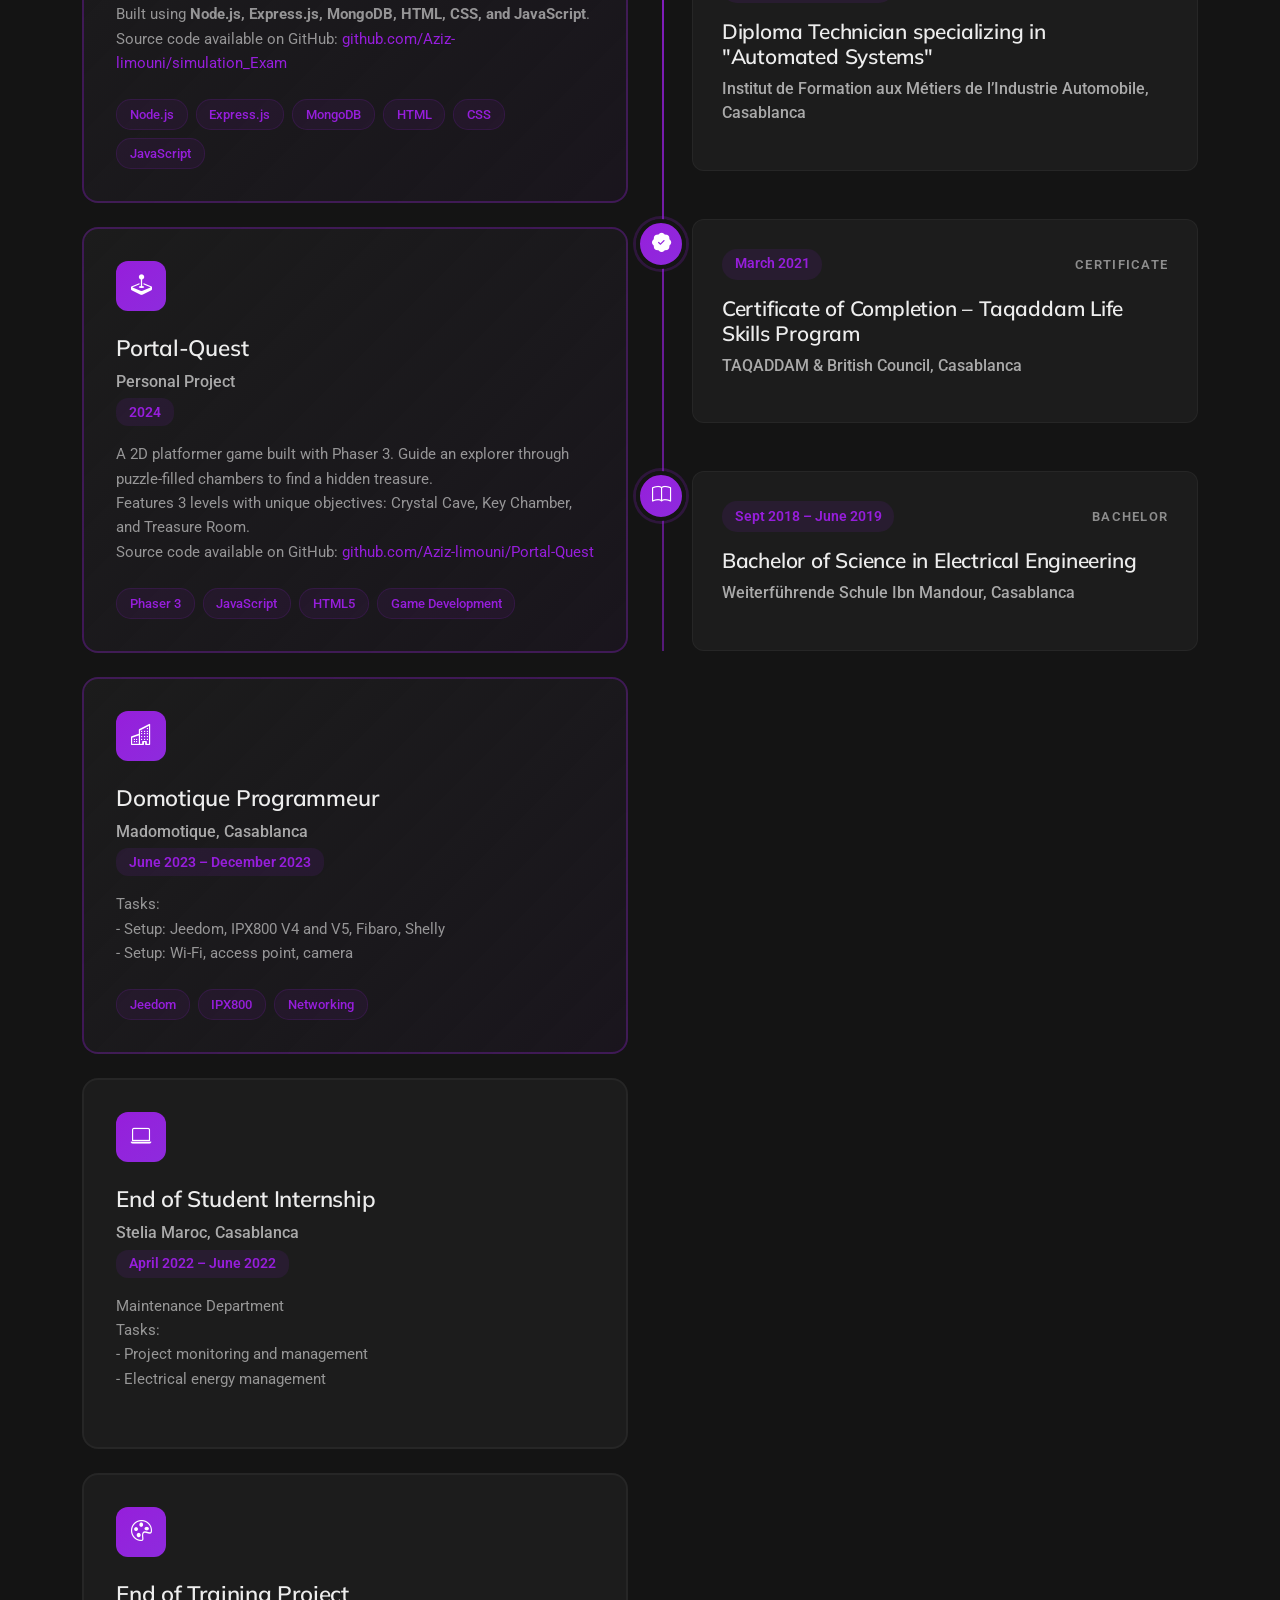
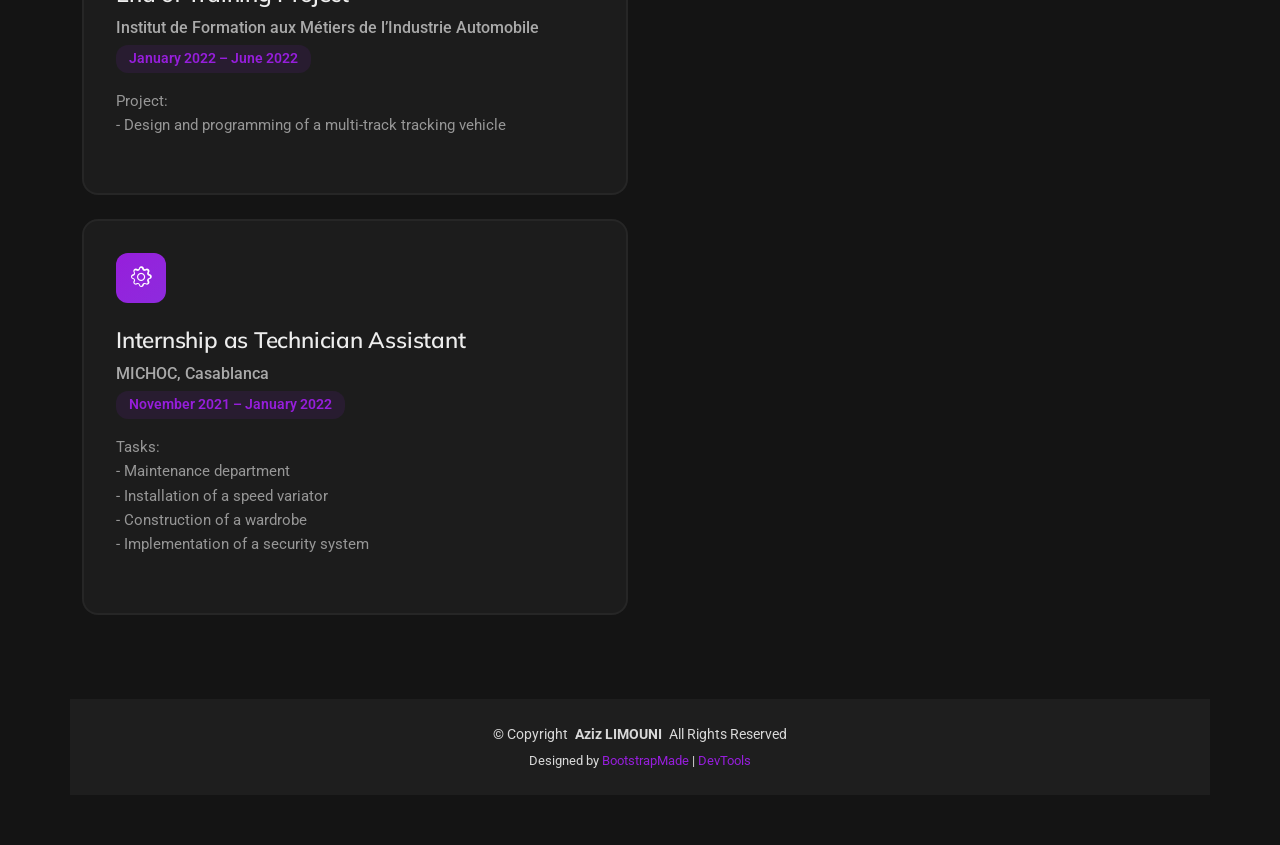
==== commit 58a739c8: "6 commit" ====
--- a/index.html
+++ b/index.html
@@ -52,9 +52,9 @@
           <li><a href="#hero" class="active">Home</a></li>
           <li><a href="#about">About</a></li>
           <li><a href="#resume">Resume</a></li>
-          <li><a href="#portfolio">Portfolio</a></li>
           
-          <li><a href="#contact">Contact</a></li>
+          
+          
         </ul>
         <i class="mobile-nav-toggle d-xl-none bi bi-list"></i>
       </nav>
@@ -293,7 +293,7 @@
                       Developed a web platform to simulate an online exam system for teachers and students.<br>
                       Implemented authentication, exam creation, and multiple question types (QCM and direct questions).<br>
                       Built using <strong>Node.js, Express.js, MongoDB, HTML, CSS, and JavaScript</strong>.<br>
-                      Source code available on GitHub: <a href="https://github.com/Aziz-limouni" target="_blank">github.com/Aziz-limouni</a>
+                      Source code available on GitHub: <a href="https://github.com/Aziz-limouni/simulation_Exam" target="_blank">github.com/Aziz-limouni/simulation_Exam</a>
                     </p>
                     <div class="skills-tags">
                       <span class="skill-tag">Node.js</span>
@@ -306,8 +306,31 @@
                   </div>
                 </div>
 
-                <!-- Existing Cards (unchanged) -->
                 <div class="exp-card featured" data-aos="zoom-in" data-aos-delay="300">
+                  <div class="card-header">
+                    <div class="company-logo">
+                      <i class="bi bi-joystick"></i>
+                    </div>
+                  </div>
+                  <div class="card-body">
+                    <h3>Portal-Quest</h3>
+                    <p class="company-name">Personal Project</p>
+                    <span class="duration">2024</span>
+                    <p class="description">
+                      A 2D platformer game built with Phaser 3. Guide an explorer through puzzle-filled chambers to find a hidden treasure.<br>
+                      Features 3 levels with unique objectives: Crystal Cave, Key Chamber, and Treasure Room.<br>
+                      Source code available on GitHub: <a href="https://github.com/Aziz-limouni/Portal-Quest" target="_blank">github.com/Aziz-limouni/Portal-Quest</a>
+                    </p>
+                    <div class="skills-tags">
+                      <span class="skill-tag">Phaser 3</span>
+                      <span class="skill-tag">JavaScript</span>
+                      <span class="skill-tag">HTML5</span>
+                      <span class="skill-tag">Game Development</span>
+                    </div>
+                  </div>
+                </div>
+
+                <div class="exp-card featured" data-aos="zoom-in" data-aos-delay="350">
                   <div class="card-header">
                     <div class="company-logo">
                       <i class="bi bi-buildings"></i>
@@ -330,7 +353,7 @@
                   </div>
                 </div>
 
-                <div class="exp-card" data-aos="zoom-in" data-aos-delay="350">
+                <div class="exp-card" data-aos="zoom-in" data-aos-delay="400">
                   <div class="card-header">
                     <div class="company-logo">
                       <i class="bi bi-laptop"></i>
@@ -349,7 +372,7 @@
                   </div>
                 </div>
 
-                <div class="exp-card" data-aos="zoom-in" data-aos-delay="400">
+                <div class="exp-card" data-aos="zoom-in" data-aos-delay="450">
                   <div class="card-header">
                     <div class="company-logo">
                       <i class="bi bi-palette"></i>
@@ -366,7 +389,7 @@
                   </div>
                 </div>
 
-                <div class="exp-card" data-aos="zoom-in" data-aos-delay="450">
+                <div class="exp-card" data-aos="zoom-in" data-aos-delay="500">
                   <div class="card-header">
                     <div class="company-logo">
                       <i class="bi bi-gear"></i>
